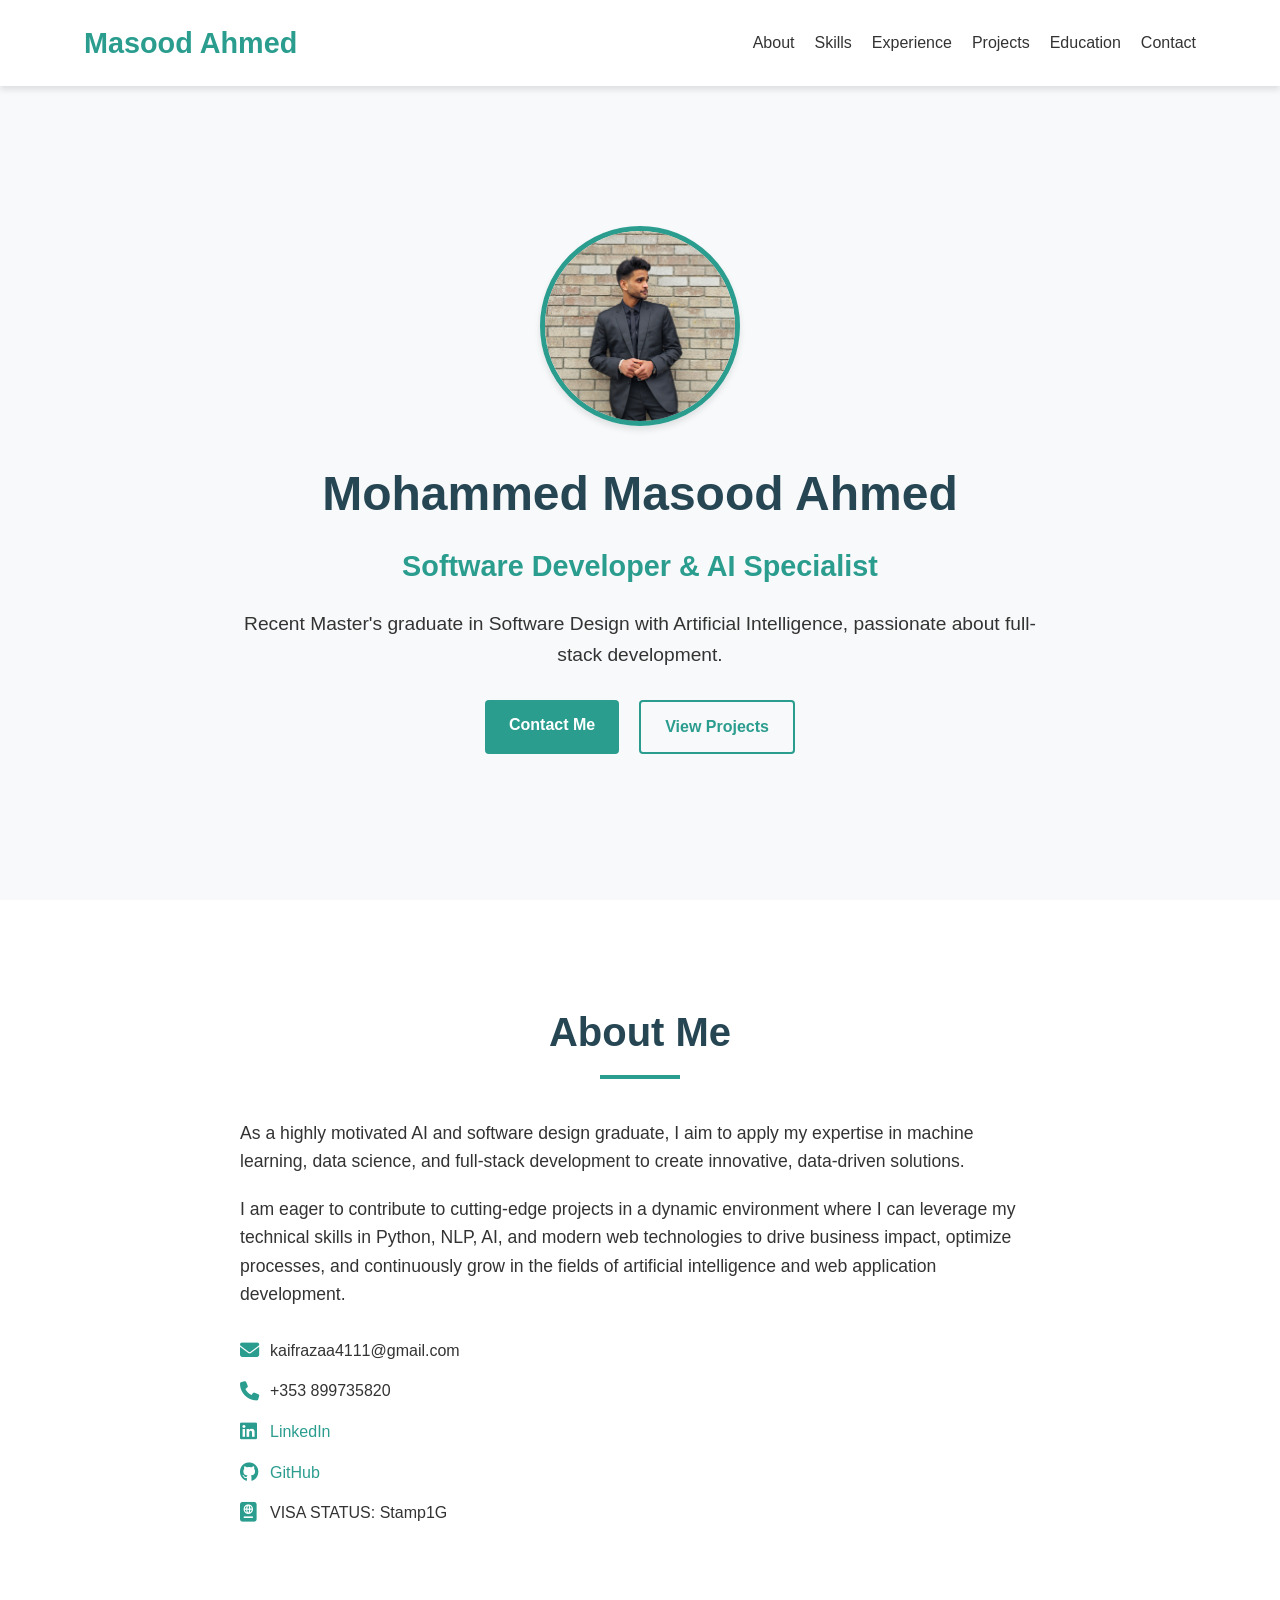
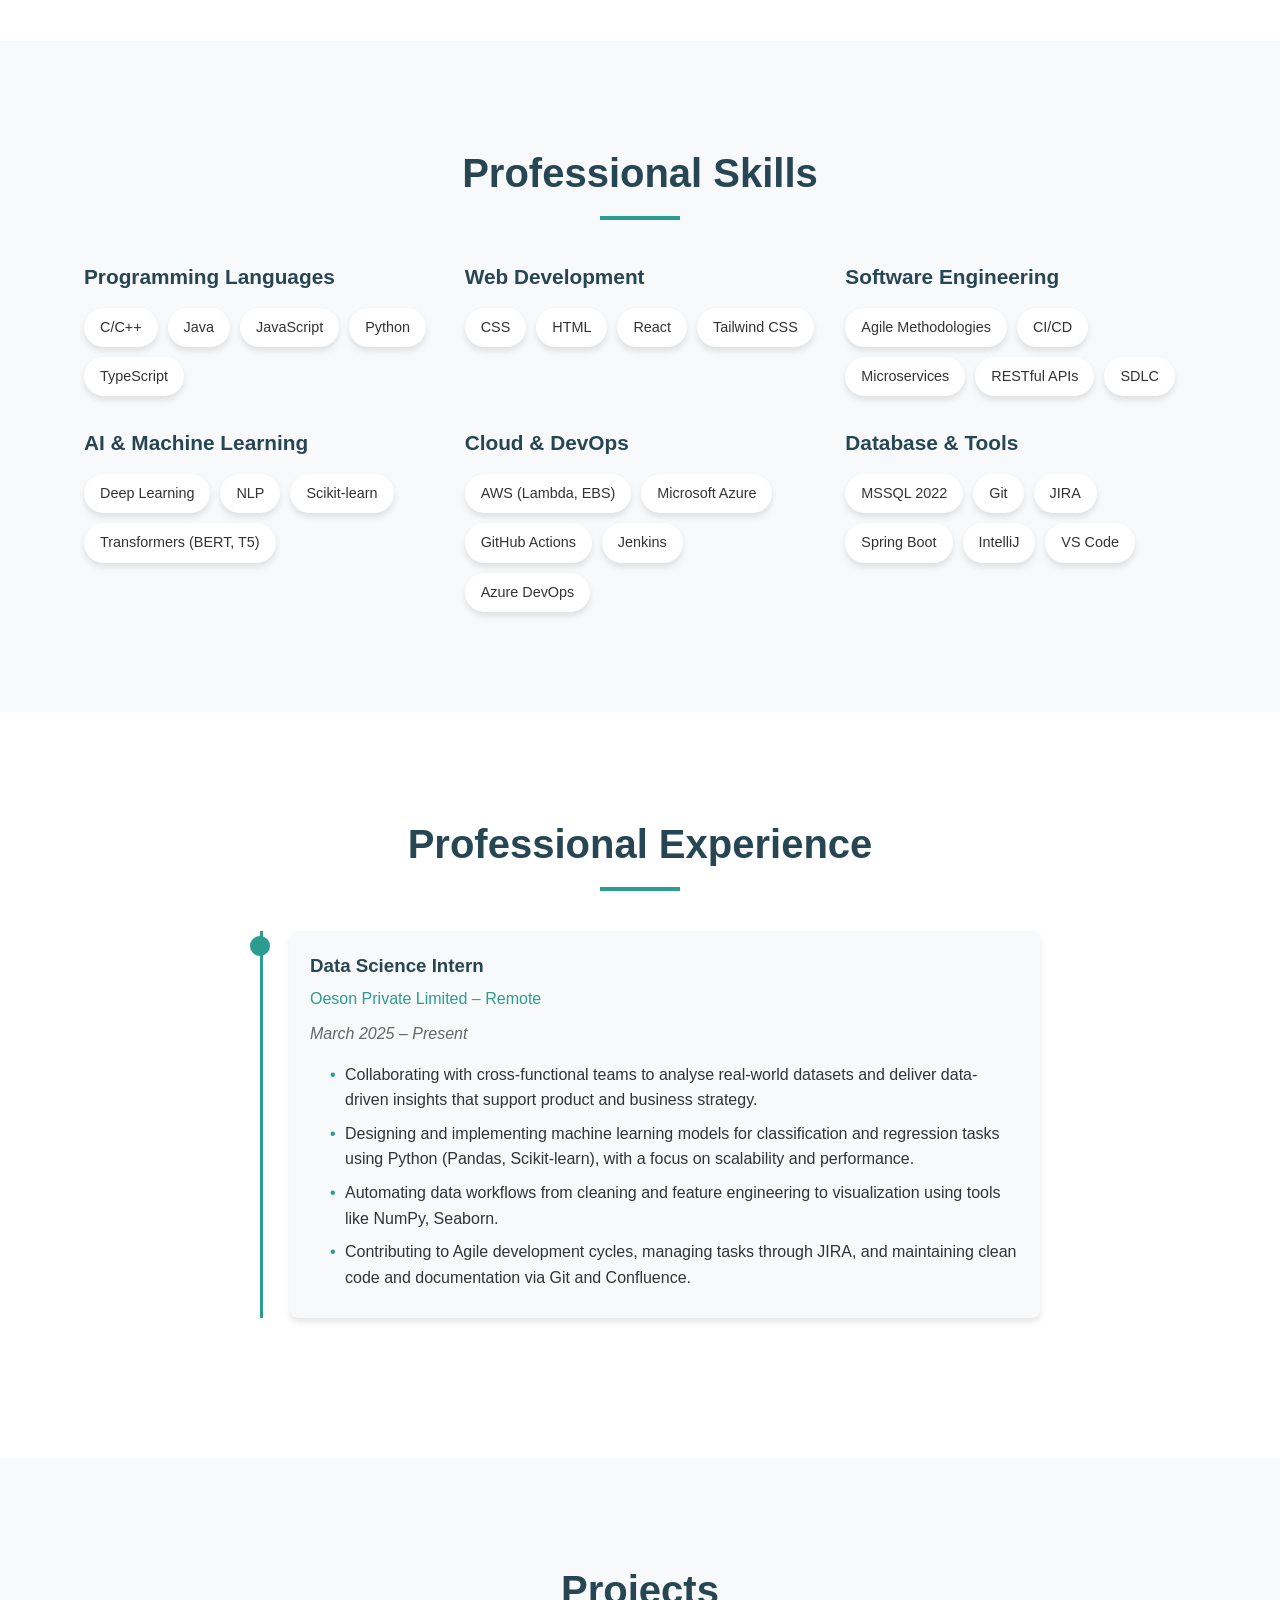
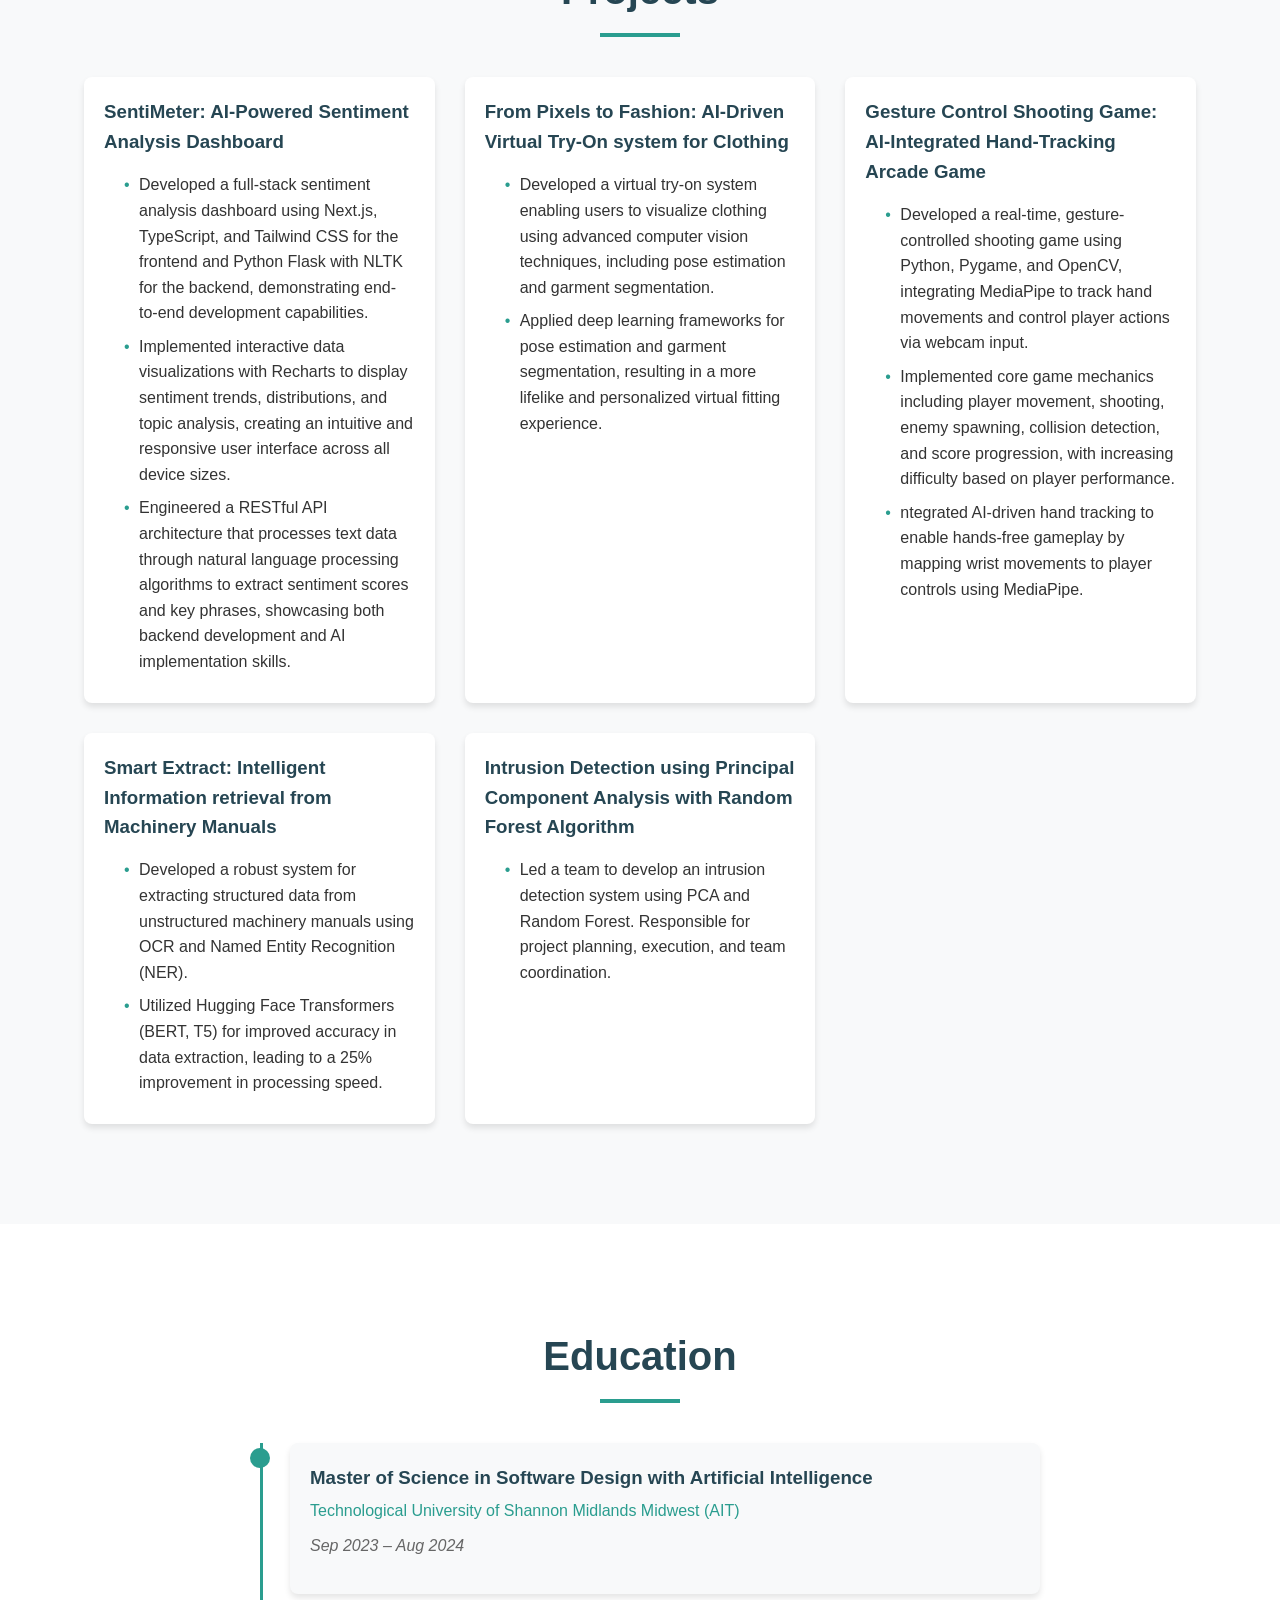
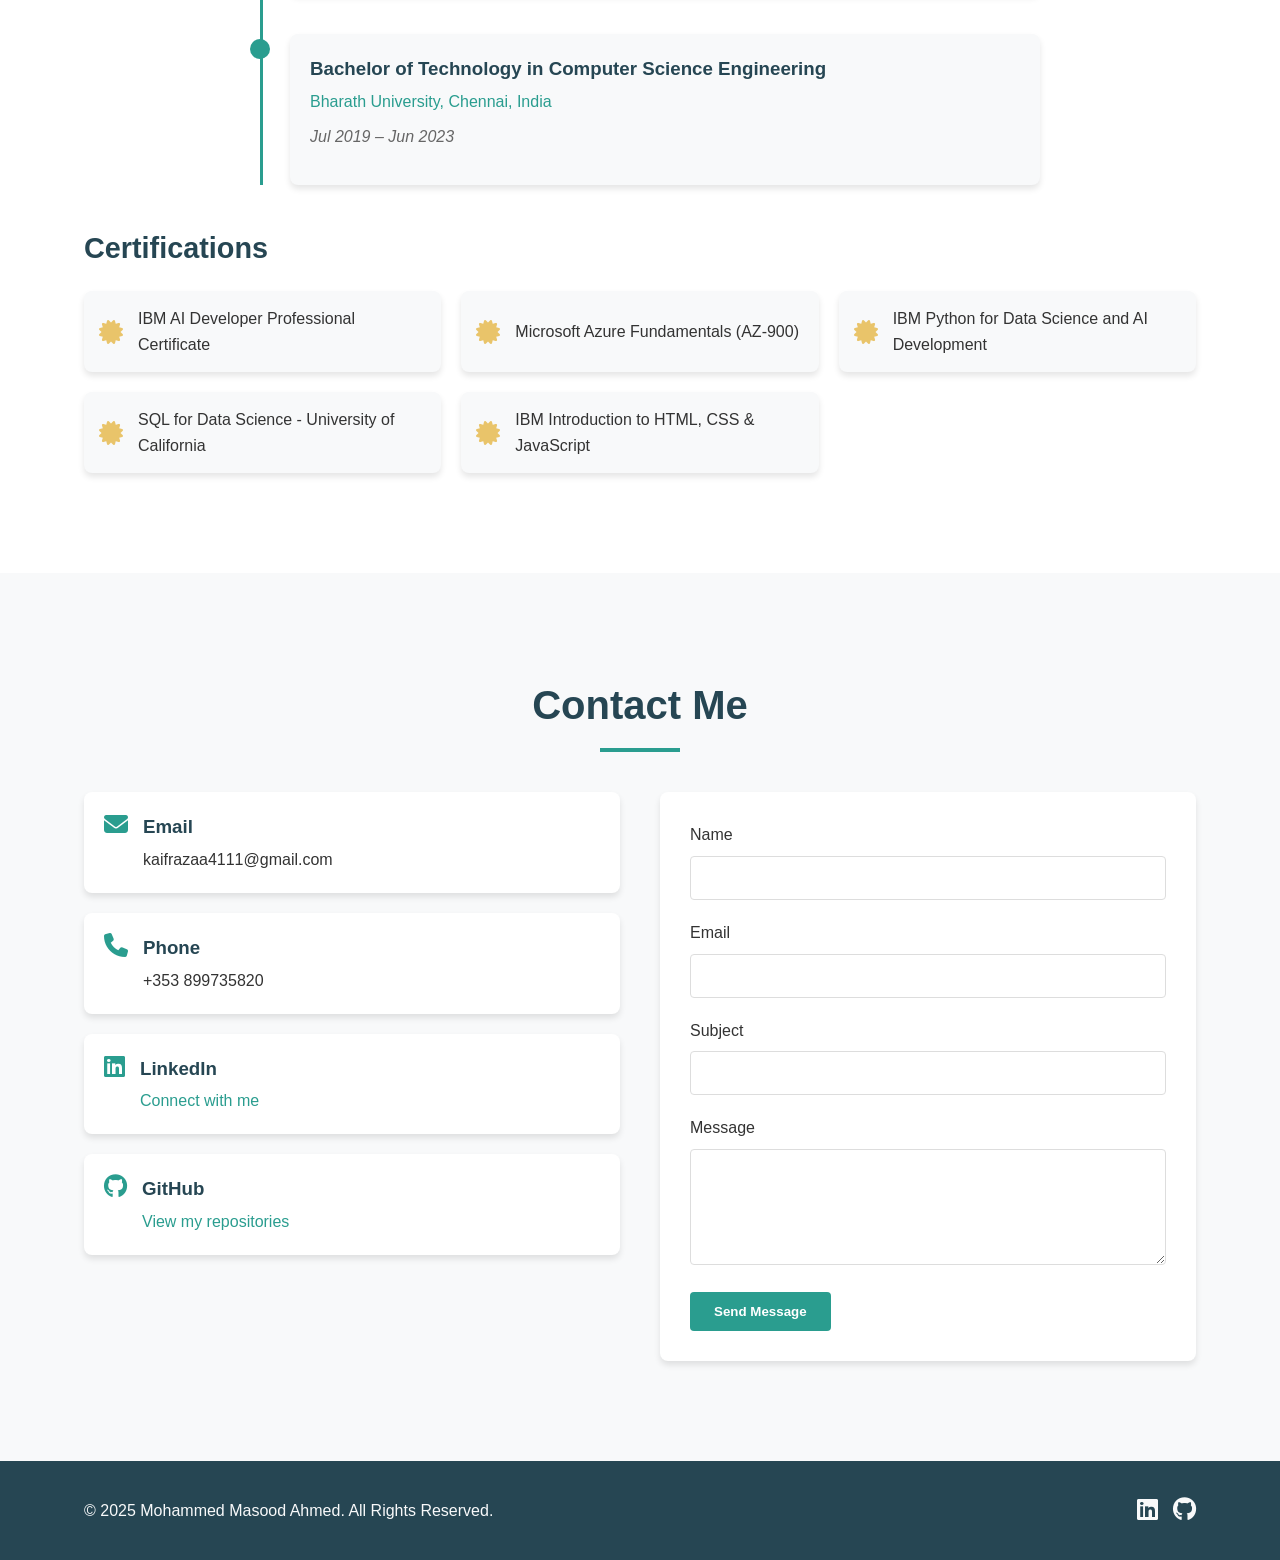
==== index.html @ d82fce43 "Initial commit" ====
<!DOCTYPE html>
<html lang="en">
<head>
    <meta charset="UTF-8">
    <meta name="viewport" content="width=device-width, initial-scale=1.0">
    <title>Mohammed Masood Ahmed - Portfolio</title>
    <link rel="stylesheet" href="css/style.css">
    <link rel="stylesheet" href="https://cdnjs.cloudflare.com/ajax/libs/font-awesome/6.4.0/css/all.min.css">
</head>
<body>
    <header>
        <div class="container">
            <nav>
                <div class="logo">
                    <h1>Masood Ahmed</h1>
                </div>
                <ul class="nav-links">
                    <li><a href="#about">About</a></li>
                    <li><a href="#skills">Skills</a></li>
                    <li><a href="#experience">Experience</a></li>
                    <li><a href="#projects">Projects</a></li>
                    <li><a href="#education">Education</a></li>
                    <li><a href="#contact">Contact</a></li>
                </ul>
                <div class="hamburger">
                    <span></span>
                    <span></span>
                    <span></span>
                </div>
            </nav>
        </div>
    </header>

    <section id="hero">
        <div class="container">
            <div class="hero-content">
                <div class="profile-image">
                    <img src="img/profile.jpg" alt="Mohammed Masood Ahmed">
                </div>
                <h1>Mohammed Masood Ahmed</h1>
                <h2>Software Developer & AI Specialist</h2>
                <p>Recent Master's graduate in Software Design with Artificial Intelligence, passionate about full-stack development.</p>
                <div class="hero-buttons">
                    <a href="#contact" class="btn primary-btn">Contact Me</a>
                    <a href="#projects" class="btn secondary-btn">View Projects</a>
                </div>
            </div>
        </div>
    </section>

    <section id="about">
        <div class="container">
            <h2 class="section-title">About Me</h2>
            <div class="about-content">
    <div class="about-text">
        <p>As a highly motivated AI and software design graduate, I aim to apply my expertise in machine learning, data science, and full-stack development to create innovative, data-driven solutions.</p>
        <p>I am eager to contribute to cutting-edge projects in a dynamic environment where I can leverage my technical skills in Python, NLP, AI, and modern web technologies to drive business impact, optimize processes, and continuously grow in the fields of artificial intelligence and web application development.</p>
        <div class="about-details">
            <div class="detail">
                <i class="fas fa-envelope"></i>
                <span>kaifrazaa4111@gmail.com</span>
            </div>
            <div class="detail">
                <i class="fas fa-phone"></i>
                <span>+353 899735820</span>
            </div>
            <div class="detail">
                <i class="fab fa-linkedin"></i>
                <a href="https://www.linkedin.com/in/masood-ahmed-mohammed-razaa" target="_blank">LinkedIn</a>
            </div>
            <div class="detail">
                <i class="fab fa-github"></i>
                <a href="https://github.com/Masood1906" target="_blank">GitHub</a>
            </div>
            <div class="detail">
                <i class="fas fa-passport"></i>
                <span>VISA STATUS: Stamp1G</span>
            </div>
        </div>
    </div>
</div>
        </div>
    </section>

    <section id="skills">
        <div class="container">
            <h2 class="section-title">Professional Skills</h2>
            <div class="skills-container">
                <div class="skill-category">
                    <h3>Programming Languages</h3>
                    <div class="skills-list">
                        <span class="skill-tag">C/C++</span>
                        <span class="skill-tag">Java</span>
                        <span class="skill-tag">JavaScript</span>
                        <span class="skill-tag">Python</span>
                        <span class="skill-tag">TypeScript</span>
                    </div>
                </div>
                <div class="skill-category">
                    <h3>Web Development</h3>
                    <div class="skills-list">
                        <span class="skill-tag">CSS</span>
                        <span class="skill-tag">HTML</span>
                        <span class="skill-tag">React</span>
                        <span class="skill-tag">Tailwind CSS</span>
                    </div>
                </div>
                <div class="skill-category">
                    <h3>Software Engineering</h3>
                    <div class="skills-list">
                        <span class="skill-tag">Agile Methodologies</span>
                        <span class="skill-tag">CI/CD</span>
                        <span class="skill-tag">Microservices</span>
                        <span class="skill-tag">RESTful APIs</span>
                        <span class="skill-tag">SDLC</span>
                    </div>
                </div>
                <div class="skill-category">
                    <h3>AI & Machine Learning</h3>
                    <div class="skills-list">
                        <span class="skill-tag">Deep Learning</span>
                        <span class="skill-tag">NLP</span>
                        <span class="skill-tag">Scikit-learn</span>
                        <span class="skill-tag">Transformers (BERT, T5)</span>
                    </div>
                </div>
                <div class="skill-category">
                    <h3>Cloud & DevOps</h3>
                    <div class="skills-list">
                        <span class="skill-tag">AWS (Lambda, EBS)</span>
                        <span class="skill-tag">Microsoft Azure</span>
                        <span class="skill-tag">GitHub Actions</span>
                        <span class="skill-tag">Jenkins</span>
                        <span class="skill-tag">Azure DevOps</span>
                    </div>
                </div>
                <div class="skill-category">
                    <h3>Database & Tools</h3>
                    <div class="skills-list">
                        <span class="skill-tag">MSSQL 2022</span>
                        <span class="skill-tag">Git</span>
                        <span class="skill-tag">JIRA</span>
                        <span class="skill-tag">Spring Boot</span>
                        <span class="skill-tag">IntelliJ</span>
                        <span class="skill-tag">VS Code</span>
                    </div>
                </div>
            </div>
        </div>
    </section>

    <section id="experience">
        <div class="container">
            <h2 class="section-title">Professional Experience</h2>
            <div class="timeline">
                <div class="timeline-item">
                    <div class="timeline-dot"></div>
                    <div class="timeline-content">
                        <h3>Data Science Intern</h3>
                        <h4>Oeson Private Limited – Remote</h4>
                        <p class="timeline-date">March 2025 – Present</p>
                        <ul>
                            <li>Collaborating with cross-functional teams to analyse real-world datasets and deliver data-driven insights that support product and business strategy.</li>
                            <li>Designing and implementing machine learning models for classification and regression tasks using Python (Pandas, Scikit-learn), with a focus on scalability and performance.</li>
                            <li>Automating data workflows from cleaning and feature engineering to visualization using tools like NumPy, Seaborn.</li>
                            <li>Contributing to Agile development cycles, managing tasks through JIRA, and maintaining clean code and documentation via Git and Confluence.</li>
                        </ul>
                    </div>
                </div>
            </div>
        </div>
    </section>

    <section id="projects">
        <div class="container">
            <h2 class="section-title">Projects</h2>
            <div class="projects-grid">
                <div class="project-card">
                    <div class="project-content">
                        <h3>SentiMeter: AI-Powered Sentiment Analysis Dashboard</h3>
                        <ul>
                            <li>Developed a full-stack sentiment analysis dashboard using Next.js, TypeScript, and Tailwind CSS for the frontend and Python Flask with NLTK for the backend, demonstrating end-to-end development capabilities.</li>
                            <li>Implemented interactive data visualizations with Recharts to display sentiment trends, distributions, and topic analysis, creating an intuitive and responsive user interface across all device sizes.</li>
                            <li>Engineered a RESTful API architecture that processes text data through natural language processing algorithms to extract sentiment scores and key phrases, showcasing both backend development and AI implementation skills.</li>
                        </ul>
                    </div>
                </div>
                <div class="project-card">
                    <div class="project-content">
                        <h3>From Pixels to Fashion: AI-Driven Virtual Try-On system for Clothing</h3>
                        <ul>
                            <li>Developed a virtual try-on system enabling users to visualize clothing using advanced computer vision techniques, including pose estimation and garment segmentation.</li>
                            <li>Applied deep learning frameworks for pose estimation and garment segmentation, resulting in a more lifelike and personalized virtual fitting experience.</li>
                        </ul>
                    </div>
                </div>
                <div class="project-card">
                    <div class="project-content">
                        <h3>Gesture Control Shooting Game: AI-Integrated Hand-Tracking Arcade Game</h3>
                        <ul>
                            <li>Developed a real-time, gesture-controlled shooting game using Python, Pygame, and OpenCV, integrating MediaPipe to track hand movements and control player actions via webcam input.</li>
                            <li>Implemented core game mechanics including player movement, shooting, enemy spawning, collision detection, and score progression, with increasing difficulty based on player performance.

</li>
                            <li>ntegrated AI-driven hand tracking to enable hands-free gameplay by mapping wrist movements to player controls using MediaPipe.
                    </div>
                </div>
                <div class="project-card">
                    <div class="project-content">
                        <h3>Smart Extract: Intelligent Information retrieval from Machinery Manuals</h3>
                        <ul>
                            <li>Developed a robust system for extracting structured data from unstructured machinery manuals using OCR and Named Entity Recognition (NER).</li>
                            <li>Utilized Hugging Face Transformers (BERT, T5) for improved accuracy in data extraction, leading to a 25% improvement in processing speed.</li>
                        </ul>
                    </div>
                </div>
                <div class="project-card">
                    <div class="project-content">
                        <h3>Intrusion Detection using Principal Component Analysis with Random Forest Algorithm</h3>
                        <ul>
                            <li>Led a team to develop an intrusion detection system using PCA and Random Forest. Responsible for project planning, execution, and team coordination.</li>
                        </ul>
                    </div>
                </div>
            </div>
        </div>
    </section>

    <section id="education">
        <div class="container">
            <h2 class="section-title">Education</h2>
            <div class="timeline">
                <div class="timeline-item">
                    <div class="timeline-dot"></div>
                    <div class="timeline-content">
                        <h3>Master of Science in Software Design with Artificial Intelligence</h3>
                        <h4>Technological University of Shannon Midlands Midwest (AIT)</h4>
                        <p class="timeline-date">Sep 2023 – Aug 2024</p>
                    </div>
                </div>
                <div class="timeline-item">
                    <div class="timeline-dot"></div>
                    <div class="timeline-content">
                        <h3>Bachelor of Technology in Computer Science Engineering</h3>
                        <h4>Bharath University, Chennai, India</h4>
                        <p class="timeline-date">Jul 2019 – Jun 2023</p>
                    </div>
                </div>
            </div>
            
            <h3 class="subsection-title">Certifications</h3>
            <div class="certifications">
                <div class="certification">
                    <i class="fas fa-certificate"></i>
                    <span>IBM AI Developer Professional Certificate</span>
                </div>
                <div class="certification">
                    <i class="fas fa-certificate"></i>
                    <span>Microsoft Azure Fundamentals (AZ-900)</span>
                </div>
                <div class="certification">
                    <i class="fas fa-certificate"></i>
                    <span>IBM Python for Data Science and AI Development</span>
                </div>
                <div class="certification">
                    <i class="fas fa-certificate"></i>
                    <span>SQL for Data Science - University of California</span>
                </div>
                <div class="certification">
                    <i class="fas fa-certificate"></i>
                    <span>IBM Introduction to HTML, CSS & JavaScript</span>
                </div>
            </div>
        </div>
    </section>

    <section id="contact">
        <div class="container">
            <h2 class="section-title">Contact Me</h2>
            <div class="contact-container">
                <div class="contact-info">
                    <div class="contact-item">
                        <i class="fas fa-envelope"></i>
                        <div>
                            <h3>Email</h3>
                            <p>kaifrazaa4111@gmail.com</p>
                        </div>
                    </div>
                    <div class="contact-item">
                        <i class="fas fa-phone"></i>
                        <div>
                            <h3>Phone</h3>
                            <p>+353 899735820</p>
                        </div>
                    </div>
                    <div class="contact-item">
                        <i class="fab fa-linkedin"></i>
                        <div>
                            <h3>LinkedIn</h3>
                            <p><a href="https://www.linkedin.com/in/masood-ahmed-mohammed-razaa" target="_blank">Connect with me</a></p>
                        </div>
                    </div>
                    <div class="contact-item">
                        <i class="fab fa-github"></i>
                        <div>
                            <h3>GitHub</h3>
                            <p><a href="https://github.com/Masood1906" target="_blank">View my repositories</a></p>
                        </div>
                    </div>
                </div>
                <div class="contact-form">
                    <form id="contactForm">
                        <div class="form-group">
                            <label for="name">Name</label>
                            <input type="text" id="name" name="name" required>
                        </div>
                        <div class="form-group">
                            <label for="email">Email</label>
                            <input type="email" id="email" name="email" required>
                        </div>
                        <div class="form-group">
                            <label for="subject">Subject</label>
                            <input type="text" id="subject" name="subject" required>
                        </div>
                        <div class="form-group">
                            <label for="message">Message</label>
                            <textarea id="message" name="message" rows="5" required></textarea>
                        </div>
                        <button type="submit" class="btn primary-btn">Send Message</button>
                    </form>
                </div>
            </div>
        </div>
    </section>

    <footer>
        <div class="container">
            <div class="footer-content">
                <p>&copy; 2025 Mohammed Masood Ahmed. All Rights Reserved.</p>
                <div class="social-links">
                    <a href="https://www.linkedin.com/in/masood-ahmed-mohammed-razaa" target="_blank"><i class="fab fa-linkedin"></i></a>
                    <a href="https://github.com/Masood1906" target="_blank"><i class="fab fa-github"></i></a>
                </div>
            </div>
        </div>
    </footer>

    <script src="js/script.js"></script>
</body>
</html>
---- css/style.css ----
/* Base Styles */
:root {
  --primary-color: #2a9d8f;
  --secondary-color: #264653;
  --accent-color: #e9c46a;
  --text-color: #333;
  --light-text: #f8f9fa;
  --light-bg: #f8f9fa;
  --dark-bg: #264653;
  --border-color: #ddd;
  --shadow: 0 4px 6px rgba(0, 0, 0, 0.1);
  --transition: all 0.3s ease;
}

* {
  margin: 0;
  padding: 0;
  box-sizing: border-box;
}

html {
  scroll-behavior: smooth;
}

body {
  font-family: "Segoe UI", Tahoma, Geneva, Verdana, sans-serif;
  line-height: 1.6;
  color: var(--text-color);
  background-color: var(--light-bg);
}

a {
  text-decoration: none;
  color: var(--primary-color);
  transition: var(--transition);
}

a:hover {
  color: var(--secondary-color);
}

ul {
  list-style: none;
}

img {
  max-width: 100%;
  height: auto;
}

.container {
  width: 90%;
  max-width: 1200px;
  margin: 0 auto;
  padding: 0 20px;
}

.section-title {
  text-align: center;
  margin-bottom: 40px;
  font-size: 2.5rem;
  color: var(--secondary-color);
  position: relative;
  padding-bottom: 15px;
}

.section-title::after {
  content: "";
  position: absolute;
  bottom: 0;
  left: 50%;
  transform: translateX(-50%);
  width: 80px;
  height: 4px;
  background-color: var(--primary-color);
}

.subsection-title {
  margin: 40px 0 20px;
  font-size: 1.8rem;
  color: var(--secondary-color);
}

.btn {
  display: inline-block;
  padding: 12px 24px;
  border-radius: 4px;
  font-weight: 600;
  text-align: center;
  cursor: pointer;
  transition: var(--transition);
  border: none;
}

.primary-btn {
  background-color: var(--primary-color);
  color: white;
}

.primary-btn:hover {
  background-color: #238b7e;
  color: white;
}

.secondary-btn {
  background-color: transparent;
  color: var(--primary-color);
  border: 2px solid var(--primary-color);
}

.secondary-btn:hover {
  background-color: var(--primary-color);
  color: white;
}

/* Header */
header {
  background-color: white;
  box-shadow: var(--shadow);
  position: fixed;
  top: 0;
  left: 0;
  width: 100%;
  z-index: 1000;
}

nav {
  display: flex;
  justify-content: space-between;
  align-items: center;
  padding: 20px 0;
}

.logo h1 {
  font-size: 1.8rem;
  color: var(--primary-color);
  margin: 0;
}

.nav-links {
  display: flex;
  gap: 20px;
}

.nav-links a {
  color: var(--text-color);
  font-weight: 500;
}

.nav-links a:hover {
  color: var(--primary-color);
}

.hamburger {
  display: none;
  flex-direction: column;
  cursor: pointer;
}

.hamburger span {
  width: 25px;
  height: 3px;
  background-color: var(--text-color);
  margin: 3px 0;
  transition: var(--transition);
}

/* Hero Section */
#hero {
  height: 100vh;
  display: flex;
  align-items: center;
  background-color: var(--light-bg);
  padding-top: 80px;
}

.hero-content {
  max-width: 800px;
  margin: 0 auto;
  text-align: center;
}

.hero-content h1 {
  font-size: 3rem;
  margin-bottom: 10px;
  color: var(--secondary-color);
}

.hero-content h2 {
  font-size: 1.8rem;
  margin-bottom: 20px;
  color: var(--primary-color);
}

.hero-content p {
  font-size: 1.2rem;
  margin-bottom: 30px;
  color: var(--text-color);
}

.hero-buttons {
  display: flex;
  justify-content: center;
  gap: 20px;
}

/* About Section */
#about {
  padding: 100px 0;
  background-color: white;
}

.about-content {
  max-width: 800px;
  margin: 0 auto;
}

.about-text {
  flex: 1;
}

.about-text p {
  margin-bottom: 20px;
  font-size: 1.1rem;
}

.profile-image {
  width: 200px;
  height: 200px;
  border-radius: 50%;
  overflow: hidden;
  border: 5px solid var(--primary-color);
  box-shadow: var(--shadow);
  margin: 0 auto 30px;
}

.profile-image img {
  width: 100%;
  height: 100%;
  object-fit: cover;
}

.about-details {
  margin-top: 30px;
}

.detail {
  display: flex;
  align-items: center;
  margin-bottom: 15px;
}

.detail i {
  width: 30px;
  color: var(--primary-color);
  font-size: 1.2rem;
}

/* Skills Section */
#skills {
  padding: 100px 0;
  background-color: var(--light-bg);
}

.skills-container {
  display: grid;
  grid-template-columns: repeat(auto-fill, minmax(300px, 1fr));
  gap: 30px;
}

.skill-category h3 {
  margin-bottom: 15px;
  color: var(--secondary-color);
  font-size: 1.3rem;
}

.skills-list {
  display: flex;
  flex-wrap: wrap;
  gap: 10px;
}

.skill-tag {
  background-color: white;
  color: var(--text-color);
  padding: 8px 16px;
  border-radius: 20px;
  font-size: 0.9rem;
  box-shadow: var(--shadow);
  transition: var(--transition);
}

.skill-tag:hover {
  background-color: var(--primary-color);
  color: white;
  transform: translateY(-3px);
}

/* Experience Section */
#experience {
  padding: 100px 0;
  background-color: white;
}

.timeline {
  position: relative;
  max-width: 800px;
  margin: 0 auto;
}

.timeline::before {
  content: "";
  position: absolute;
  top: 0;
  bottom: 0;
  left: 20px;
  width: 3px;
  background-color: var(--primary-color);
}

.timeline-item {
  position: relative;
  margin-bottom: 40px;
  padding-left: 50px;
}

.timeline-dot {
  position: absolute;
  left: 10px;
  top: 5px;
  width: 20px;
  height: 20px;
  border-radius: 50%;
  background-color: var(--primary-color);
  z-index: 1;
}

.timeline-content {
  background-color: var(--light-bg);
  padding: 20px;
  border-radius: 8px;
  box-shadow: var(--shadow);
}

.timeline-content h3 {
  margin-bottom: 5px;
  color: var(--secondary-color);
}

.timeline-content h4 {
  margin-bottom: 10px;
  color: var(--primary-color);
  font-weight: 500;
}

.timeline-date {
  font-style: italic;
  margin-bottom: 15px;
  color: #666;
}

.timeline-content ul {
  padding-left: 20px;
}

.timeline-content li {
  margin-bottom: 8px;
  position: relative;
  padding-left: 15px;
}

.timeline-content li::before {
  content: "•";
  position: absolute;
  left: 0;
  color: var(--primary-color);
}

/* Projects Section */
#projects {
  padding: 100px 0;
  background-color: var(--light-bg);
}

.projects-grid {
  display: grid;
  grid-template-columns: repeat(auto-fill, minmax(350px, 1fr));
  gap: 30px;
}

.project-card {
  background-color: white;
  border-radius: 8px;
  overflow: hidden;
  box-shadow: var(--shadow);
  transition: var(--transition);
}

.project-card:hover {
  transform: translateY(-5px);
  box-shadow: 0 10px 20px rgba(0, 0, 0, 0.1);
}

.project-content {
  padding: 20px;
}

.project-content h3 {
  margin-bottom: 15px;
  color: var(--secondary-color);
}

.project-content ul {
  padding-left: 20px;
}

.project-content li {
  margin-bottom: 8px;
  position: relative;
  padding-left: 15px;
}

.project-content li::before {
  content: "•";
  position: absolute;
  left: 0;
  color: var(--primary-color);
}

/* Education Section */
#education {
  padding: 100px 0;
  background-color: white;
}

.certifications {
  display: grid;
  grid-template-columns: repeat(auto-fill, minmax(300px, 1fr));
  gap: 20px;
}

.certification {
  display: flex;
  align-items: center;
  gap: 15px;
  background-color: var(--light-bg);
  padding: 15px;
  border-radius: 8px;
  box-shadow: var(--shadow);
}

.certification i {
  color: var(--accent-color);
  font-size: 1.5rem;
}

/* Contact Section */
#contact {
  padding: 100px 0;
  background-color: var(--light-bg);
}

.contact-container {
  display: grid;
  grid-template-columns: 1fr 1fr;
  gap: 40px;
}

.contact-info {
  display: flex;
  flex-direction: column;
  gap: 20px;
}

.contact-item {
  display: flex;
  align-items: flex-start;
  gap: 15px;
  background-color: white;
  padding: 20px;
  border-radius: 8px;
  box-shadow: var(--shadow);
}

.contact-item i {
  color: var(--primary-color);
  font-size: 1.5rem;
}

.contact-item h3 {
  margin-bottom: 5px;
  color: var(--secondary-color);
}

.contact-form {
  background-color: white;
  padding: 30px;
  border-radius: 8px;
  box-shadow: var(--shadow);
}

.form-group {
  margin-bottom: 20px;
}

.form-group label {
  display: block;
  margin-bottom: 8px;
  font-weight: 500;
}

.form-group input,
.form-group textarea {
  width: 100%;
  padding: 12px;
  border: 1px solid var(--border-color);
  border-radius: 4px;
  font-family: inherit;
  font-size: 1rem;
}

.form-group input:focus,
.form-group textarea:focus {
  outline: none;
  border-color: var(--primary-color);
}

/* Footer */
footer {
  background-color: var(--dark-bg);
  color: var(--light-text);
  padding: 30px 0;
}

.footer-content {
  display: flex;
  justify-content: space-between;
  align-items: center;
}

.social-links {
  display: flex;
  gap: 15px;
}

.social-links a {
  color: var(--light-text);
  font-size: 1.5rem;
  transition: var(--transition);
}

.social-links a:hover {
  color: var(--accent-color);
}

/* Responsive Styles */
@media (max-width: 992px) {
  .contact-container {
    grid-template-columns: 1fr;
  }
}

@media (max-width: 768px) {
  .nav-links {
    position: fixed;
    top: 70px;
    left: -100%;
    width: 100%;
    height: calc(100vh - 70px);
    background-color: white;
    flex-direction: column;
    align-items: center;
    justify-content: center;
    transition: var(--transition);
  }

  .nav-links.active {
    left: 0;
  }

  .hamburger {
    display: flex;
  }

  .about-content {
    max-width: 800px;
    margin: 0 auto;
  }

  .profile-image {
    margin-right: 0;
    margin-bottom: 30px;
  }

  .projects-grid {
    grid-template-columns: 1fr;
  }

  .skills-container {
    grid-template-columns: 1fr;
  }

  .hero-content h1 {
    font-size: 2.5rem;
  }

  .hero-content h2 {
    font-size: 1.5rem;
  }

  .section-title {
    font-size: 2rem;
  }
}

@media (max-width: 576px) {
  .hero-buttons {
    flex-direction: column;
    gap: 15px;
  }

  .certifications {
    grid-template-columns: 1fr;
  }

  .footer-content {
    flex-direction: column;
    gap: 20px;
    text-align: center;
  }
}
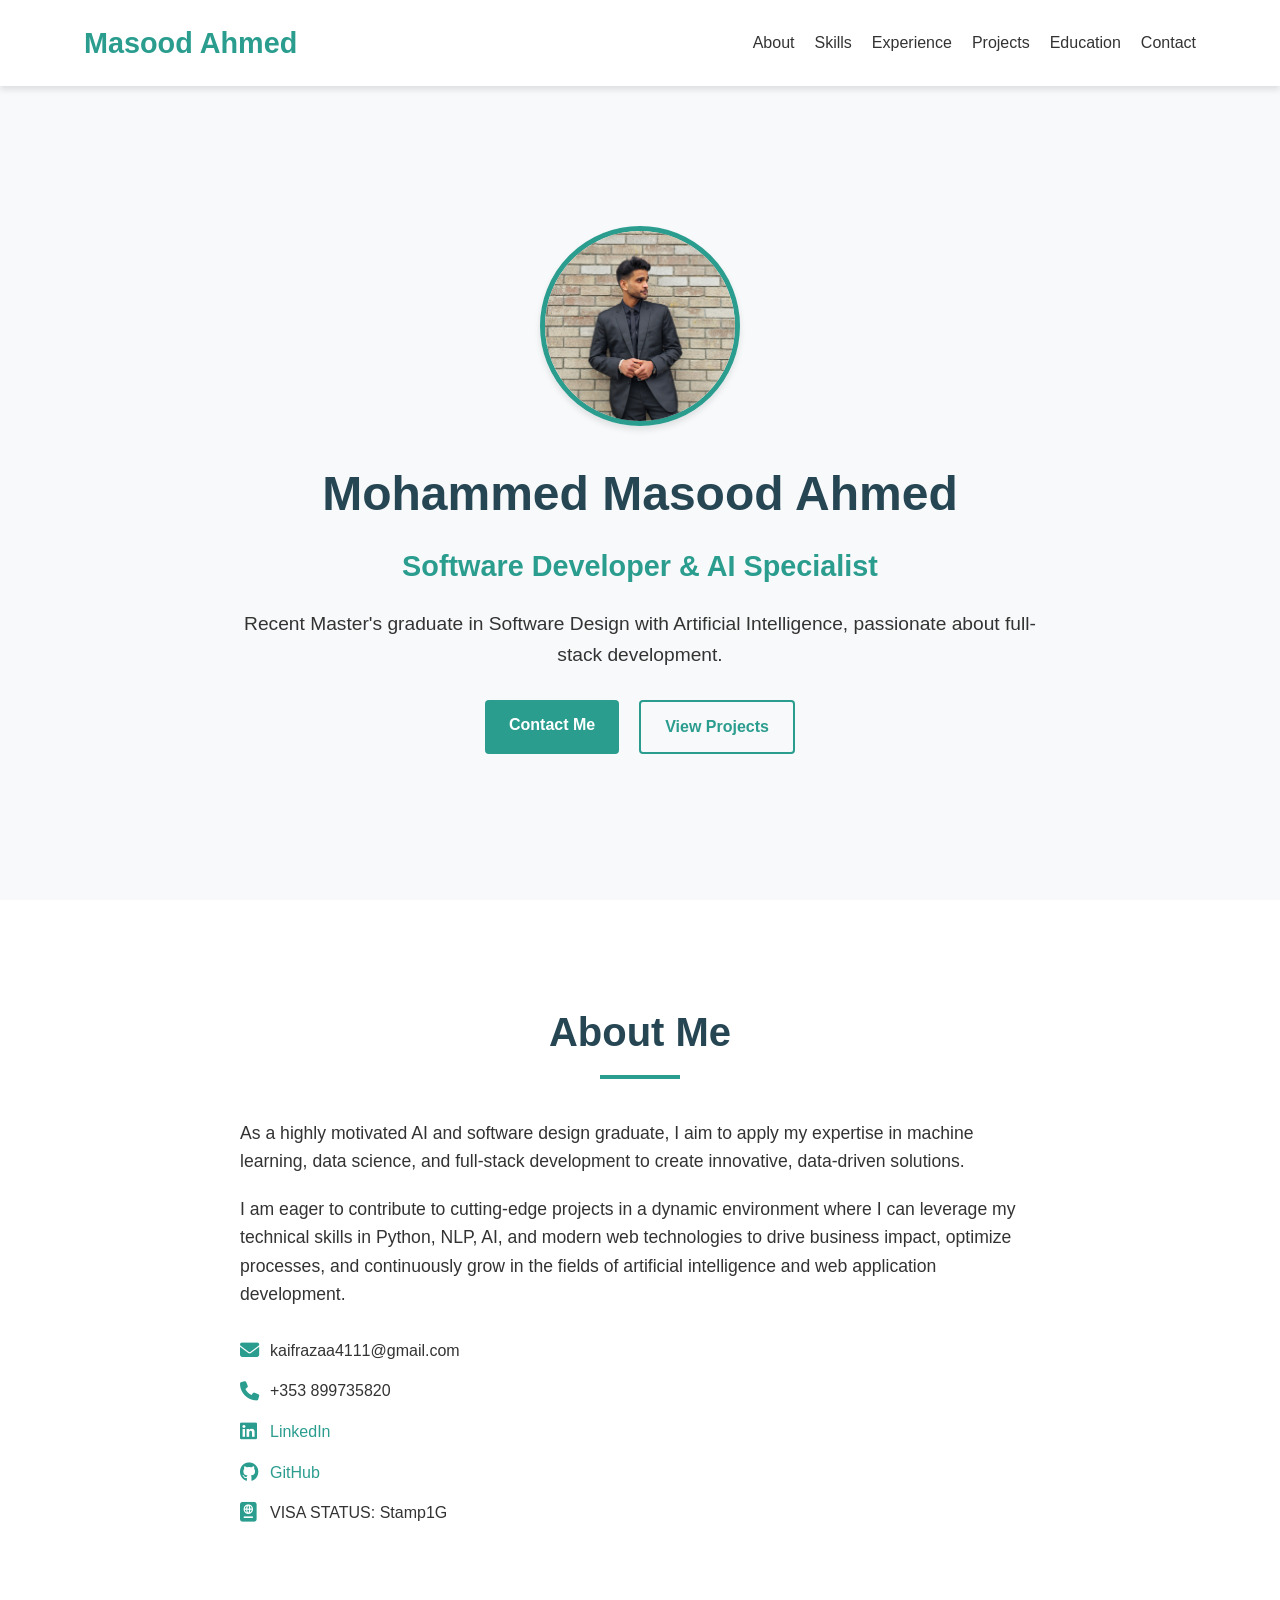
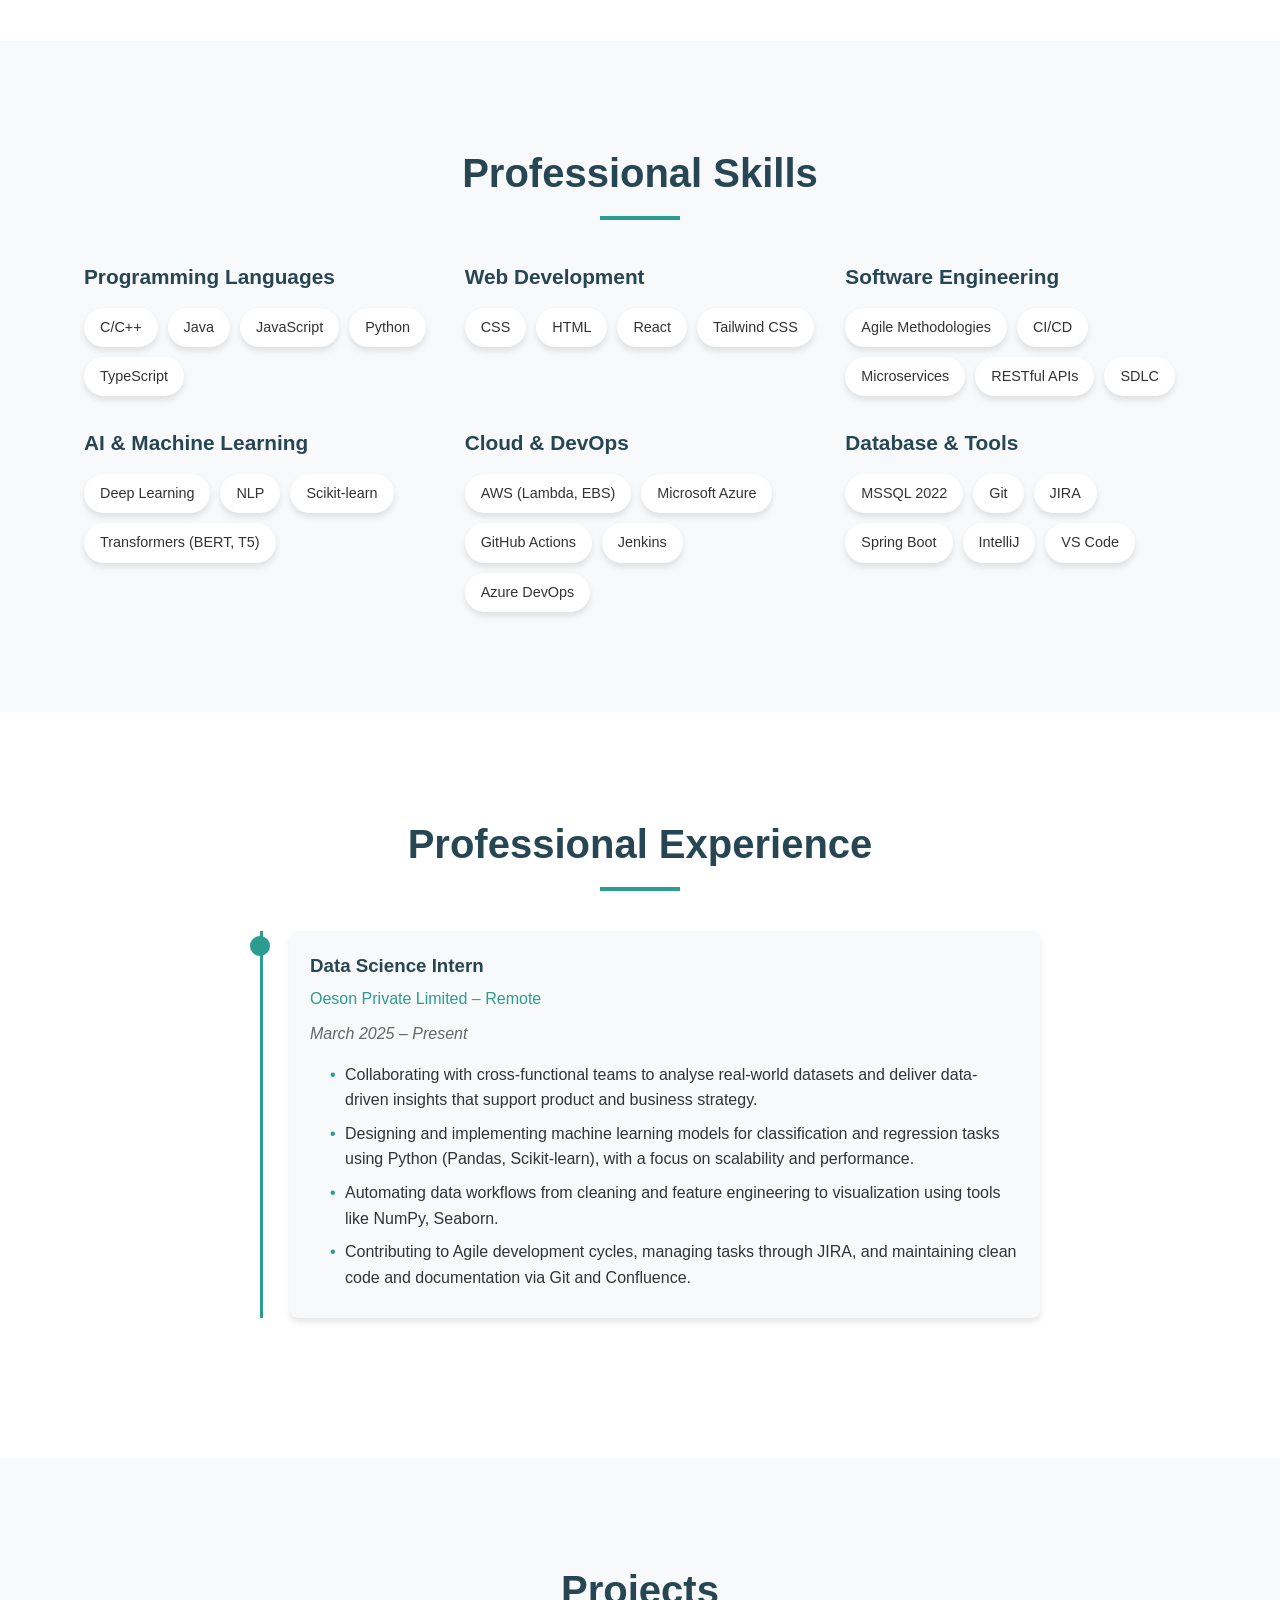
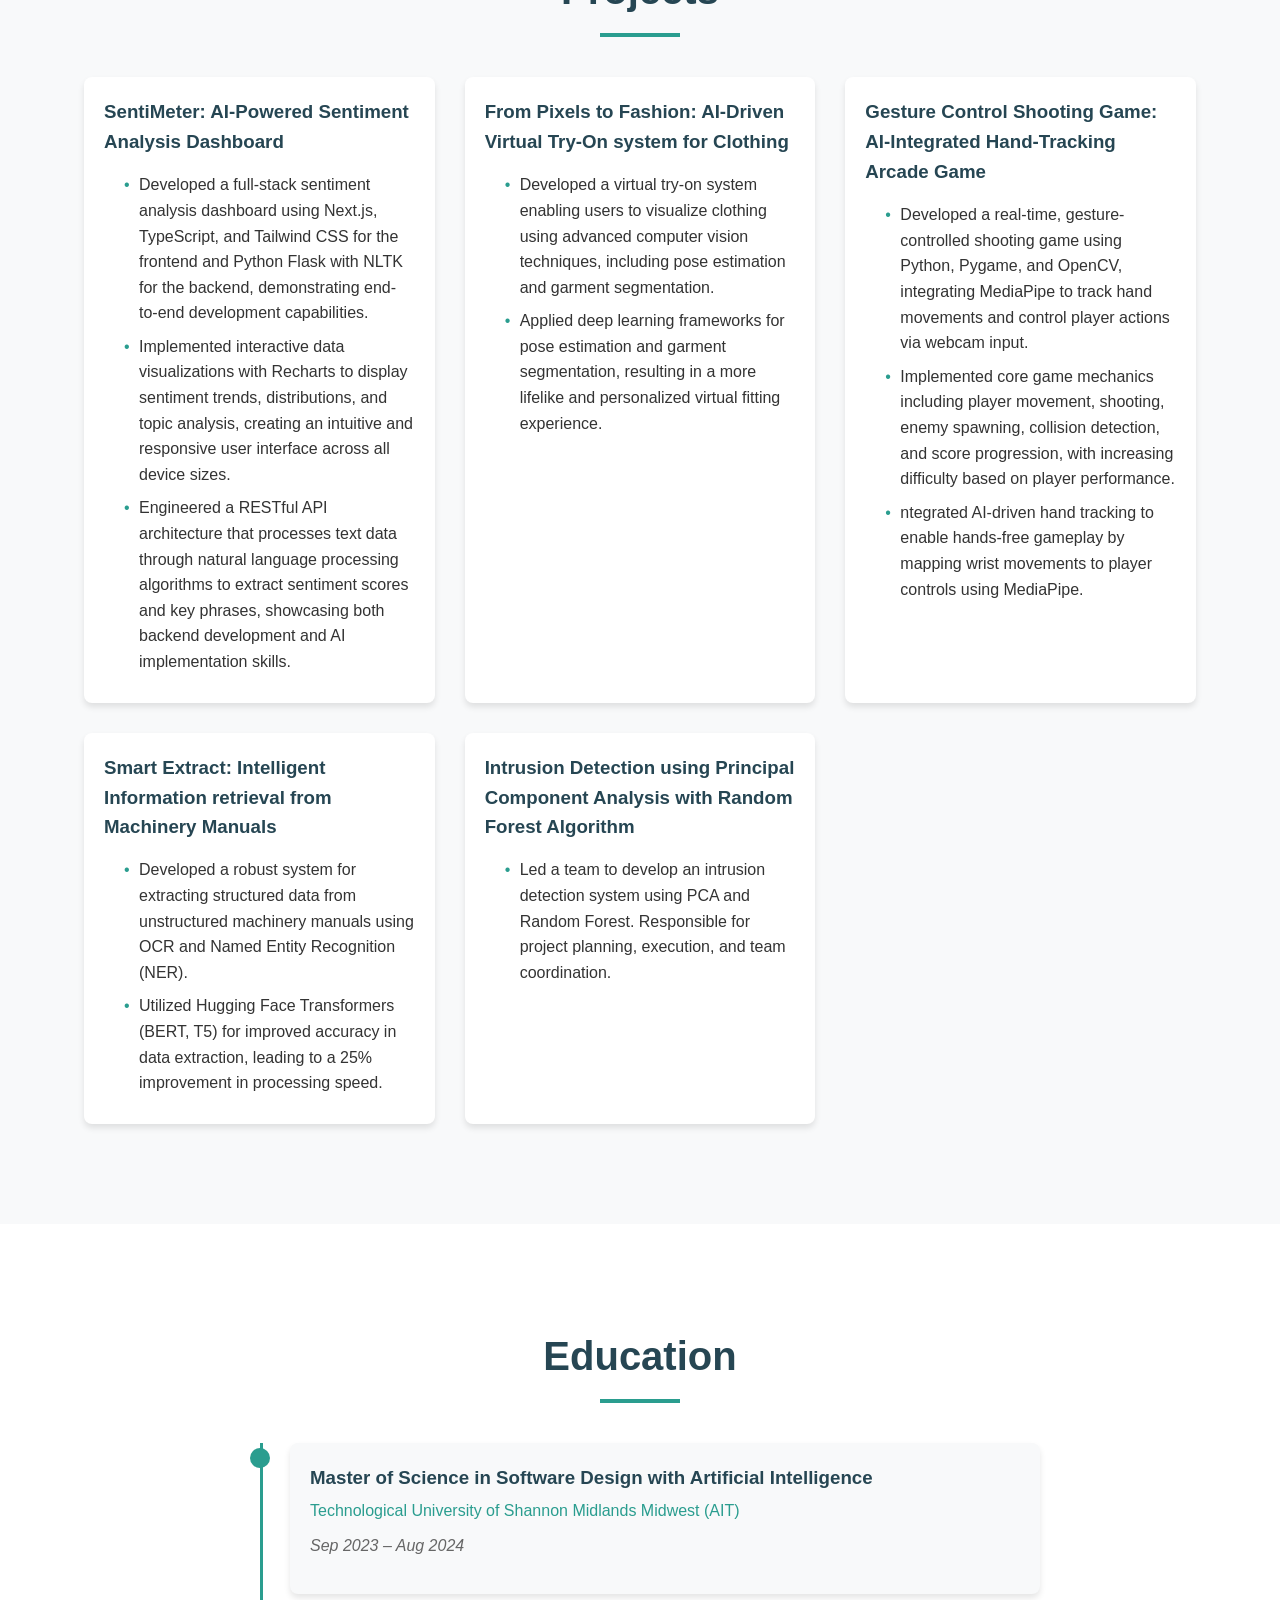
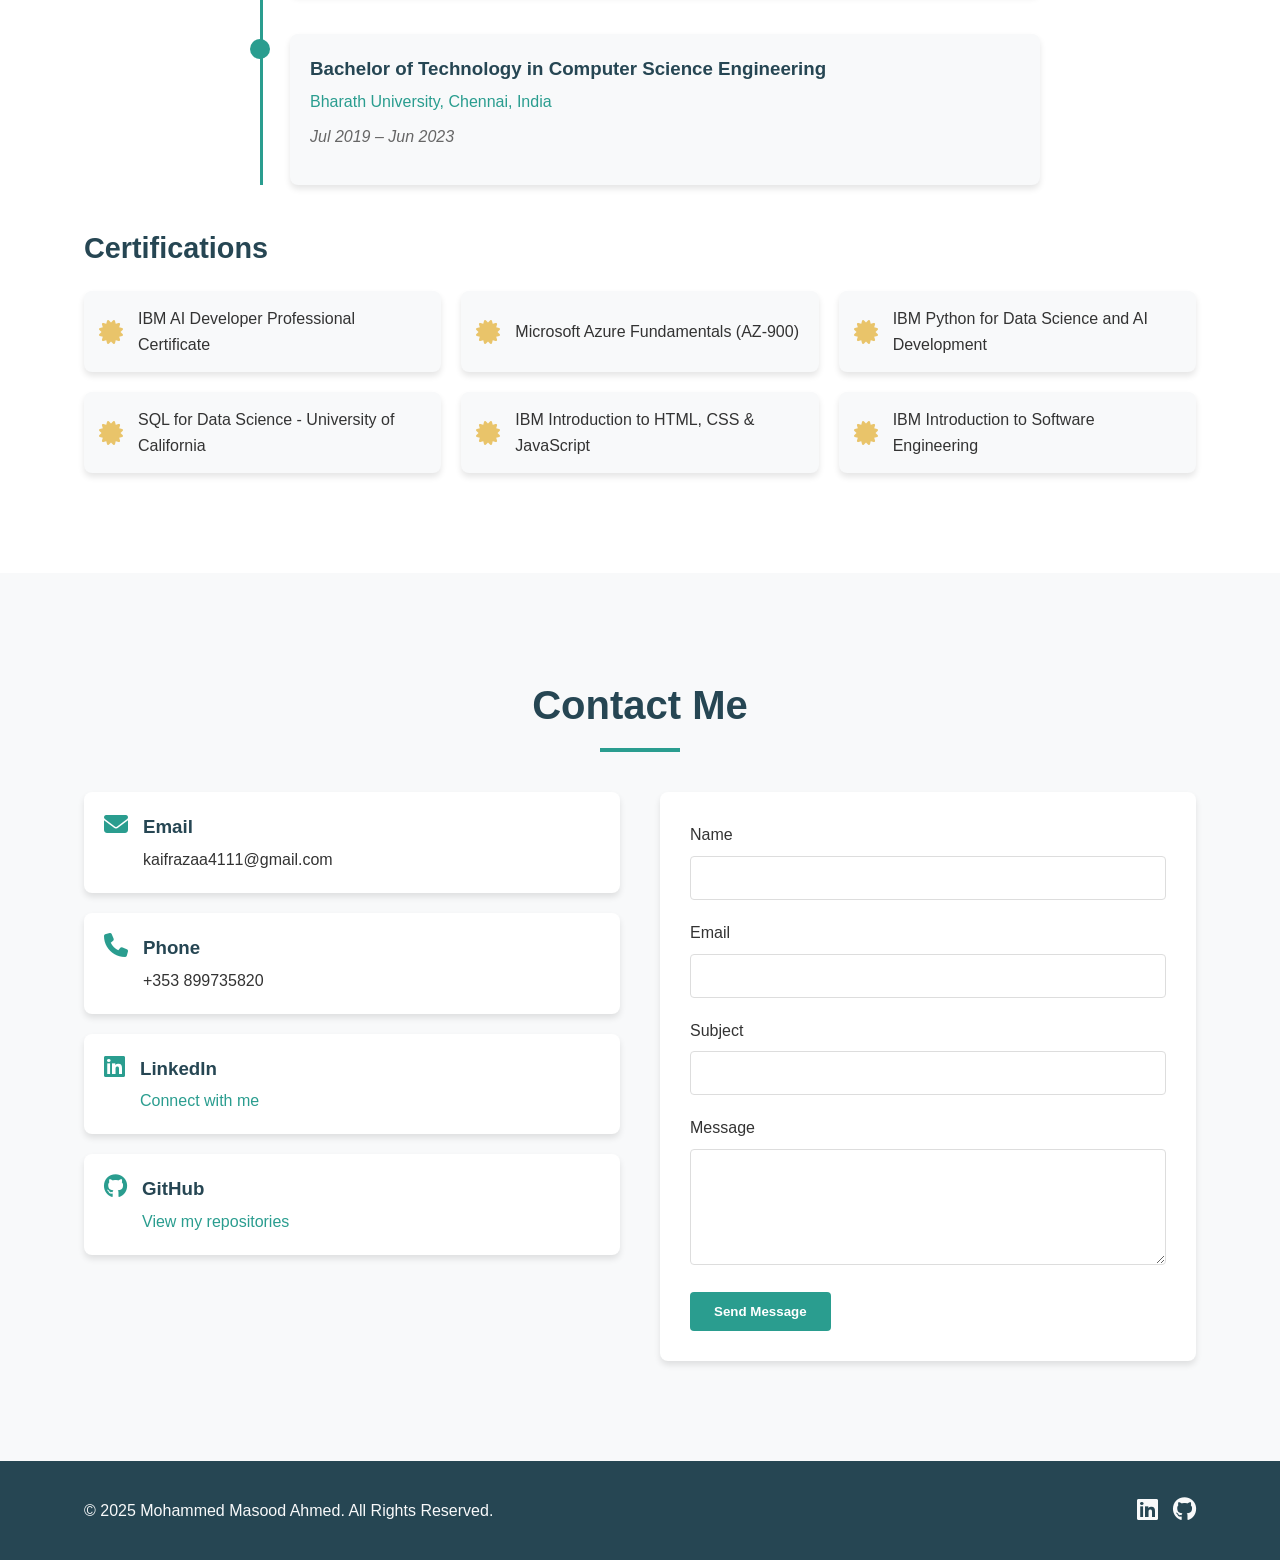
==== commit 1ef67de2: "Updated portfolio with new changes" ====
--- a/index.html
+++ b/index.html
@@ -270,6 +270,10 @@
                     <i class="fas fa-certificate"></i>
                     <span>IBM Introduction to HTML, CSS & JavaScript</span>
                 </div>
+                <div class="certification">
+                    <i class="fas fa-certificate"></i>
+                    <span>IBM Introduction to Software Engineering</span>
+                </div>
             </div>
         </div>
     </section>
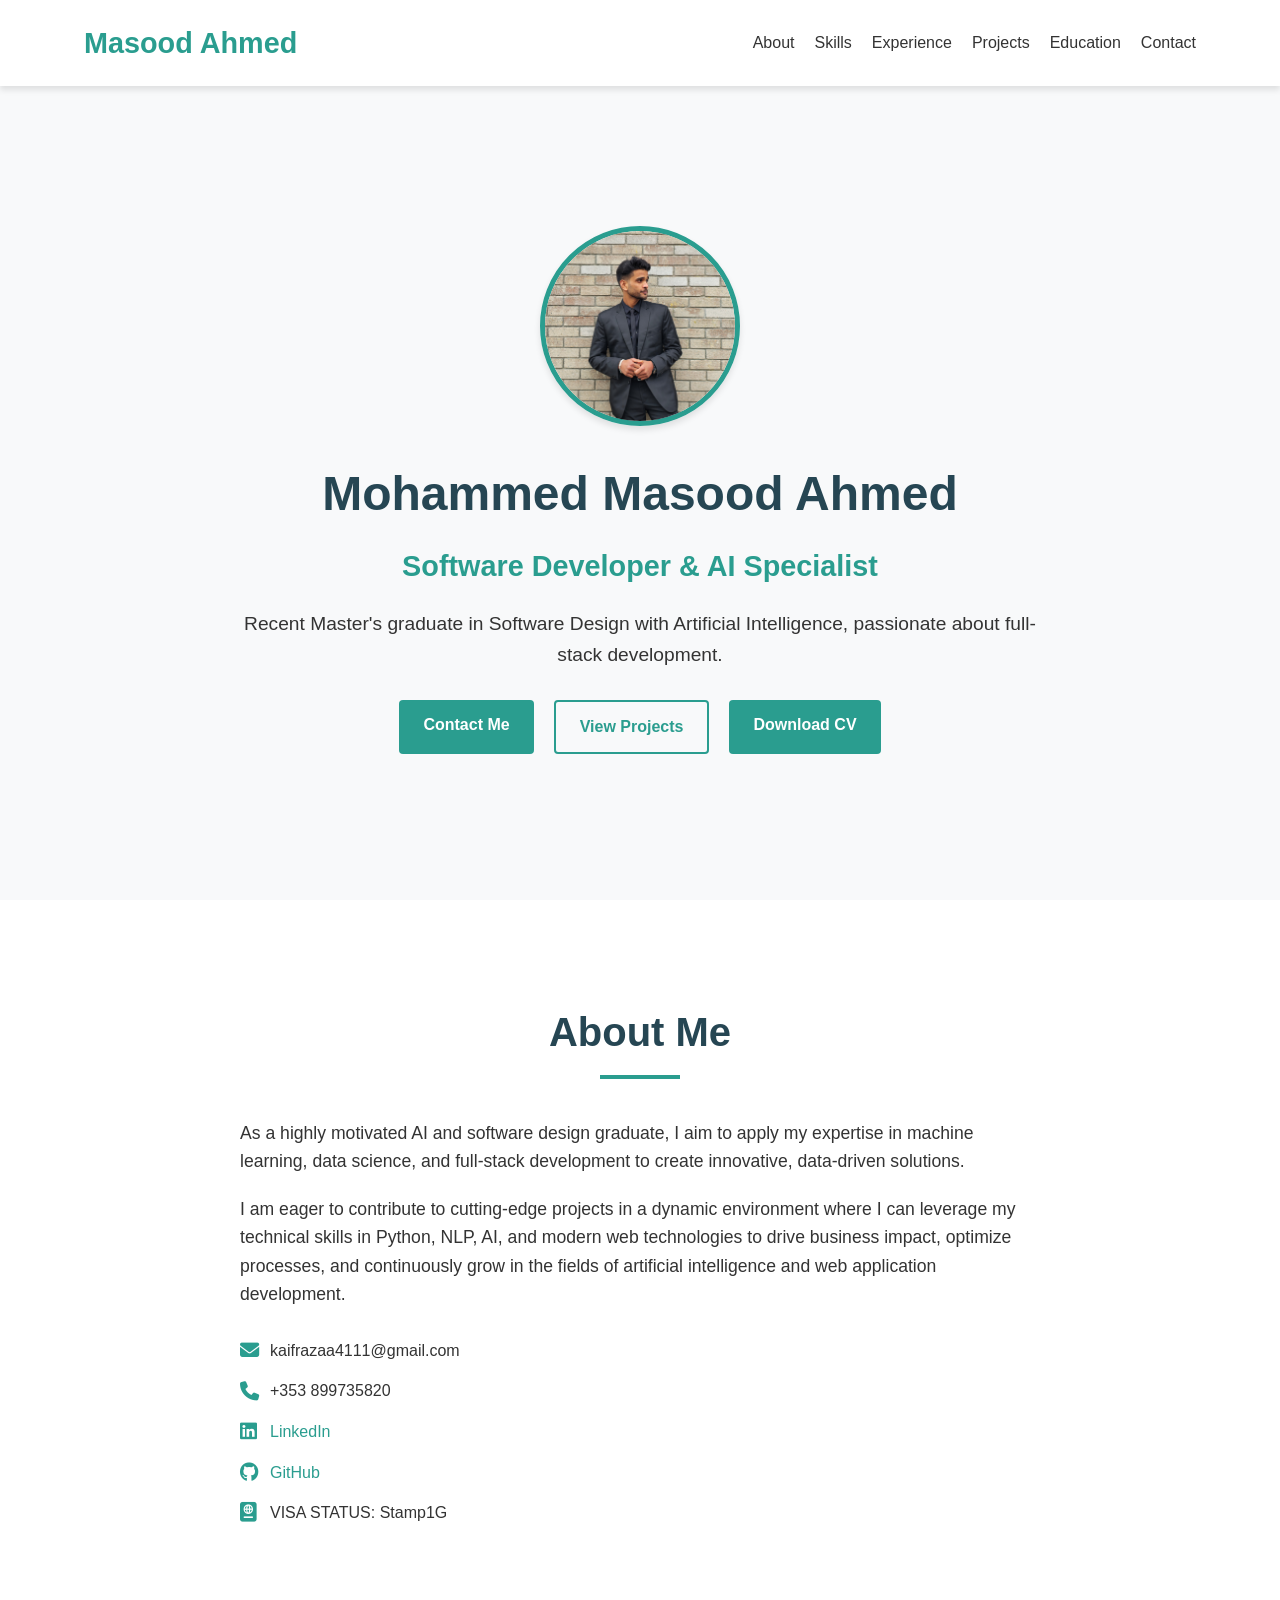
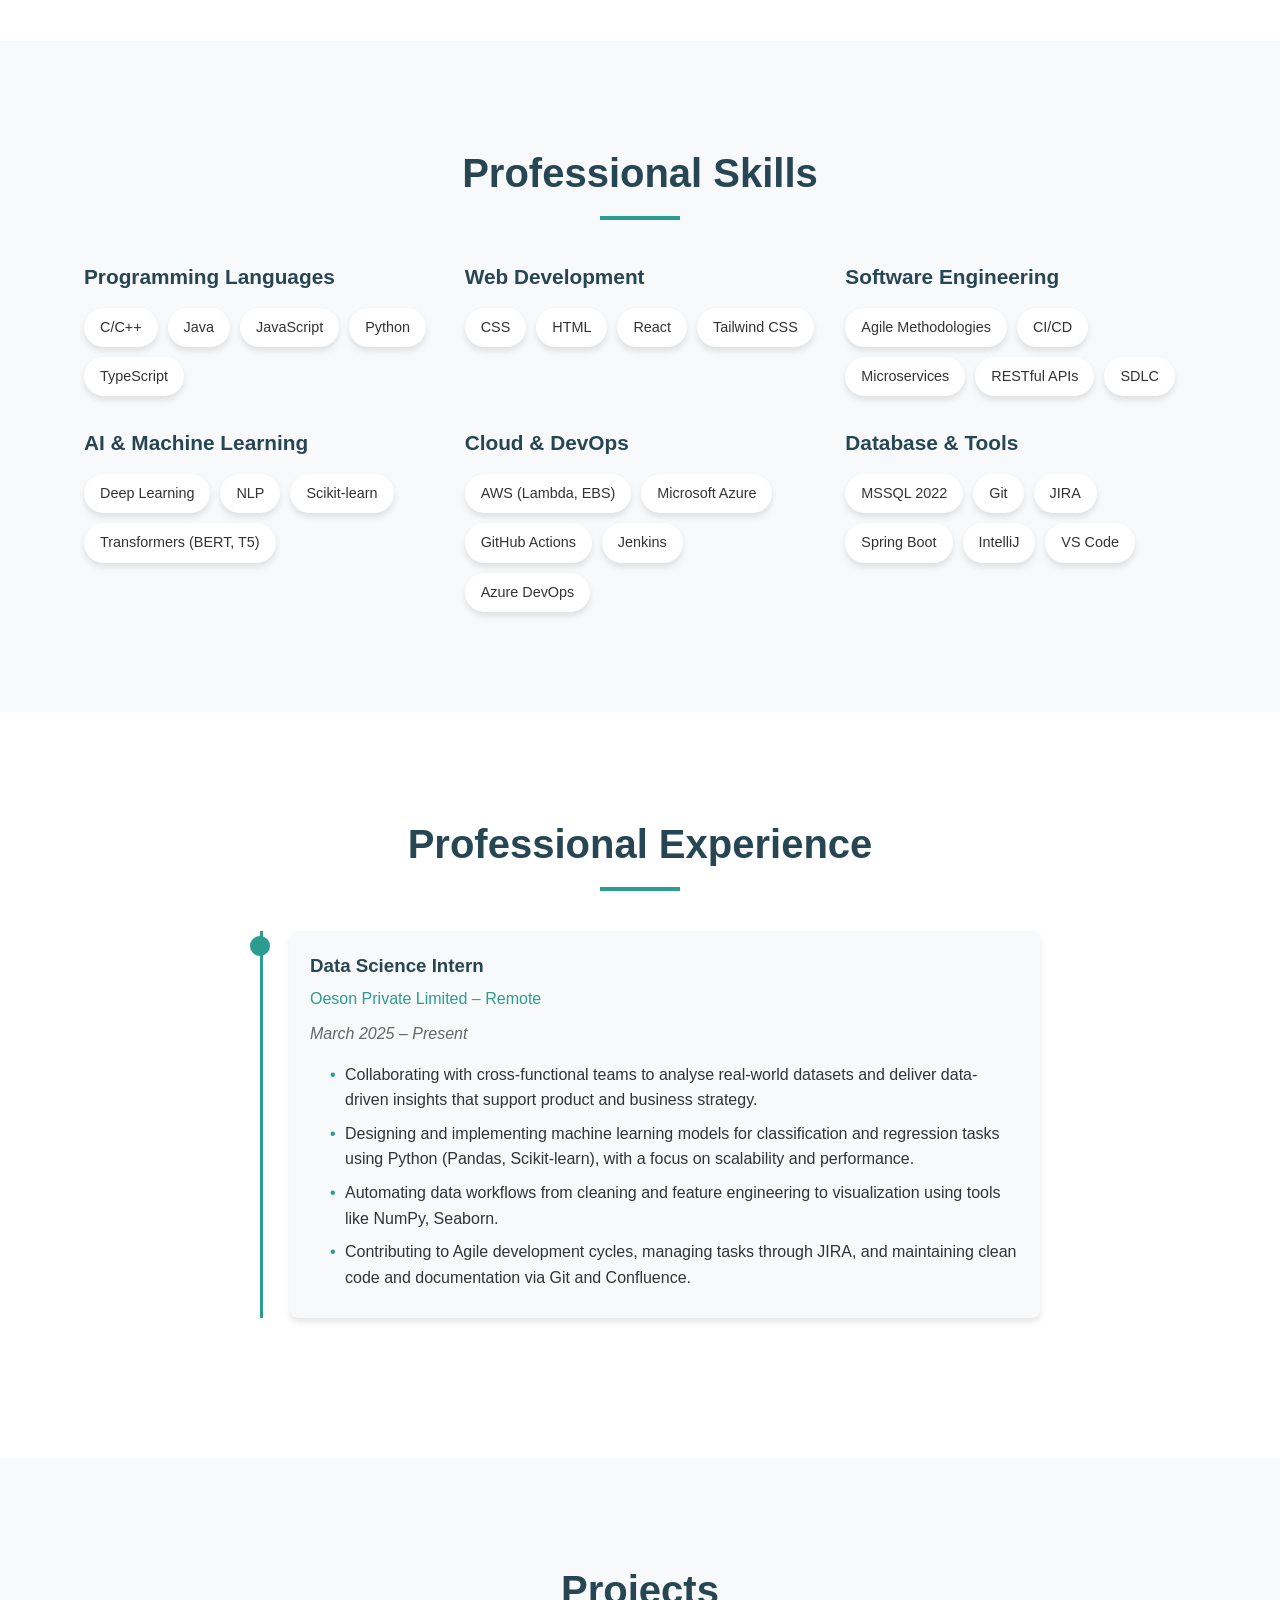
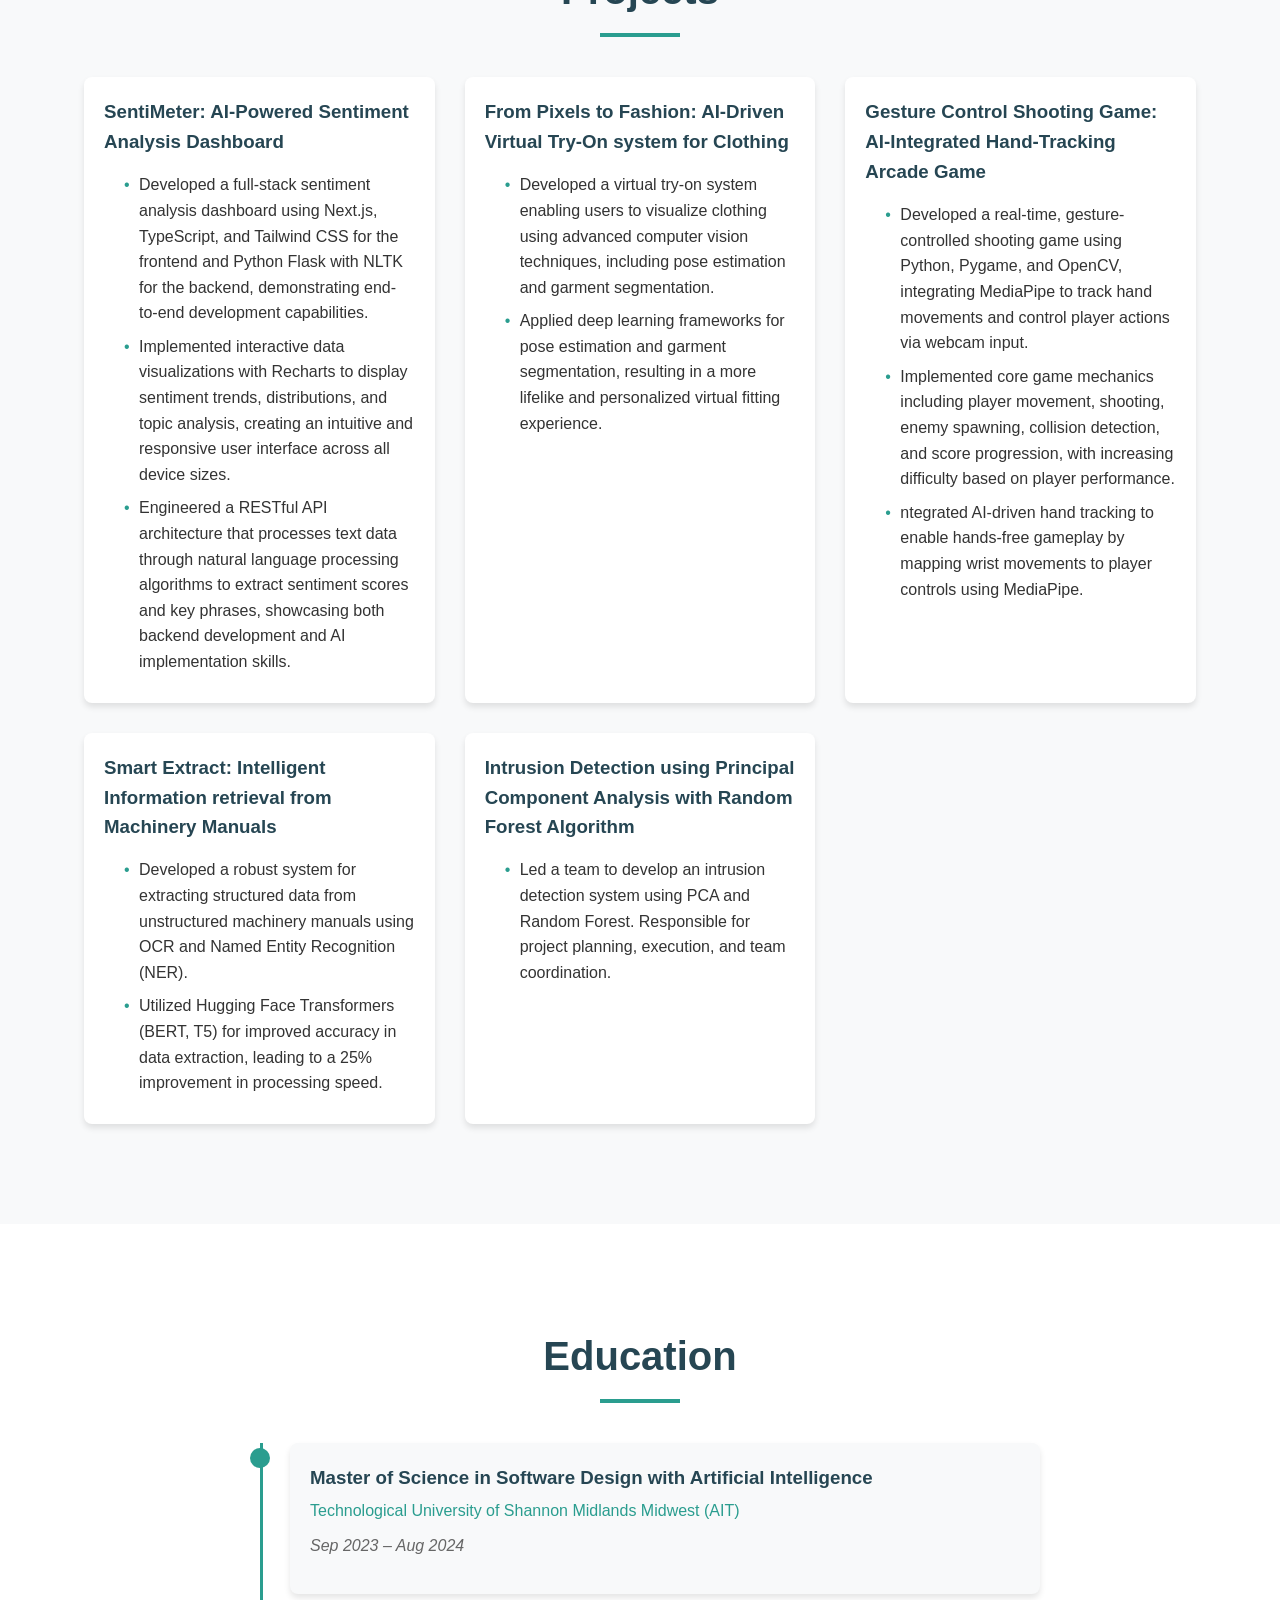
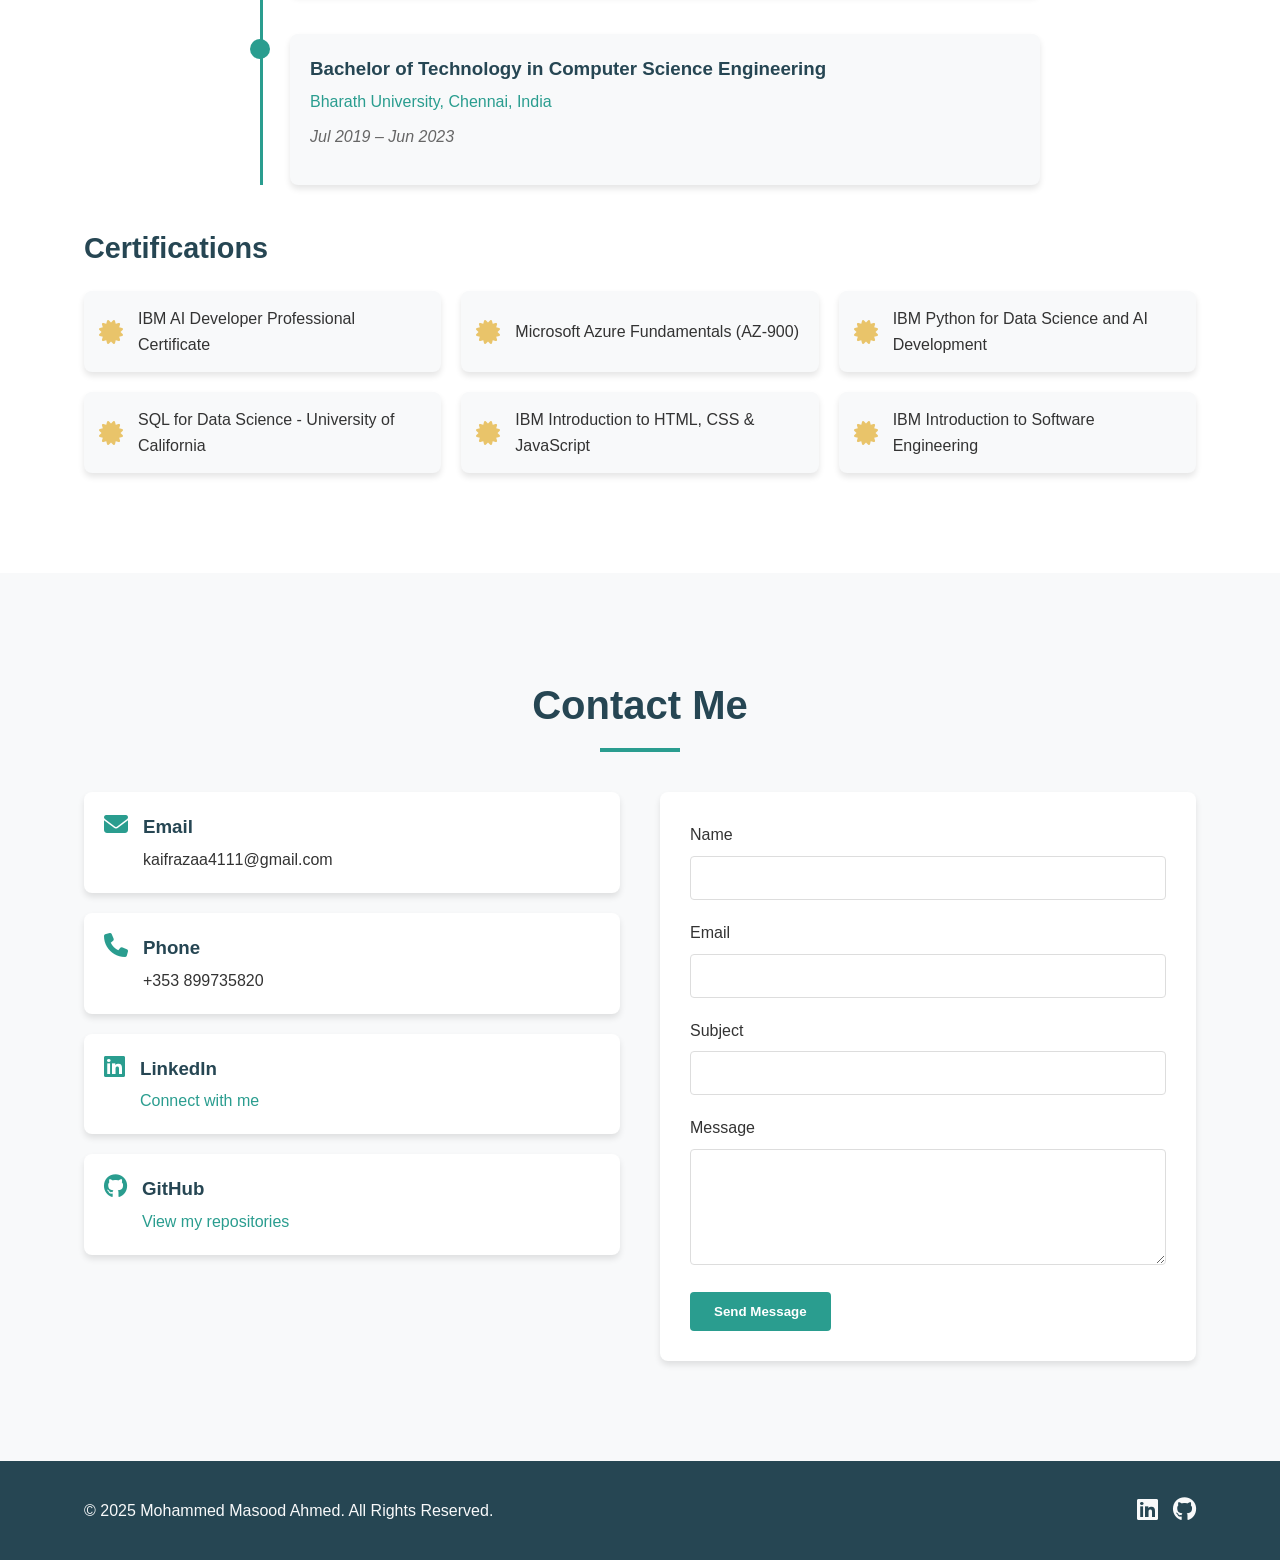
==== commit 1009b866: "Added CV download option" ====
--- a/index.html
+++ b/index.html
@@ -43,6 +43,7 @@
                 <div class="hero-buttons">
                     <a href="#contact" class="btn primary-btn">Contact Me</a>
                     <a href="#projects" class="btn secondary-btn">View Projects</a>
+                    <a href="Cv/cv.pdf" download class="btn primary-btn">Download CV</a>
                 </div>
             </div>
         </div>
@@ -51,6 +52,8 @@
     <section id="about">
         <div class="container">
             <h2 class="section-title">About Me</h2>
+            
+
             <div class="about-content">
     <div class="about-text">
         <p>As a highly motivated AI and software design graduate, I aim to apply my expertise in machine learning, data science, and full-stack development to create innovative, data-driven solutions.</p>
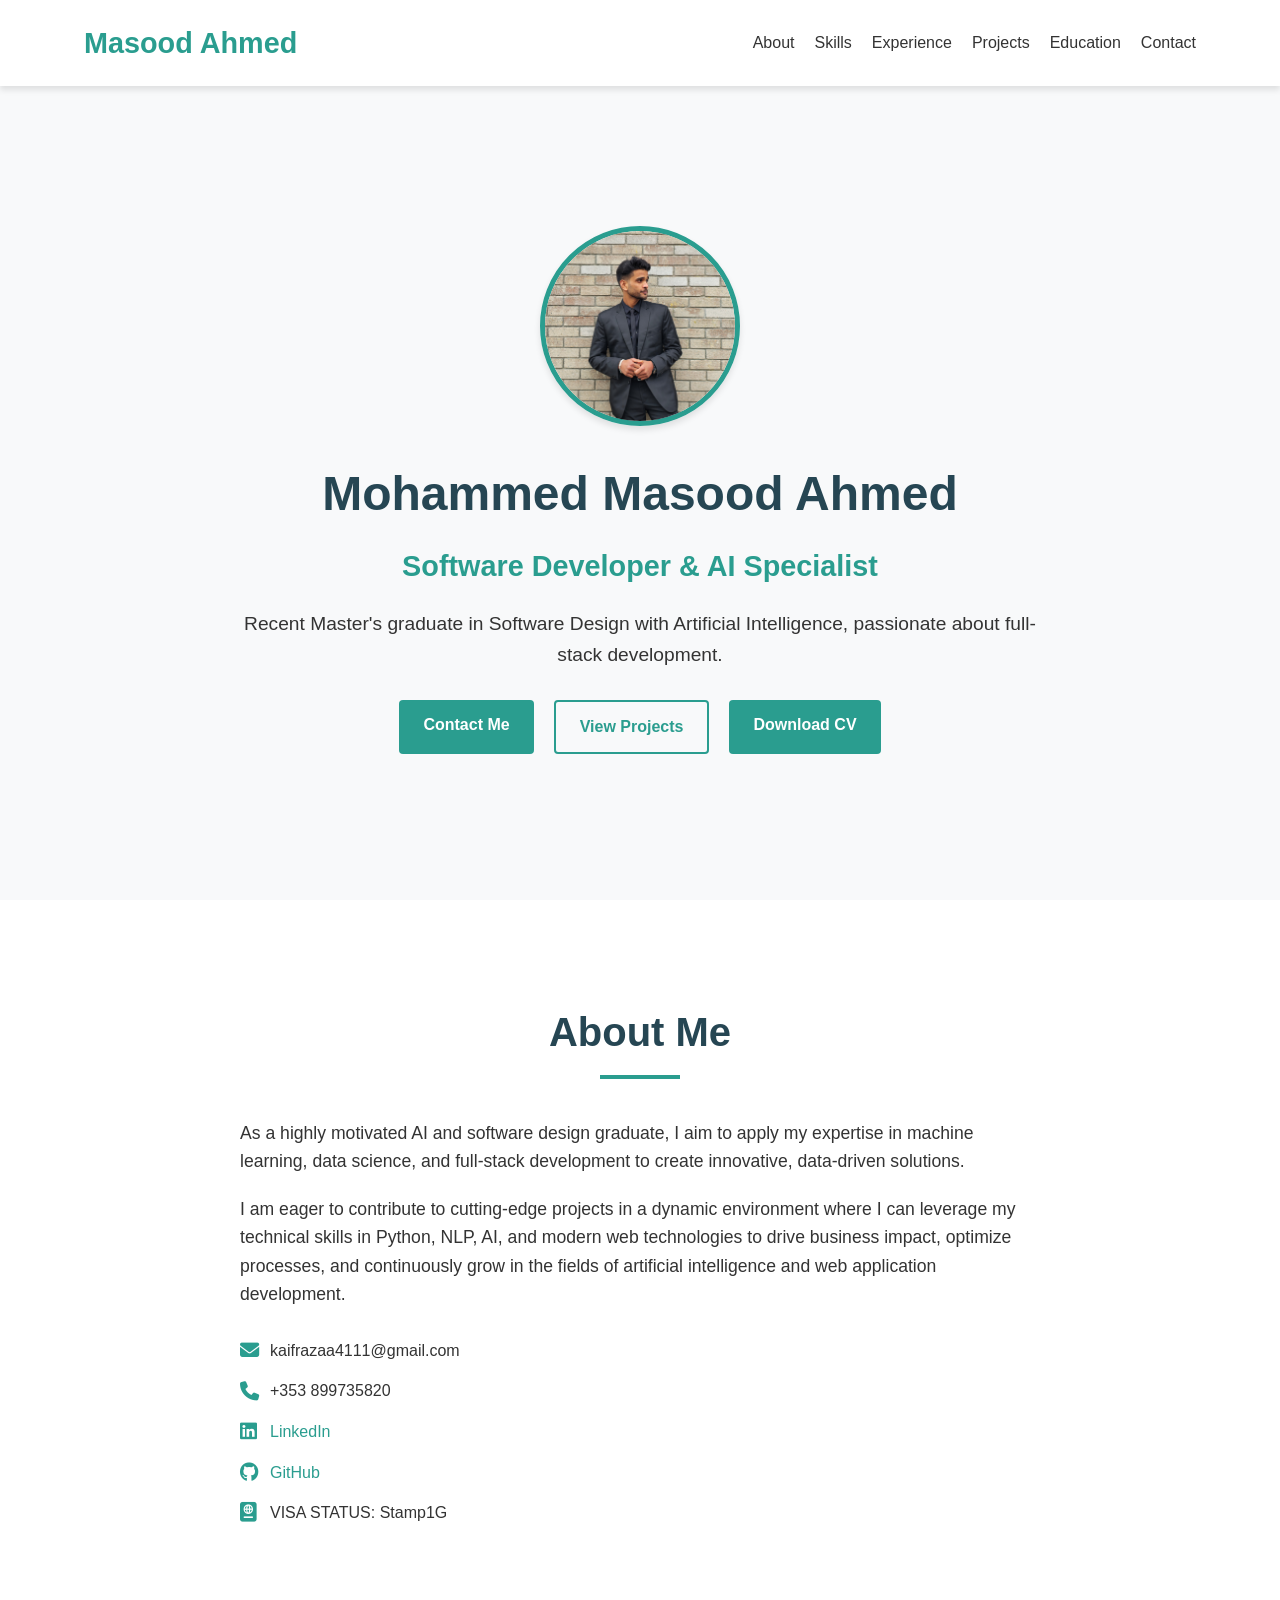
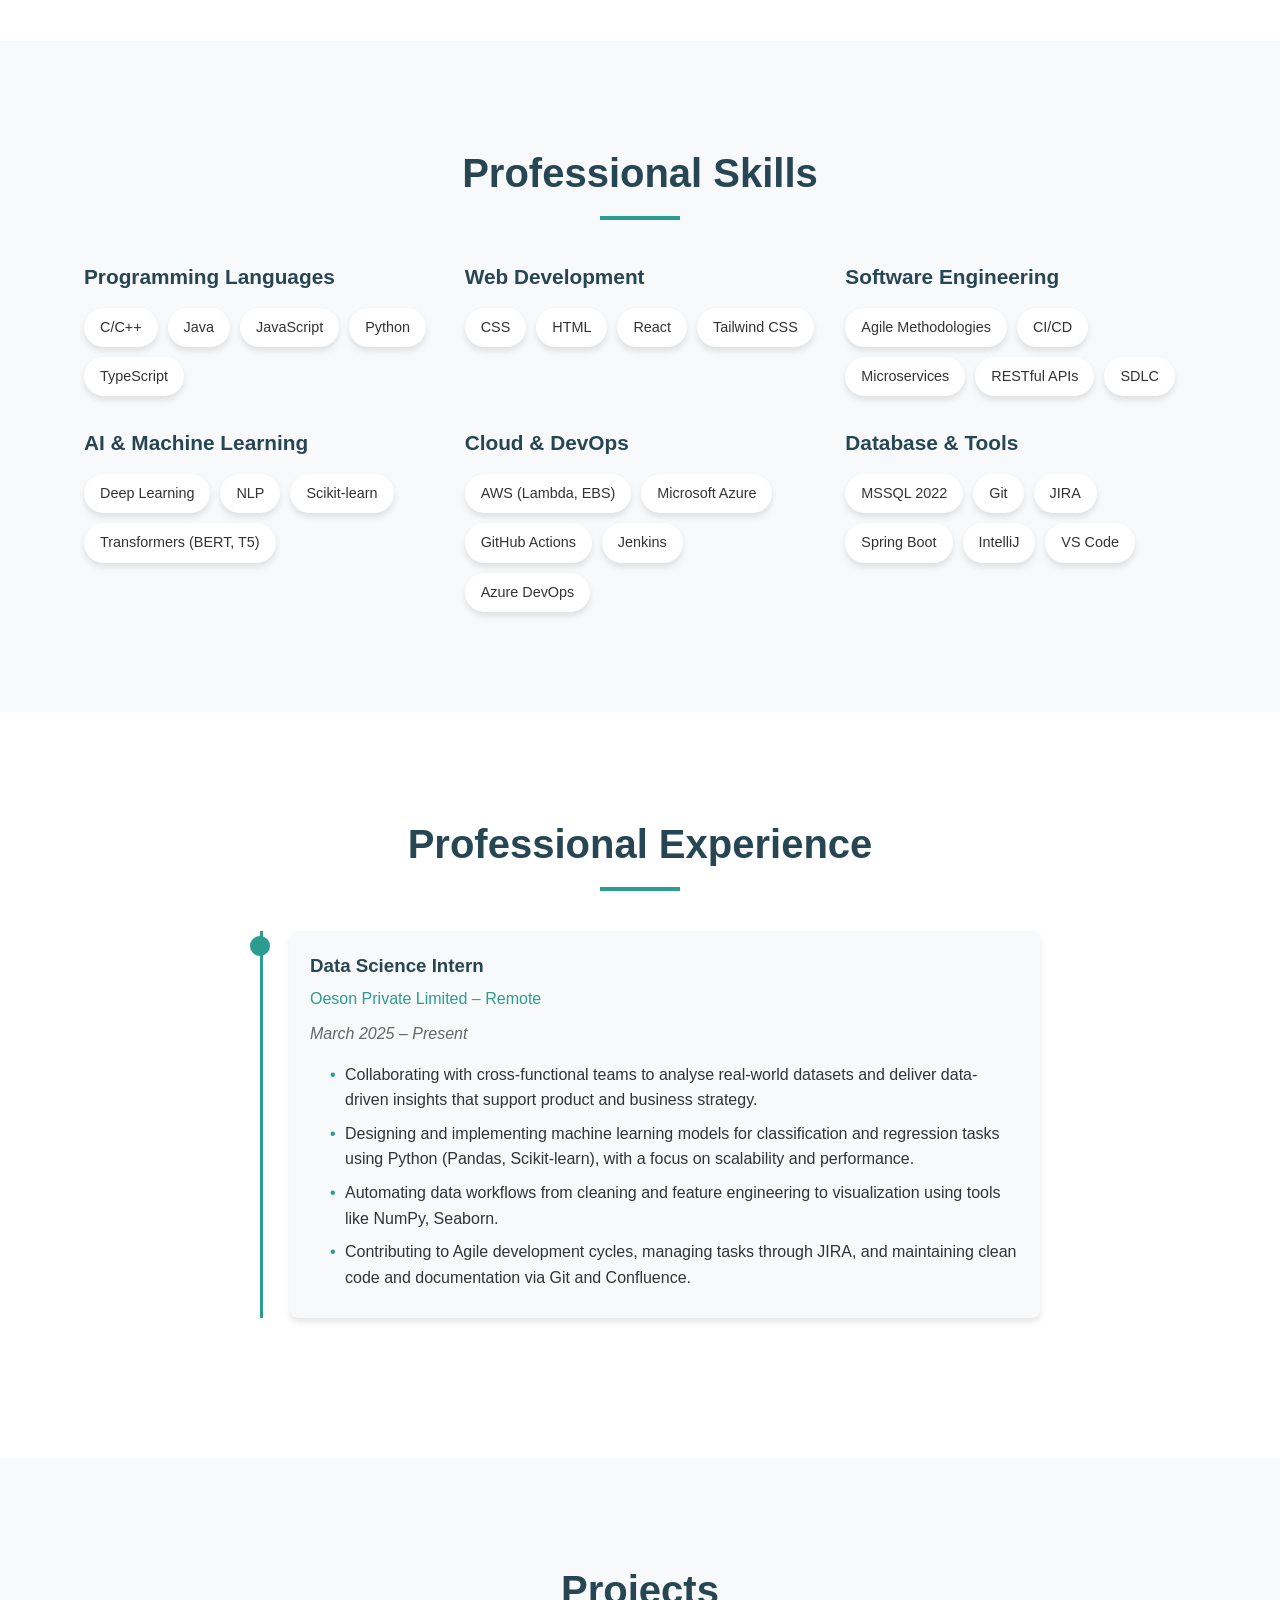
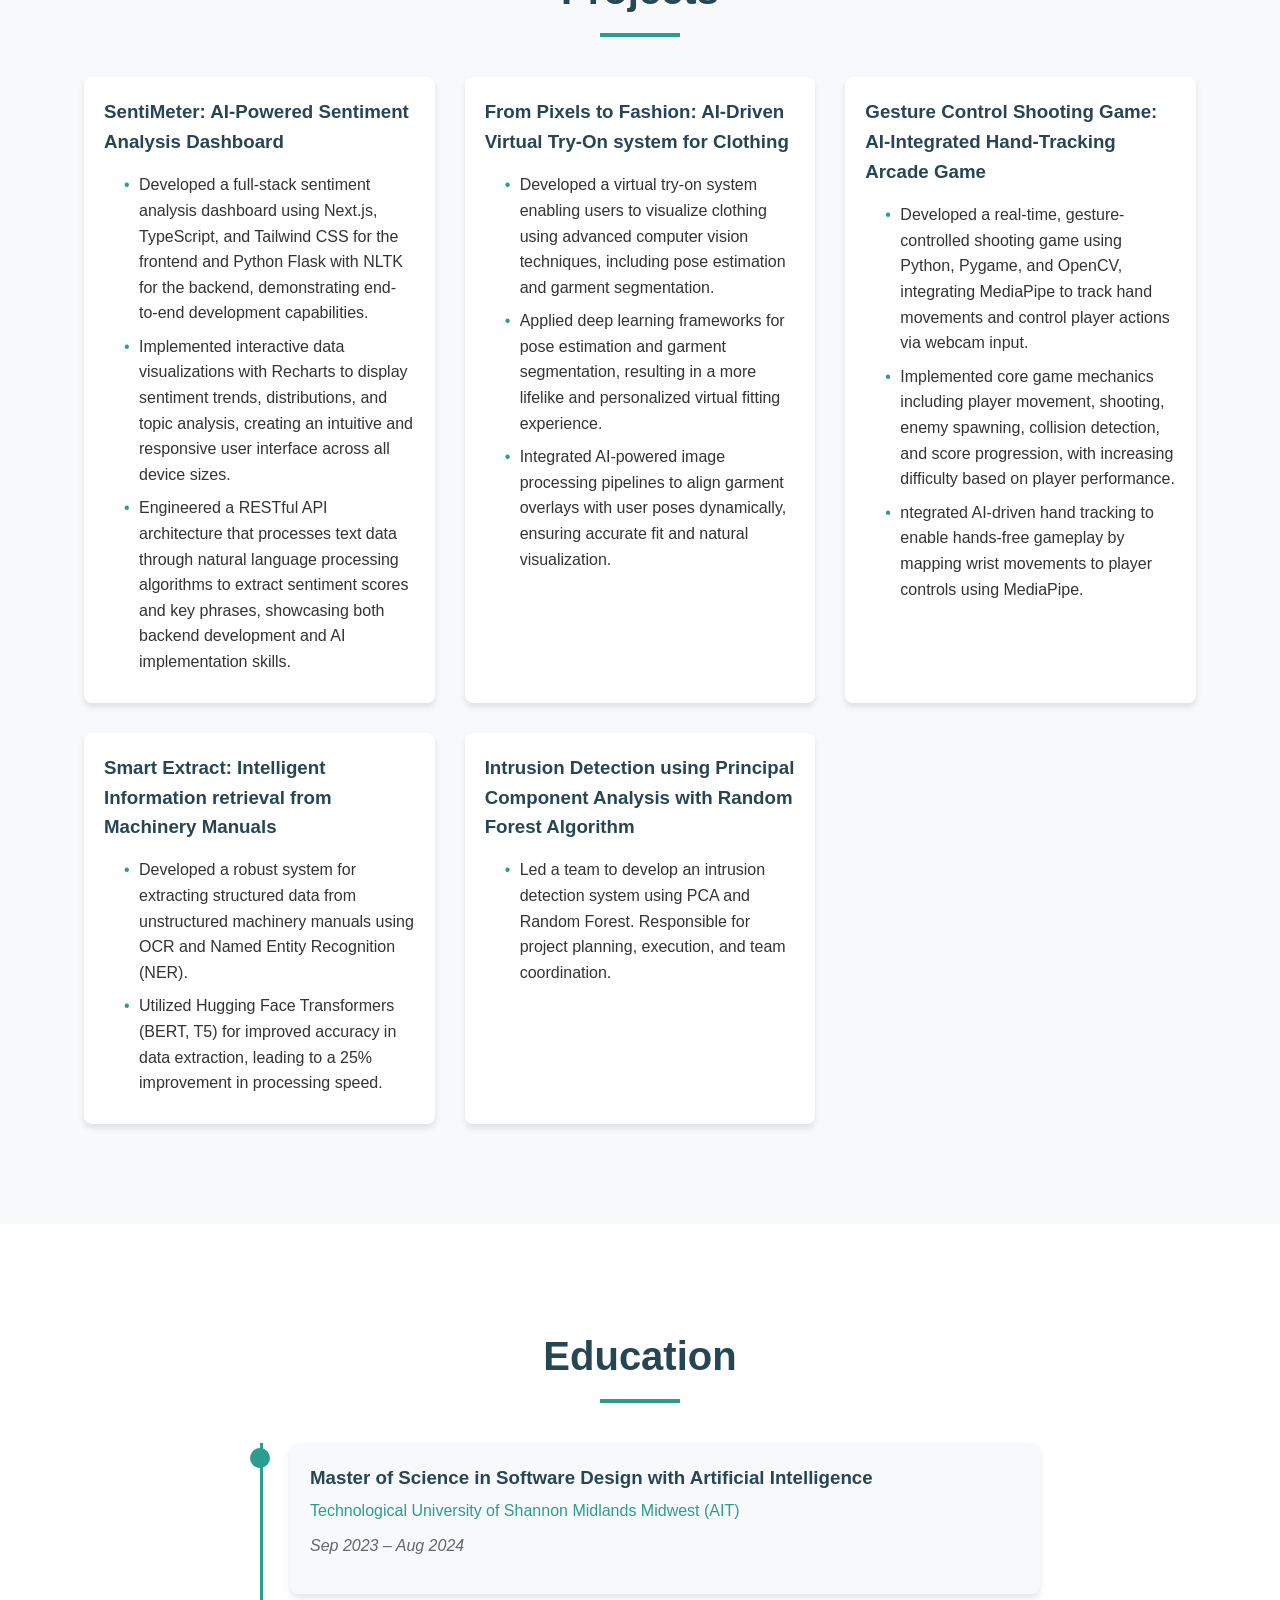
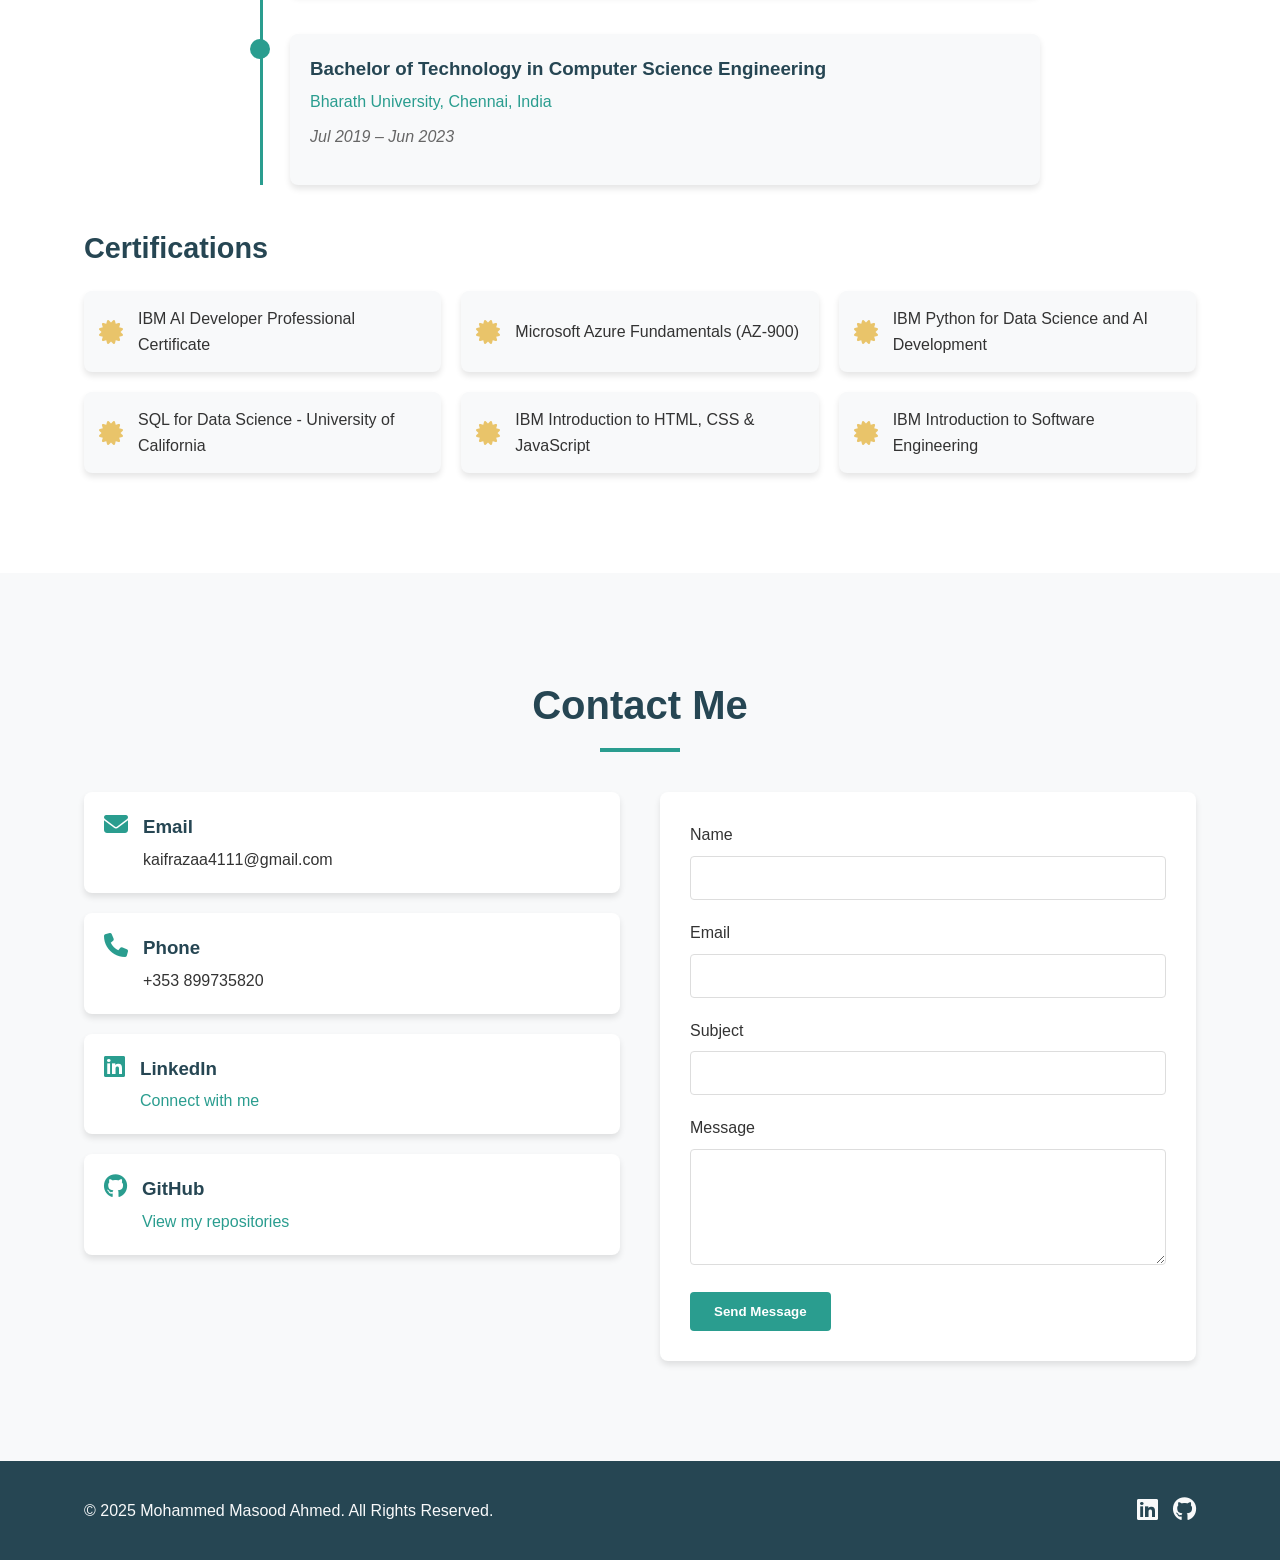
==== commit 14b5d091: "Updated index.html" ====
--- a/index.html
+++ b/index.html
@@ -194,6 +194,9 @@
                         <ul>
                             <li>Developed a virtual try-on system enabling users to visualize clothing using advanced computer vision techniques, including pose estimation and garment segmentation.</li>
                             <li>Applied deep learning frameworks for pose estimation and garment segmentation, resulting in a more lifelike and personalized virtual fitting experience.</li>
+                            <li>
+                                Integrated AI-powered image processing pipelines to align garment overlays with user poses dynamically, ensuring accurate fit and natural visualization.
+                            </li>
                         </ul>
                     </div>
                 </div>
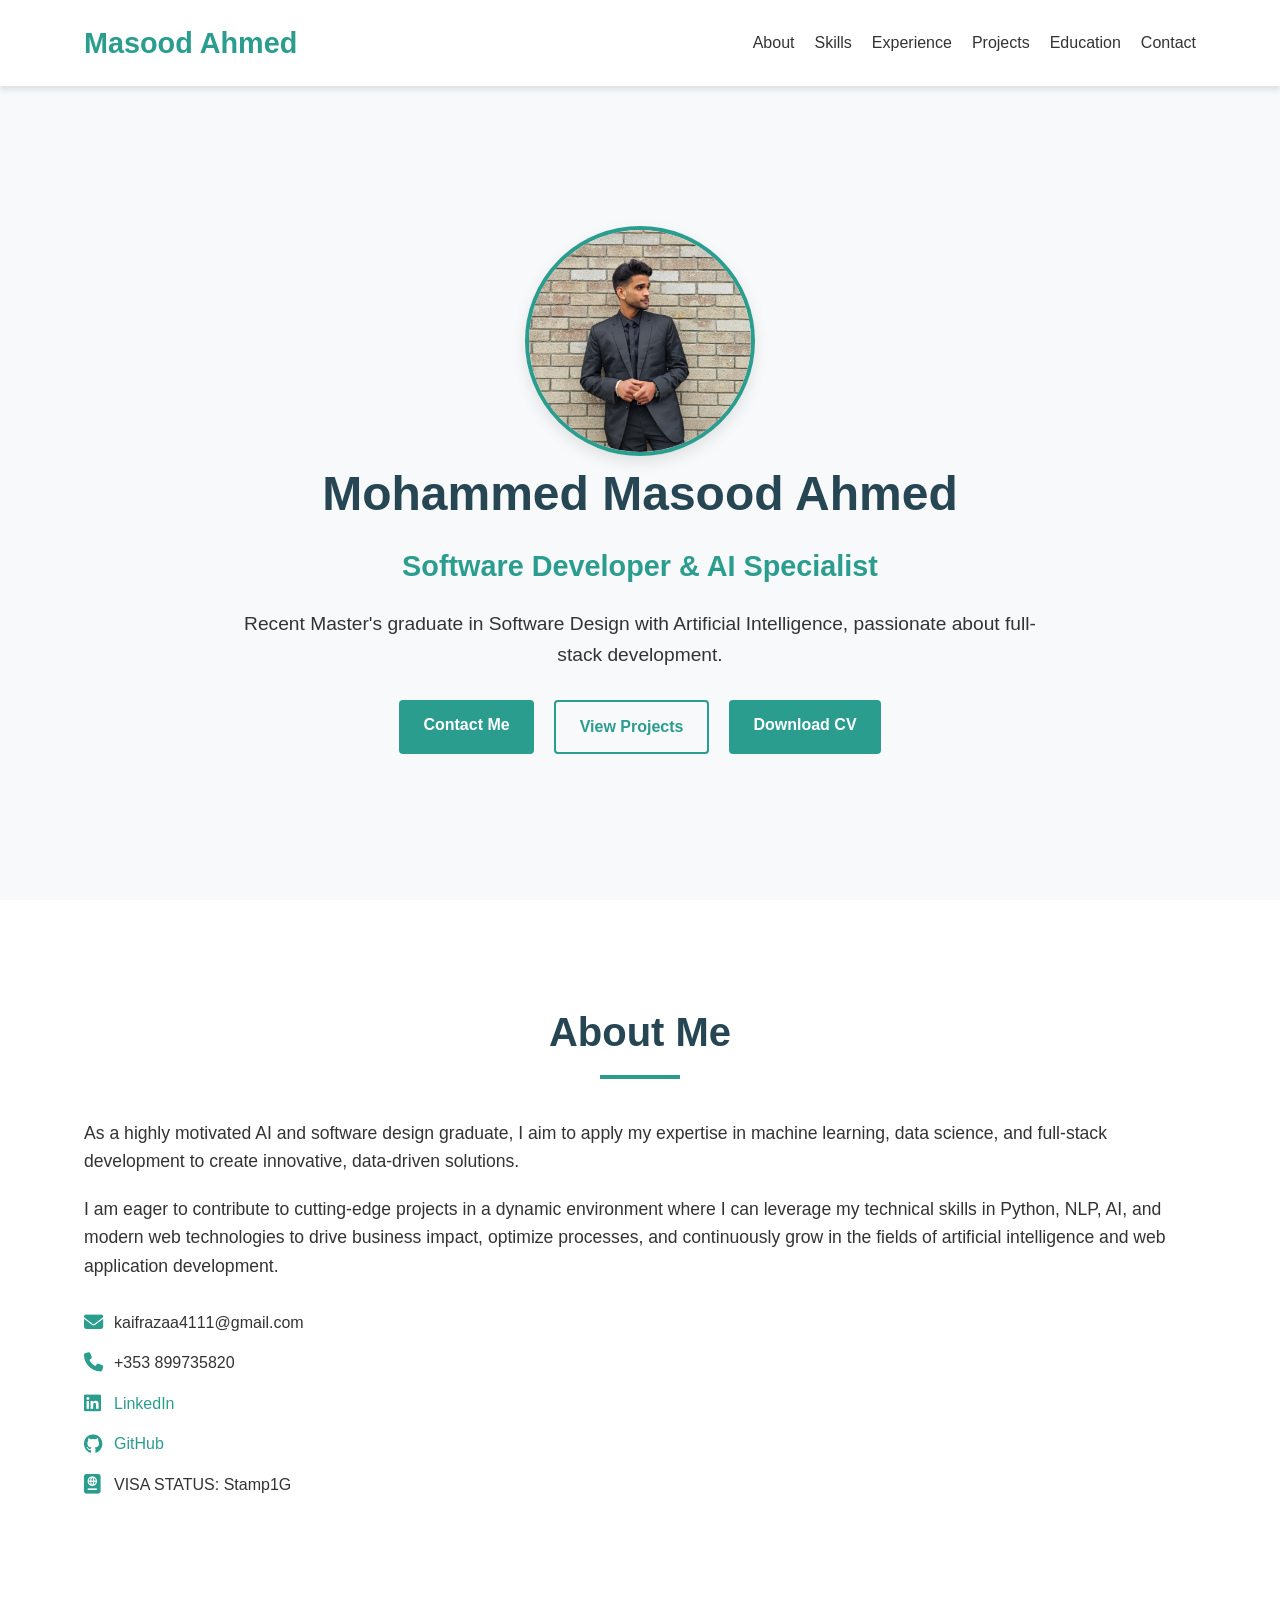
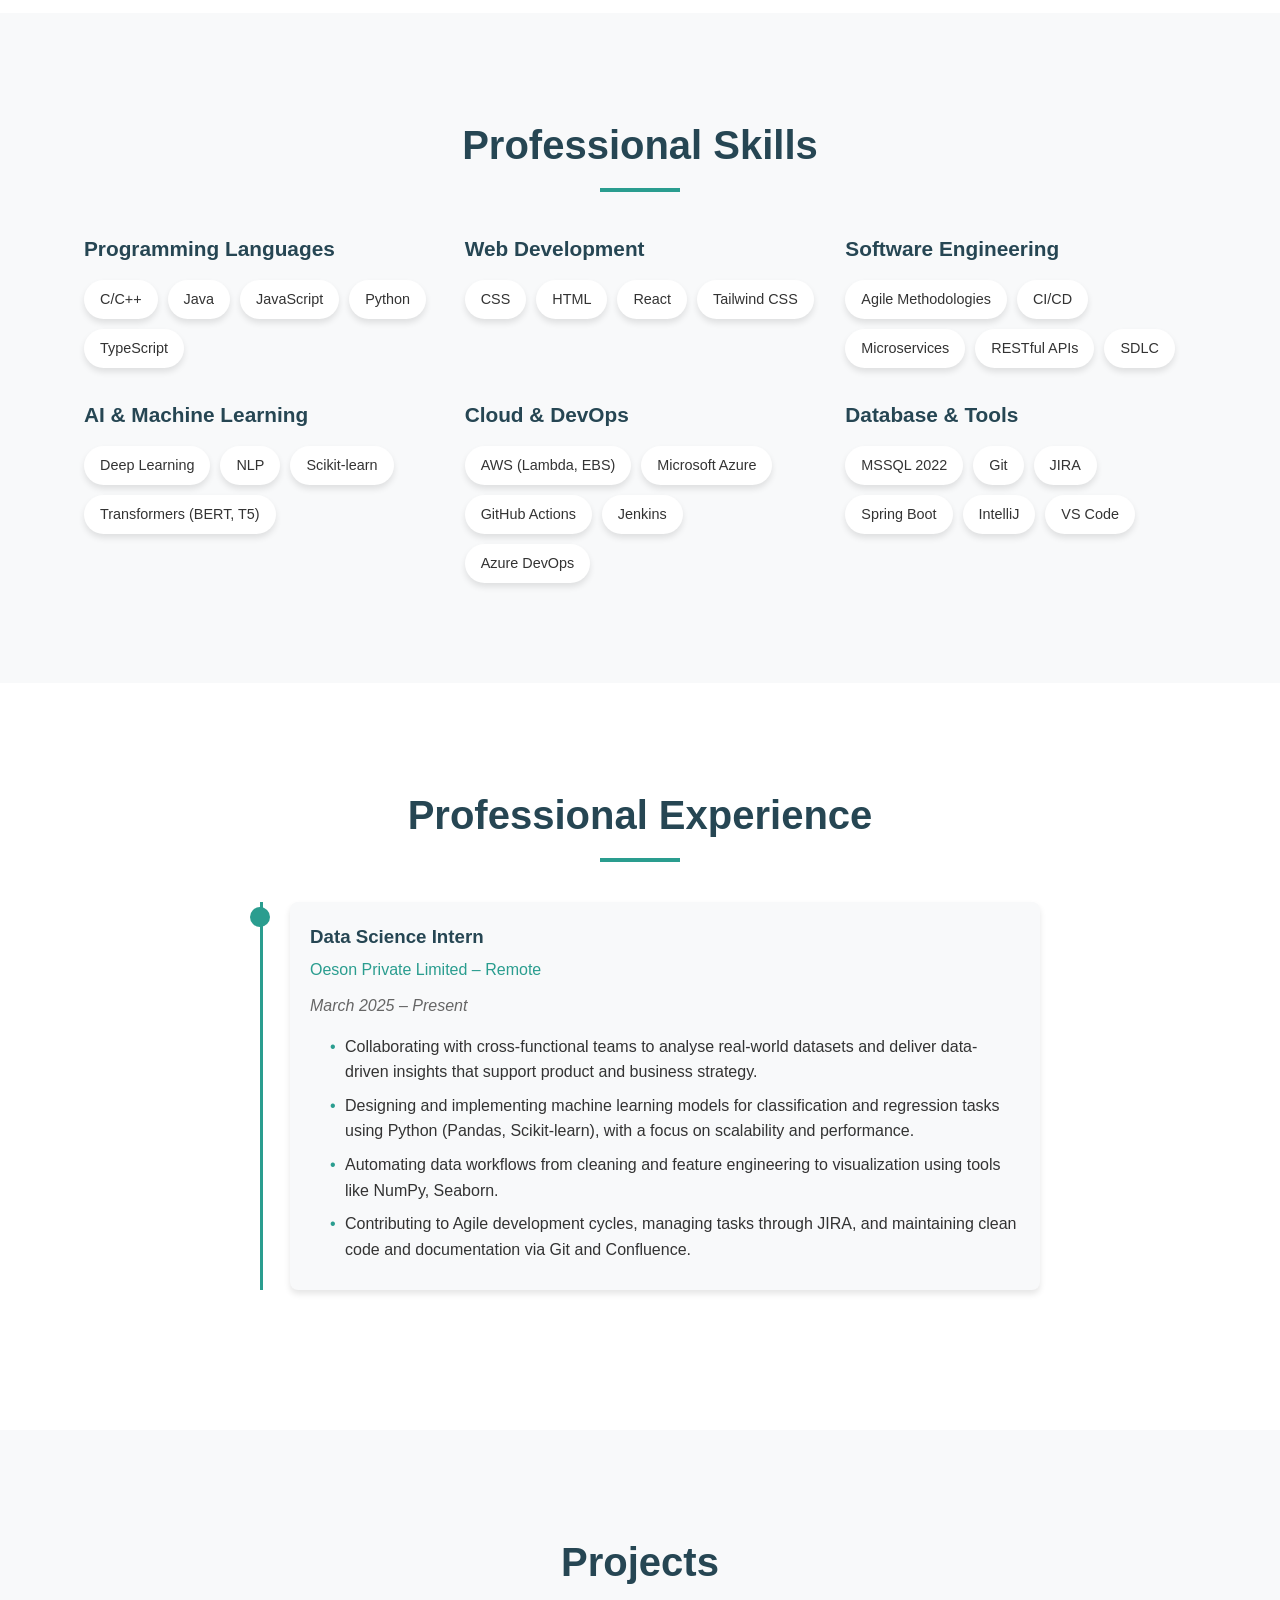
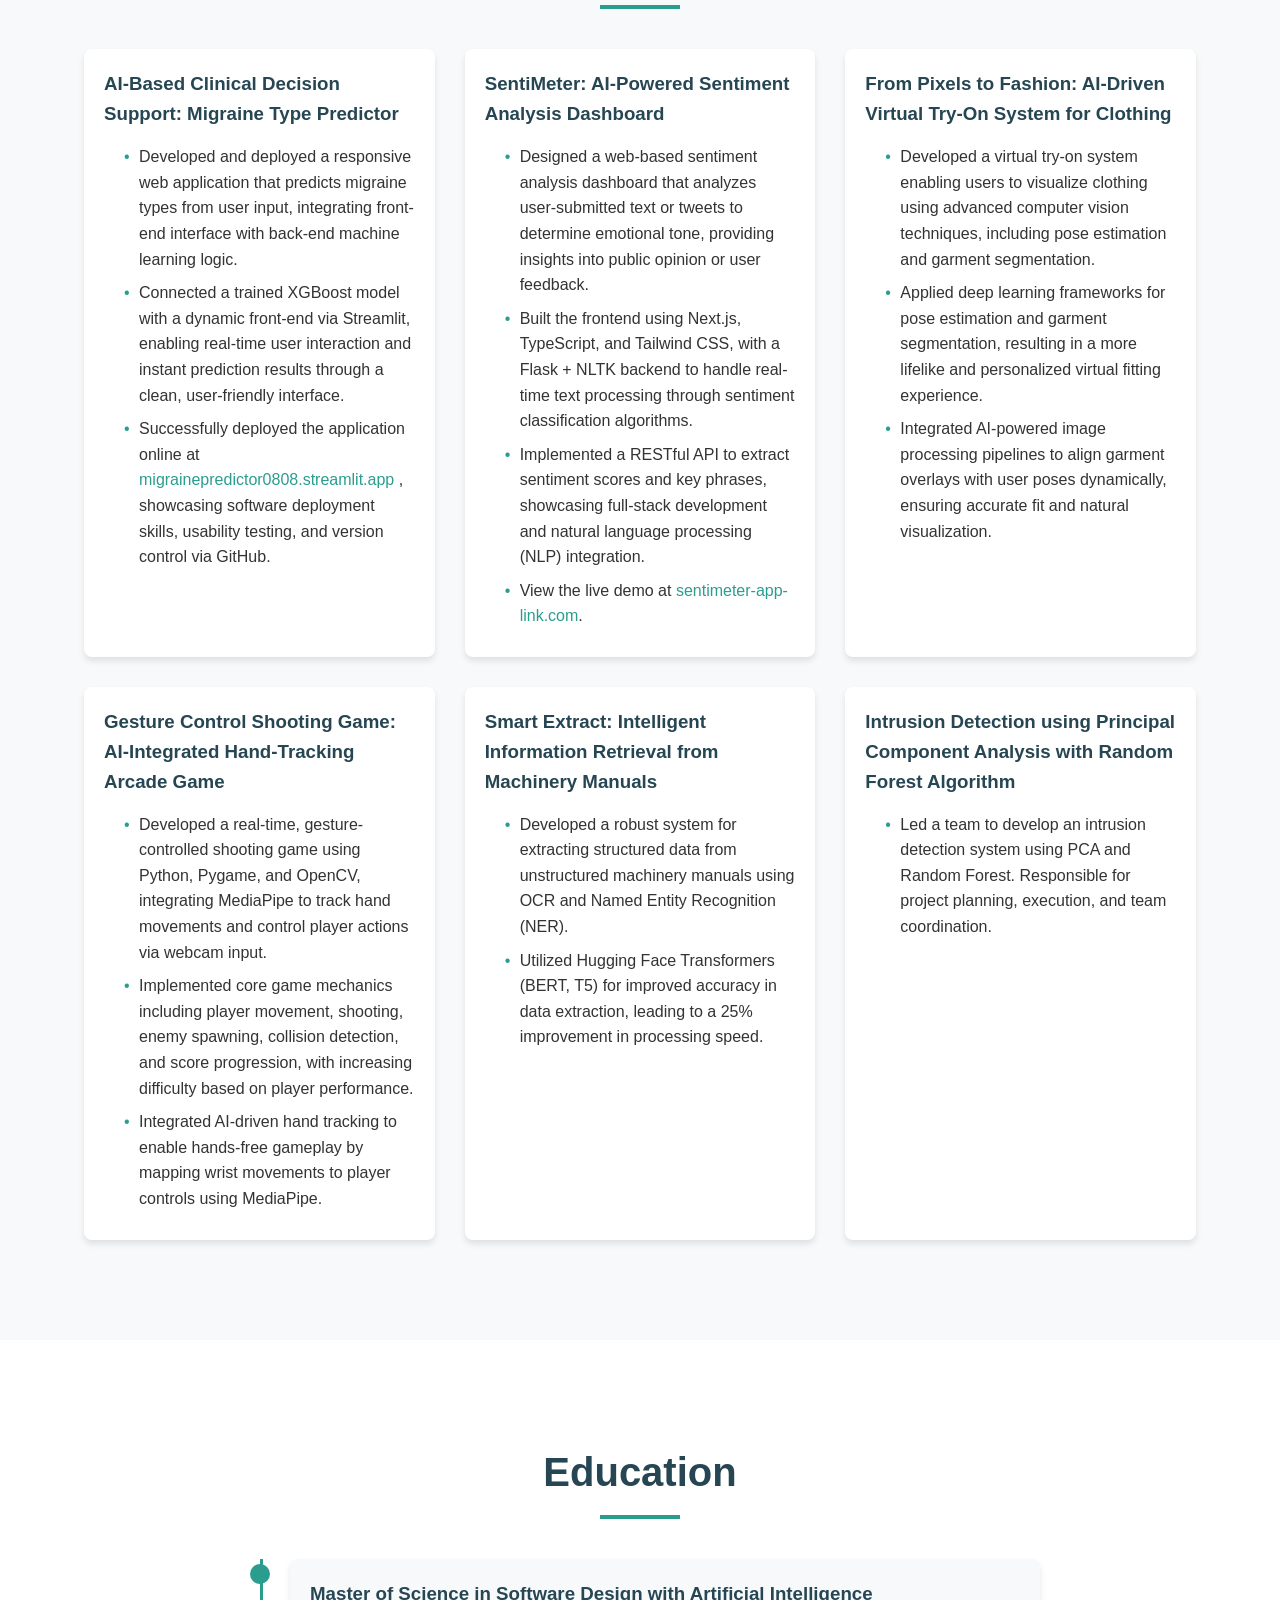
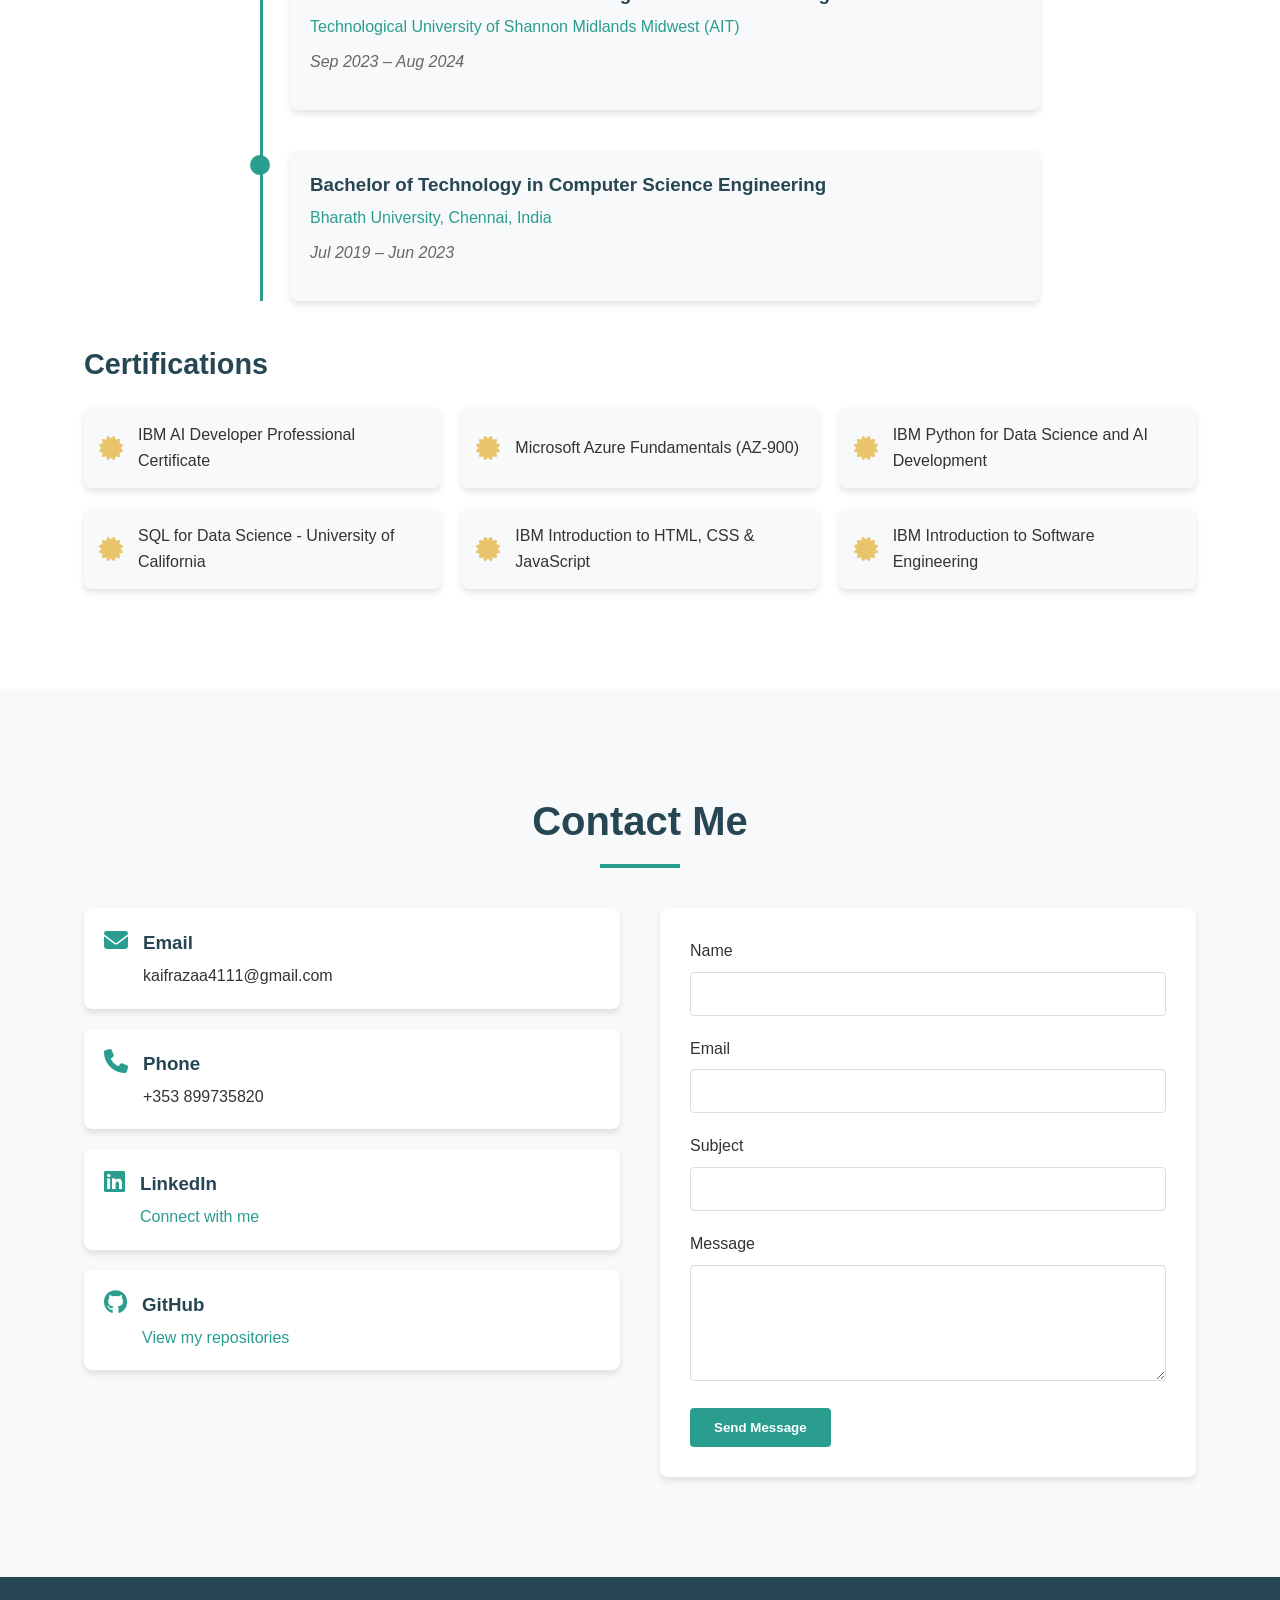
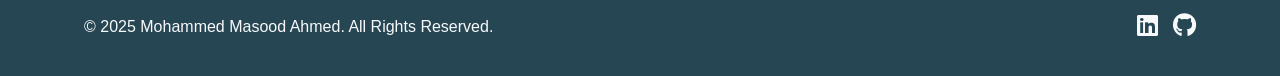
==== commit d70c2e34: "Update portfolio with new projects and layout fixes" ====
--- a/index.html
+++ b/index.html
@@ -175,62 +175,92 @@
     </section>
 
     <section id="projects">
-        <div class="container">
-            <h2 class="section-title">Projects</h2>
-            <div class="projects-grid">
-                <div class="project-card">
-                    <div class="project-content">
-                        <h3>SentiMeter: AI-Powered Sentiment Analysis Dashboard</h3>
-                        <ul>
-                            <li>Developed a full-stack sentiment analysis dashboard using Next.js, TypeScript, and Tailwind CSS for the frontend and Python Flask with NLTK for the backend, demonstrating end-to-end development capabilities.</li>
-                            <li>Implemented interactive data visualizations with Recharts to display sentiment trends, distributions, and topic analysis, creating an intuitive and responsive user interface across all device sizes.</li>
-                            <li>Engineered a RESTful API architecture that processes text data through natural language processing algorithms to extract sentiment scores and key phrases, showcasing both backend development and AI implementation skills.</li>
-                        </ul>
-                    </div>
-                </div>
-                <div class="project-card">
-                    <div class="project-content">
-                        <h3>From Pixels to Fashion: AI-Driven Virtual Try-On system for Clothing</h3>
-                        <ul>
-                            <li>Developed a virtual try-on system enabling users to visualize clothing using advanced computer vision techniques, including pose estimation and garment segmentation.</li>
-                            <li>Applied deep learning frameworks for pose estimation and garment segmentation, resulting in a more lifelike and personalized virtual fitting experience.</li>
-                            <li>
-                                Integrated AI-powered image processing pipelines to align garment overlays with user poses dynamically, ensuring accurate fit and natural visualization.
-                            </li>
-                        </ul>
-                    </div>
-                </div>
-                <div class="project-card">
-                    <div class="project-content">
-                        <h3>Gesture Control Shooting Game: AI-Integrated Hand-Tracking Arcade Game</h3>
-                        <ul>
-                            <li>Developed a real-time, gesture-controlled shooting game using Python, Pygame, and OpenCV, integrating MediaPipe to track hand movements and control player actions via webcam input.</li>
-                            <li>Implemented core game mechanics including player movement, shooting, enemy spawning, collision detection, and score progression, with increasing difficulty based on player performance.
-
-</li>
-                            <li>ntegrated AI-driven hand tracking to enable hands-free gameplay by mapping wrist movements to player controls using MediaPipe.
-                    </div>
-                </div>
-                <div class="project-card">
-                    <div class="project-content">
-                        <h3>Smart Extract: Intelligent Information retrieval from Machinery Manuals</h3>
-                        <ul>
-                            <li>Developed a robust system for extracting structured data from unstructured machinery manuals using OCR and Named Entity Recognition (NER).</li>
-                            <li>Utilized Hugging Face Transformers (BERT, T5) for improved accuracy in data extraction, leading to a 25% improvement in processing speed.</li>
-                        </ul>
-                    </div>
-                </div>
-                <div class="project-card">
-                    <div class="project-content">
-                        <h3>Intrusion Detection using Principal Component Analysis with Random Forest Algorithm</h3>
-                        <ul>
-                            <li>Led a team to develop an intrusion detection system using PCA and Random Forest. Responsible for project planning, execution, and team coordination.</li>
-                        </ul>
-                    </div>
-                </div>
-            </div>
-        </div>
-    </section>
+  <div class="container">
+    <h2 class="section-title">Projects</h2>
+    <div class="projects-grid">
+
+      <!-- Project 1 -->
+      <div class="project-card">
+        <div class="project-content">
+          <h3>AI-Based Clinical Decision Support: Migraine Type Predictor</h3>
+          <ul>
+            <li>Developed and deployed a responsive web application that predicts migraine types from user input, integrating front-end interface with back-end machine learning logic.</li>
+            <li>Connected a trained XGBoost model with a dynamic front-end via Streamlit, enabling real-time user interaction and instant prediction results through a clean, user-friendly interface.</li>
+            <li>
+              Successfully deployed the application online at
+              <a href="https://migrainepredictor0808.streamlit.app" target="_blank">
+                migrainepredictor0808.streamlit.app
+              </a>, showcasing software deployment skills, usability testing, and version control via GitHub.
+            </li>
+          </ul>
+        </div>
+      </div>
+
+      <!-- Project 2 -->
+      <div class="project-card">
+        <div class="project-content">
+          <h3>SentiMeter: AI-Powered Sentiment Analysis Dashboard</h3>
+          <ul>
+            <li>Designed a web-based sentiment analysis dashboard that analyzes user-submitted text or tweets to determine emotional tone, providing insights into public opinion or user feedback.</li>
+            <li>Built the frontend using Next.js, TypeScript, and Tailwind CSS, with a Flask + NLTK backend to handle real-time text processing through sentiment classification algorithms.</li>
+            <li>Implemented a RESTful API to extract sentiment scores and key phrases, showcasing full-stack development and natural language processing (NLP) integration.</li>
+            <li>
+                 View the live demo at 
+                <a href="https://masoodsentimeter.netlify.app/" target="_blank">sentimeter-app-link.com</a>.
+            </li>
+          </ul>
+        </div>
+      </div>
+
+      <!-- Project 3 -->
+      <div class="project-card">
+        <div class="project-content">
+          <h3>From Pixels to Fashion: AI-Driven Virtual Try-On System for Clothing</h3>
+          <ul>
+            <li>Developed a virtual try-on system enabling users to visualize clothing using advanced computer vision techniques, including pose estimation and garment segmentation.</li>
+            <li>Applied deep learning frameworks for pose estimation and garment segmentation, resulting in a more lifelike and personalized virtual fitting experience.</li>
+            <li>Integrated AI-powered image processing pipelines to align garment overlays with user poses dynamically, ensuring accurate fit and natural visualization.</li>
+          </ul>
+        </div>
+      </div>
+
+      <!-- Project 4 -->
+      <div class="project-card">
+        <div class="project-content">
+          <h3>Gesture Control Shooting Game: AI-Integrated Hand-Tracking Arcade Game</h3>
+          <ul>
+            <li>Developed a real-time, gesture-controlled shooting game using Python, Pygame, and OpenCV, integrating MediaPipe to track hand movements and control player actions via webcam input.</li>
+            <li>Implemented core game mechanics including player movement, shooting, enemy spawning, collision detection, and score progression, with increasing difficulty based on player performance.</li>
+            <li>Integrated AI-driven hand tracking to enable hands-free gameplay by mapping wrist movements to player controls using MediaPipe.</li>
+          </ul>
+        </div>
+      </div>
+
+      <!-- Project 5 -->
+      <div class="project-card">
+        <div class="project-content">
+          <h3>Smart Extract: Intelligent Information Retrieval from Machinery Manuals</h3>
+          <ul>
+            <li>Developed a robust system for extracting structured data from unstructured machinery manuals using OCR and Named Entity Recognition (NER).</li>
+            <li>Utilized Hugging Face Transformers (BERT, T5) for improved accuracy in data extraction, leading to a 25% improvement in processing speed.</li>
+          </ul>
+        </div>
+      </div>
+
+      <!-- Project 6 -->
+      <div class="project-card">
+        <div class="project-content">
+          <h3>Intrusion Detection using Principal Component Analysis with Random Forest Algorithm</h3>
+          <ul>
+            <li>Led a team to develop an intrusion detection system using PCA and Random Forest. Responsible for project planning, execution, and team coordination.</li>
+          </ul>
+        </div>
+      </div>
+
+    </div>
+  </div>
+</section>
+
 
     <section id="education">
         <div class="container">
--- a/css/style.css
+++ b/css/style.css
@@ -44,8 +44,14 @@
 }
 
 img {
-  max-width: 100%;
-  height: auto;
+  width: 230px;              /* Slightly larger than 150 for visual balance */
+  height: 230px;
+  object-fit: cover;         /* Prevent distortion */
+  border-radius: 50%;        /* Makes the image circular */
+  border: 4px solid var(--primary-color); /* Green border from your theme */
+  display: block;
+  margin: 0 auto;
+  box-shadow: 0 6px 15px rgba(0, 0, 0, 0.1); /* Optional shadow */
 }
 
 .container {
@@ -211,8 +217,9 @@
 }
 
 .about-content {
-  max-width: 800px;
-  margin: 0 auto;
+  display: flex;
+  align-items: center;
+  gap: 40px;
 }
 
 .about-text {
@@ -222,22 +229,6 @@
 .about-text p {
   margin-bottom: 20px;
   font-size: 1.1rem;
-}
-
-.profile-image {
-  width: 200px;
-  height: 200px;
-  border-radius: 50%;
-  overflow: hidden;
-  border: 5px solid var(--primary-color);
-  box-shadow: var(--shadow);
-  margin: 0 auto 30px;
-}
-
-.profile-image img {
-  width: 100%;
-  height: 100%;
-  object-fit: cover;
 }
 
 .about-details {
@@ -583,13 +574,7 @@
   }
 
   .about-content {
-    max-width: 800px;
-    margin: 0 auto;
-  }
-
-  .profile-image {
-    margin-right: 0;
-    margin-bottom: 30px;
+    flex-direction: column;
   }
 
   .projects-grid {
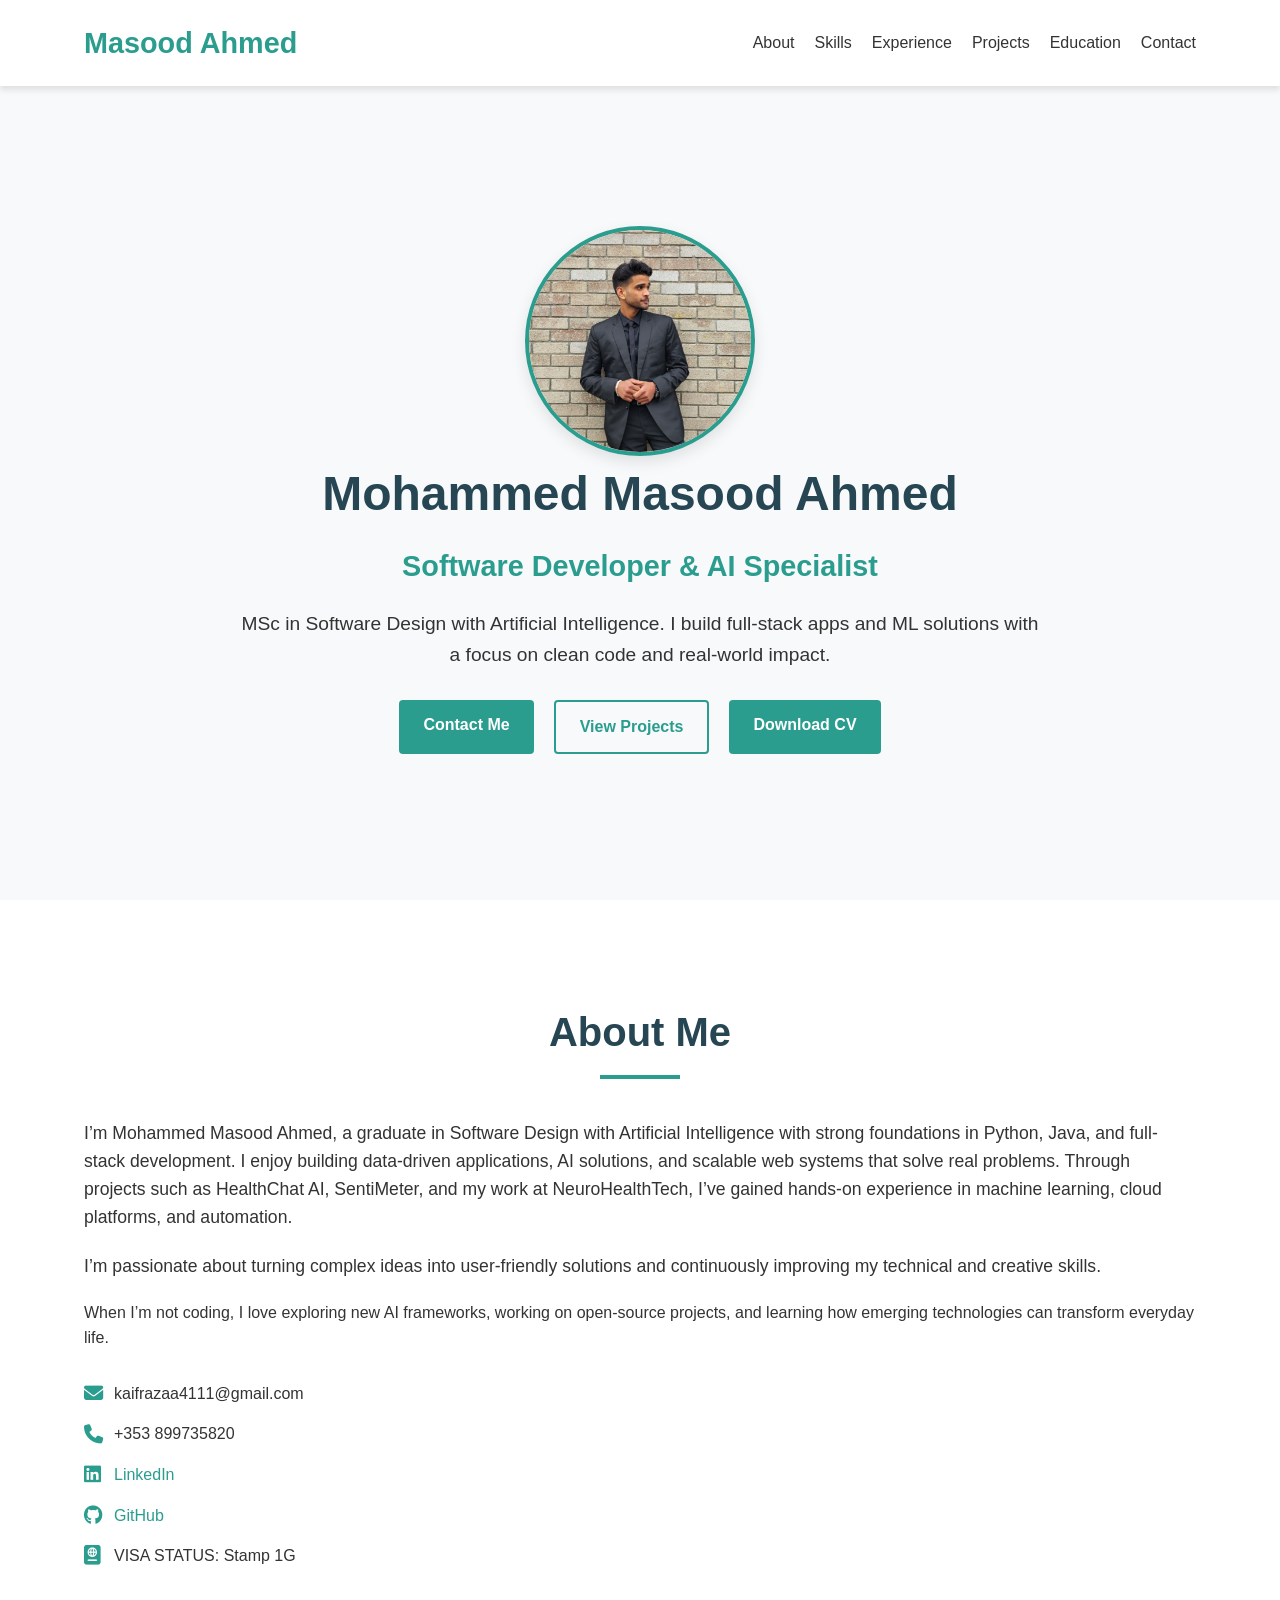
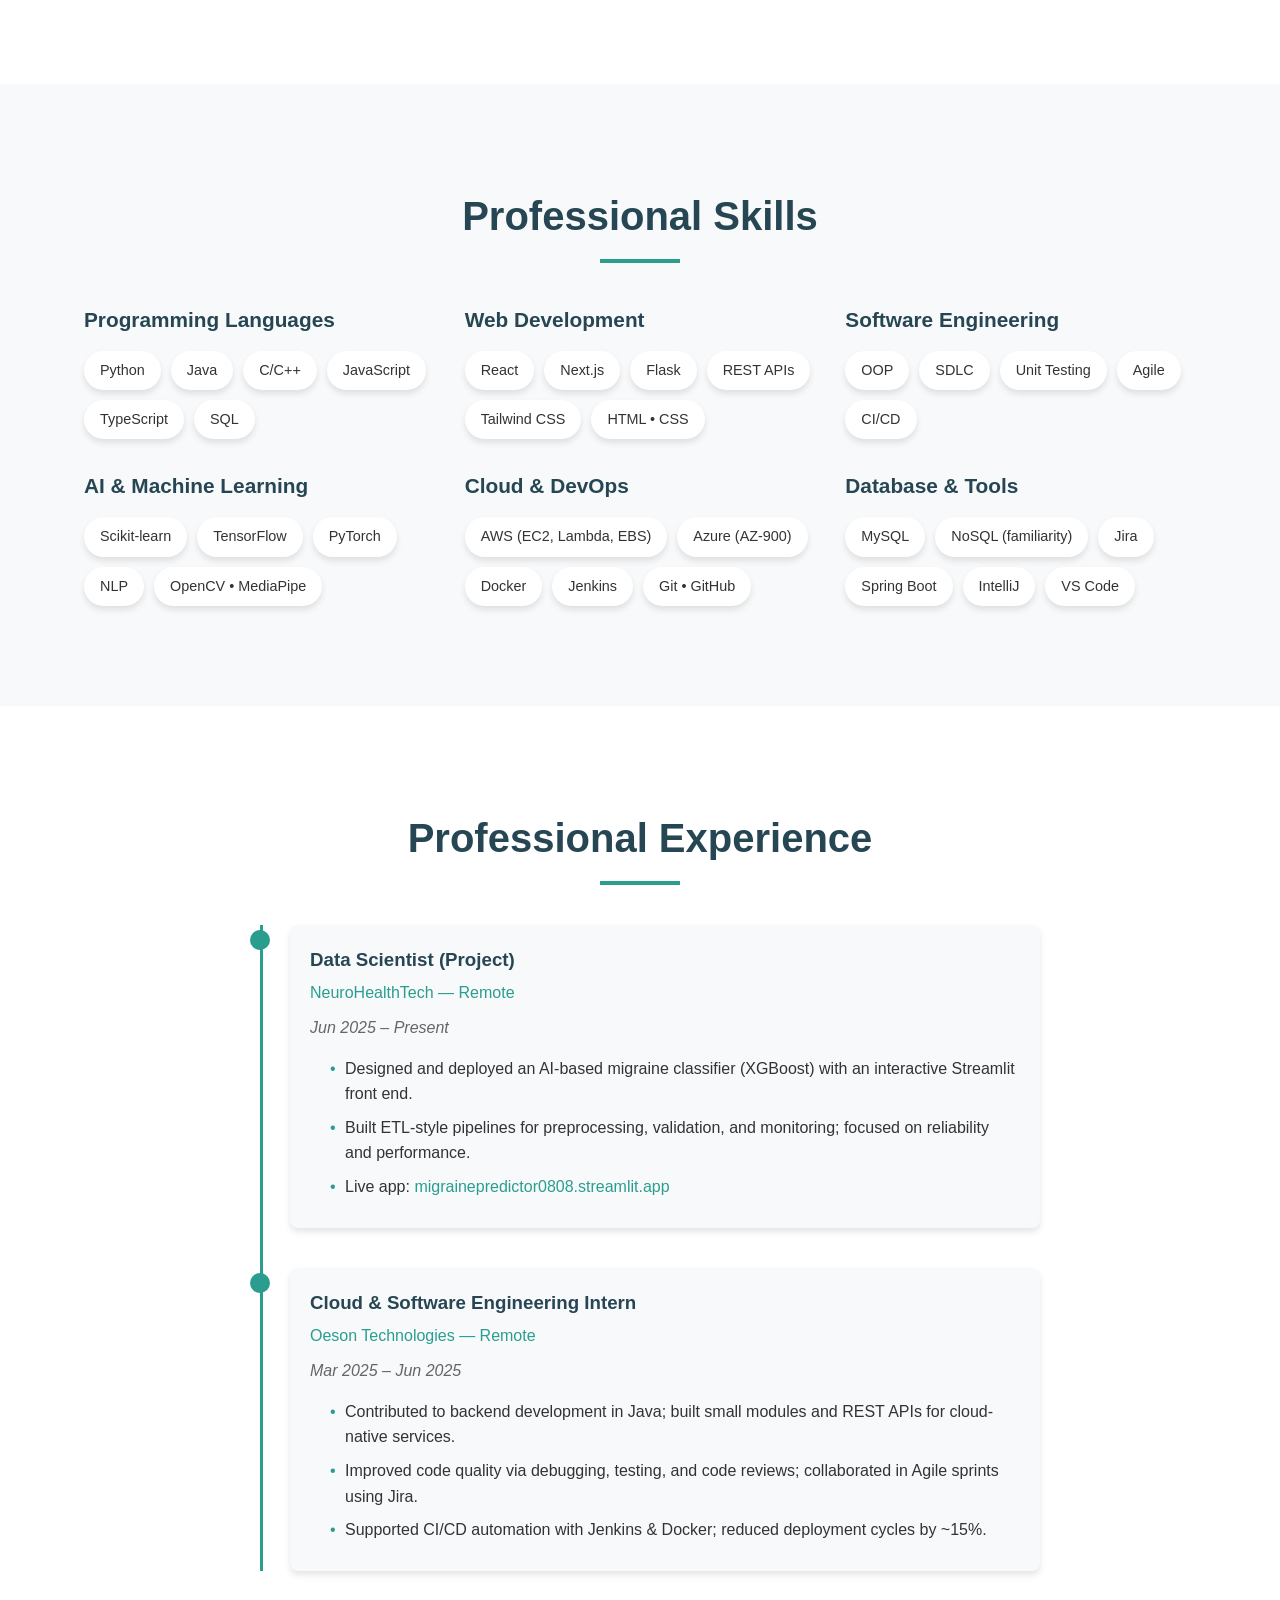
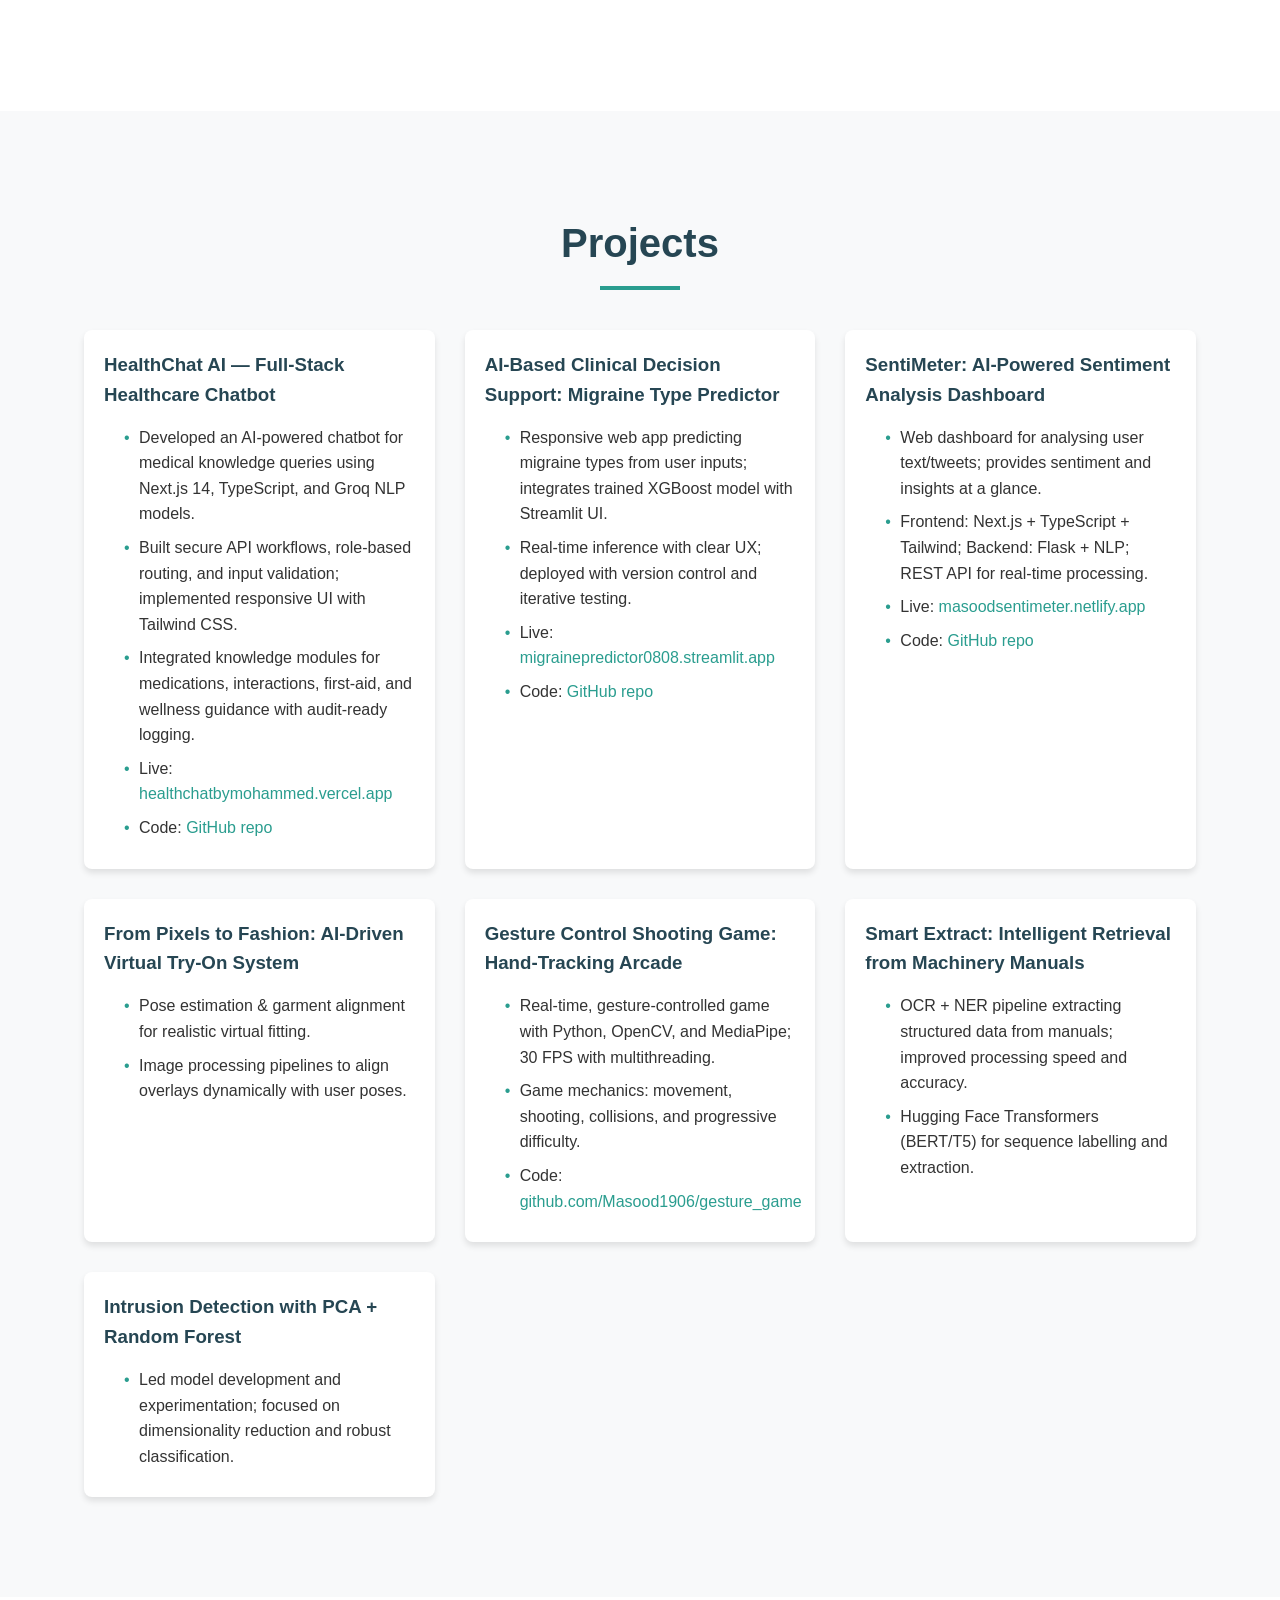
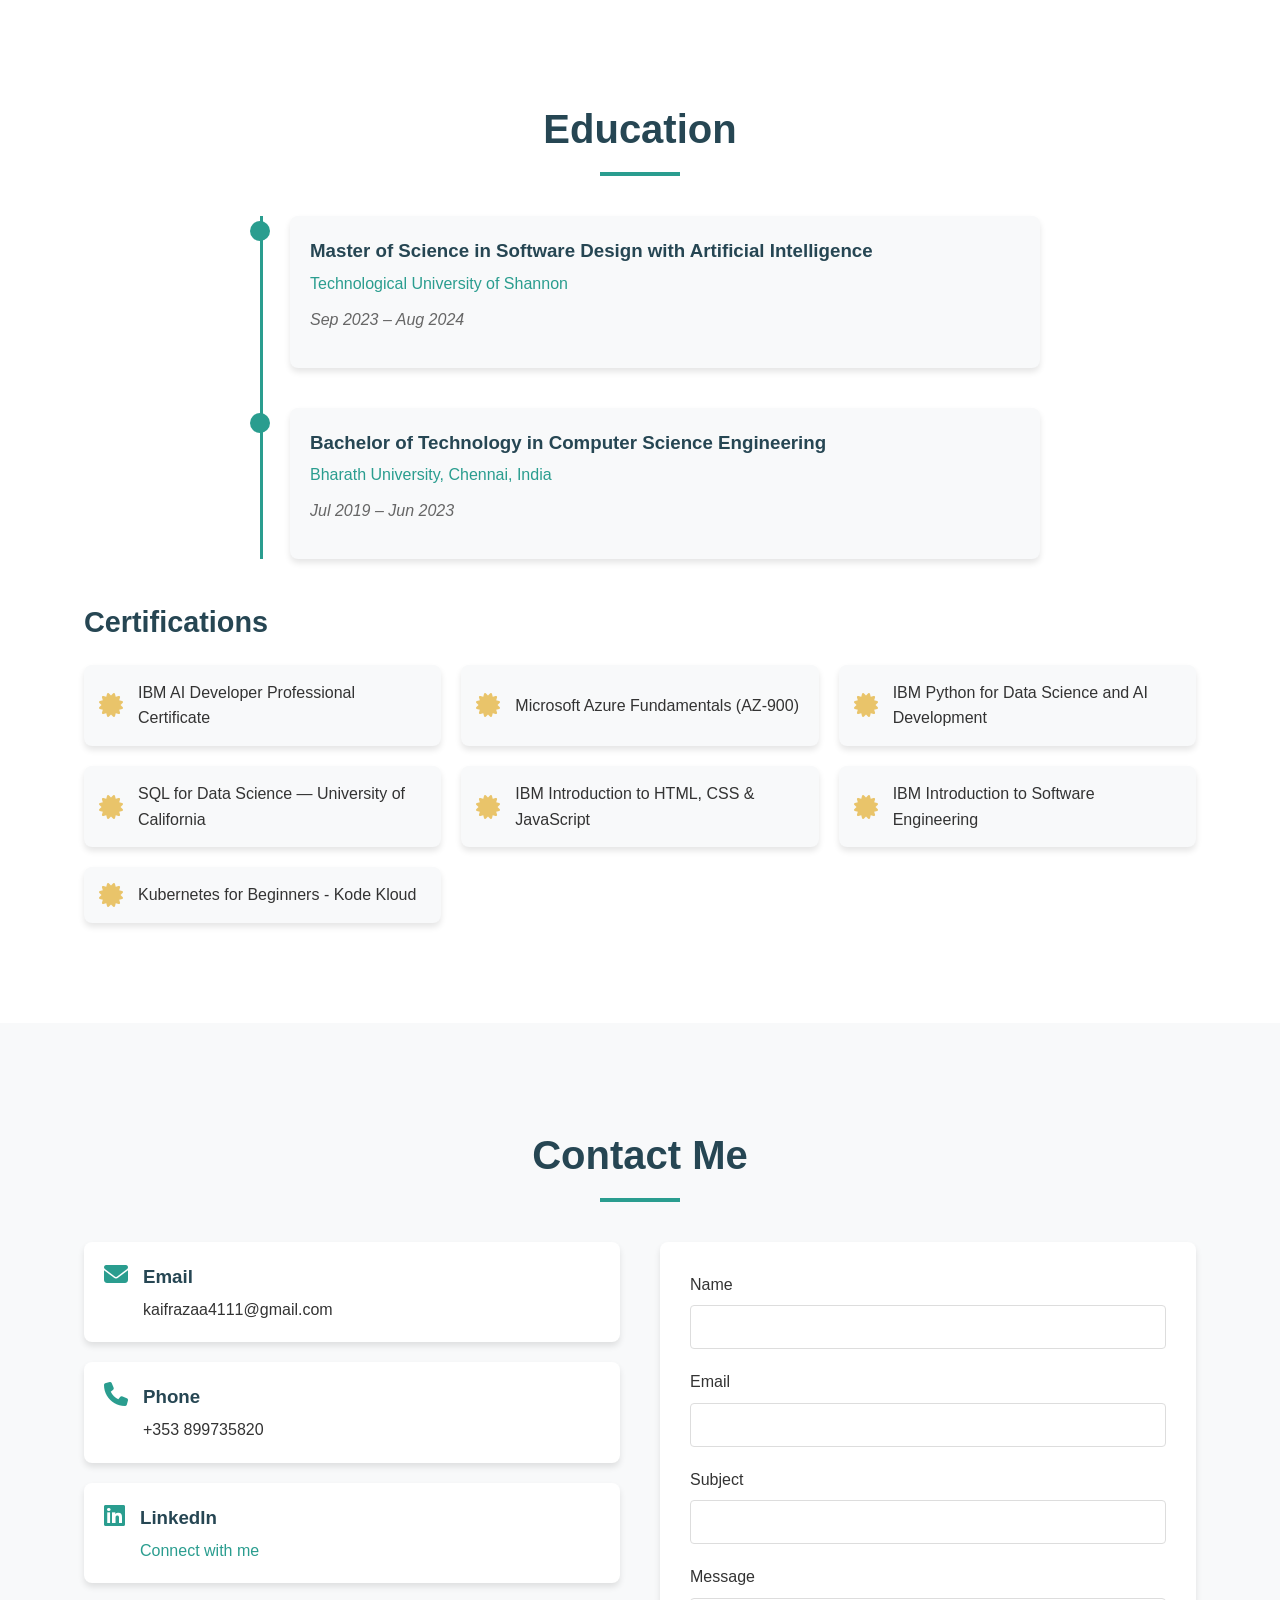
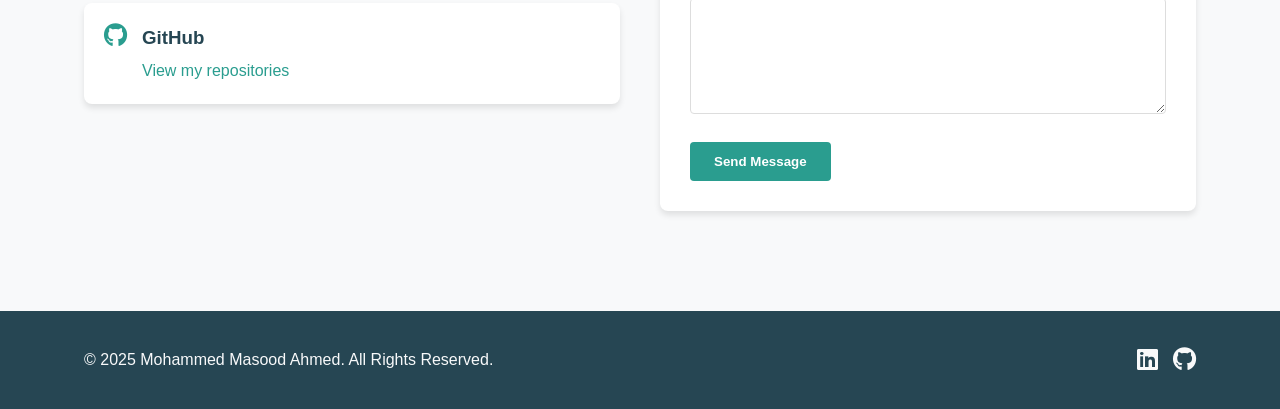
==== commit d076643b: "Update portfolio and remove zip" ====
--- a/index.html
+++ b/index.html
@@ -1,390 +1,376 @@
 <!DOCTYPE html>
 <html lang="en">
 <head>
-    <meta charset="UTF-8">
-    <meta name="viewport" content="width=device-width, initial-scale=1.0">
-    <title>Mohammed Masood Ahmed - Portfolio</title>
-    <link rel="stylesheet" href="css/style.css">
-    <link rel="stylesheet" href="https://cdnjs.cloudflare.com/ajax/libs/font-awesome/6.4.0/css/all.min.css">
+  <meta charset="UTF-8" />
+  <meta name="viewport" content="width=device-width, initial-scale=1.0"/>
+  <title>Mohammed Masood Ahmed - Portfolio</title>
+  <link rel="stylesheet" href="css/style.css"/>
+  <link rel="stylesheet" href="https://cdnjs.cloudflare.com/ajax/libs/font-awesome/6.4.0/css/all.min.css"/>
 </head>
 <body>
-    <header>
-        <div class="container">
-            <nav>
-                <div class="logo">
-                    <h1>Masood Ahmed</h1>
-                </div>
-                <ul class="nav-links">
-                    <li><a href="#about">About</a></li>
-                    <li><a href="#skills">Skills</a></li>
-                    <li><a href="#experience">Experience</a></li>
-                    <li><a href="#projects">Projects</a></li>
-                    <li><a href="#education">Education</a></li>
-                    <li><a href="#contact">Contact</a></li>
-                </ul>
-                <div class="hamburger">
-                    <span></span>
-                    <span></span>
-                    <span></span>
-                </div>
-            </nav>
-        </div>
-    </header>
-
-    <section id="hero">
-        <div class="container">
-            <div class="hero-content">
-                <div class="profile-image">
-                    <img src="img/profile.jpg" alt="Mohammed Masood Ahmed">
-                </div>
-                <h1>Mohammed Masood Ahmed</h1>
-                <h2>Software Developer & AI Specialist</h2>
-                <p>Recent Master's graduate in Software Design with Artificial Intelligence, passionate about full-stack development.</p>
-                <div class="hero-buttons">
-                    <a href="#contact" class="btn primary-btn">Contact Me</a>
-                    <a href="#projects" class="btn secondary-btn">View Projects</a>
-                    <a href="Cv/cv.pdf" download class="btn primary-btn">Download CV</a>
-                </div>
+  <header>
+    <div class="container">
+      <nav aria-label="Primary">
+        <div class="logo">
+          <h1>Masood Ahmed</h1>
+        </div>
+        <ul class="nav-links">
+          <li><a href="#about">About</a></li>
+          <li><a href="#skills">Skills</a></li>
+          <li><a href="#experience">Experience</a></li>
+          <li><a href="#projects">Projects</a></li>
+          <li><a href="#education">Education</a></li>
+          <li><a href="#contact">Contact</a></li>
+        </ul>
+        <button class="hamburger" aria-label="Menu" aria-expanded="false" aria-controls="primary-menu">
+          <span></span><span></span><span></span>
+        </button>
+      </nav>
+    </div>
+  </header>
+
+  <section id="hero">
+    <div class="container">
+      <div class="hero-content">
+        <div class="profile-image">
+          <img src="img/profile.jpg" alt="Portrait of Mohammed Masood Ahmed"/>
+        </div>
+        <h1>Mohammed Masood Ahmed</h1>
+        <h2>Software Developer & AI Specialist</h2>
+        <!-- UPDATED: tightened summary -->
+        <p>MSc in Software Design with Artificial Intelligence. I build full-stack apps and ML solutions with a focus on clean code and real-world impact.</p>
+        <div class="hero-buttons">
+          <a href="#contact" class="btn primary-btn">Contact Me</a>
+          <a href="#projects" class="btn secondary-btn">View Projects</a>
+          <!-- UPDATED: point to your latest CV asset path -->
+          <a href="assets/cv/Mohammed_Masood_Ahmed_CV.pdf" download class="btn primary-btn">Download CV</a>
+        </div>
+      </div>
+    </div>
+  </section>
+
+  <section id="about">
+    <div class="container">
+      <h2 class="section-title">About Me</h2>
+      <div class="about-content">
+        <div class="about-text">
+          <!-- UPDATED: reflects NeuroHealthTech experience -->
+          <p>I’m Mohammed Masood Ahmed, a graduate in Software Design with Artificial Intelligence with strong foundations in Python, Java, and full-stack development. I enjoy building data-driven applications, AI solutions, and scalable web systems that solve real problems.
+
+Through projects such as HealthChat AI, SentiMeter, and my work at NeuroHealthTech, I’ve gained hands-on experience in machine learning, cloud platforms, and automation. 
+          <p>I’m passionate about turning complex ideas into user-friendly solutions and continuously improving my technical and creative skills.</p>
+When I’m not coding, I love exploring new AI frameworks, working on open-source projects, and learning how emerging technologies can transform everyday life.</p>
+
+          <div class="about-details">
+            <div class="detail"><i class="fas fa-envelope"></i><span>kaifrazaa4111@gmail.com</span></div>
+            <div class="detail"><i class="fas fa-phone"></i><span>+353 899735820</span></div>
+            <div class="detail"><i class="fab fa-linkedin"></i><a href="https://www.linkedin.com/in/masood-ahmed-mohammed-razaa" target="_blank" rel="noopener">LinkedIn</a></div>
+            <div class="detail"><i class="fab fa-github"></i><a href="https://github.com/Masood1906" target="_blank" rel="noopener">GitHub</a></div>
+            <div class="detail"><i class="fas fa-passport"></i><span>VISA STATUS: Stamp 1G</span></div>
+          </div>
+        </div>
+      </div>
+    </div>
+  </section>
+
+  <section id="skills">
+    <div class="container">
+      <h2 class="section-title">Professional Skills</h2>
+      <div class="skills-container">
+        <div class="skill-category">
+          <h3>Programming Languages</h3>
+          <div class="skills-list">
+            <span class="skill-tag">Python</span>
+            <span class="skill-tag">Java</span>
+            <span class="skill-tag">C/C++</span>
+            <span class="skill-tag">JavaScript</span>
+            <span class="skill-tag">TypeScript</span>
+            <span class="skill-tag">SQL</span>
+          </div>
+        </div>
+        <div class="skill-category">
+          <h3>Web Development</h3>
+          <div class="skills-list">
+            <span class="skill-tag">React</span>
+            <span class="skill-tag">Next.js</span>
+            <span class="skill-tag">Flask</span>
+            <span class="skill-tag">REST APIs</span>
+            <span class="skill-tag">Tailwind CSS</span>
+            <span class="skill-tag">HTML • CSS</span>
+          </div>
+        </div>
+        <div class="skill-category">
+          <h3>Software Engineering</h3>
+          <div class="skills-list">
+            <span class="skill-tag">OOP</span>
+            <span class="skill-tag">SDLC</span>
+            <span class="skill-tag">Unit Testing</span>
+            <span class="skill-tag">Agile</span>
+            <span class="skill-tag">CI/CD</span>
+          </div>
+        </div>
+        <div class="skill-category">
+          <h3>AI & Machine Learning</h3>
+          <div class="skills-list">
+            <span class="skill-tag">Scikit-learn</span>
+            <span class="skill-tag">TensorFlow</span>
+            <span class="skill-tag">PyTorch</span>
+            <span class="skill-tag">NLP</span>
+            <span class="skill-tag">OpenCV • MediaPipe</span>
+          </div>
+        </div>
+        <div class="skill-category">
+          <h3>Cloud & DevOps</h3>
+          <div class="skills-list">
+            <span class="skill-tag">AWS (EC2, Lambda, EBS)</span>
+            <span class="skill-tag">Azure (AZ-900)</span>
+            <span class="skill-tag">Docker</span>
+            <span class="skill-tag">Jenkins</span>
+            <span class="skill-tag">Git • GitHub</span>
+          </div>
+        </div>
+        <div class="skill-category">
+          <h3>Database & Tools</h3>
+          <div class="skills-list">
+            <span class="skill-tag">MySQL</span>
+            <span class="skill-tag">NoSQL (familiarity)</span>
+            <span class="skill-tag">Jira</span>
+            <span class="skill-tag">Spring Boot</span>
+            <span class="skill-tag">IntelliJ</span>
+            <span class="skill-tag">VS Code</span>
+          </div>
+        </div>
+      </div>
+    </div>
+  </section>
+
+  <!-- UPDATED: Experience now shows NeuroHealthTech + Oeson -->
+  <section id="experience">
+    <div class="container">
+      <h2 class="section-title">Professional Experience</h2>
+      <div class="timeline">
+        <div class="timeline-item">
+          <div class="timeline-dot"></div>
+          <div class="timeline-content">
+            <h3>Data Scientist (Project)</h3>
+            <h4>NeuroHealthTech — Remote</h4>
+            <p class="timeline-date">Jun 2025 – Present</p>
+            <ul>
+              <li>Designed and deployed an AI-based migraine classifier (XGBoost) with an interactive Streamlit front end.</li>
+              <li>Built ETL-style pipelines for preprocessing, validation, and monitoring; focused on reliability and performance.</li>
+              <li>Live app: <a href="https://migrainepredictor0808.streamlit.app" target="_blank" rel="noopener">migrainepredictor0808.streamlit.app</a></li>
+            </ul>
+          </div>
+        </div>
+
+        <div class="timeline-item">
+          <div class="timeline-dot"></div>
+          <div class="timeline-content">
+            <h3>Cloud & Software Engineering Intern</h3>
+            <h4>Oeson Technologies — Remote</h4>
+            <p class="timeline-date">Mar 2025 – Jun 2025</p>
+            <ul>
+              <li>Contributed to backend development in Java; built small modules and REST APIs for cloud-native services.</li>
+              <li>Improved code quality via debugging, testing, and code reviews; collaborated in Agile sprints using Jira.</li>
+              <li>Supported CI/CD automation with Jenkins & Docker; reduced deployment cycles by ~15%.</li>
+            </ul>
+          </div>
+        </div>
+      </div>
+    </div>
+  </section>
+
+  <!-- UPDATED: Projects includes Migraine app first, fixed SentiMeter link text -->
+  <section id="projects">
+    <div class="container">
+      <h2 class="section-title">Projects</h2>
+      <div class="projects-grid">
+        <!-- HealthChat AI project card -->
+            <div class="project-card">
+                <div class="project-content">
+                <h3>HealthChat AI — Full-Stack Healthcare Chatbot</h3>
+                <ul>
+                    <li>Developed an AI-powered chatbot for medical knowledge queries using Next.js 14, TypeScript, and Groq NLP models.</li>
+                    <li>Built secure API workflows, role-based routing, and input validation; implemented responsive UI with Tailwind CSS.</li>
+                    <li>Integrated knowledge modules for medications, interactions, first-aid, and wellness guidance with audit-ready logging.</li>
+                    <li>Live: <a href="https://healthchatbymohammed.vercel.app" target="_blank" rel="noopener">healthchatbymohammed.vercel.app</a></li>
+                    <li>Code: <a href="https://github.com/Masood1906" target="_blank" rel="noopener">GitHub repo</a></li>
+                    </ul>
+  </div>
+</div>
+
+
+        <div class="project-card">
+          <div class="project-content">
+            <h3>AI-Based Clinical Decision Support: Migraine Type Predictor</h3>
+            <ul>
+              <li>Responsive web app predicting migraine types from user inputs; integrates trained XGBoost model with Streamlit UI.</li>
+              <li>Real-time inference with clear UX; deployed with version control and iterative testing.</li>
+              <li>Live: <a href="https://migrainepredictor0808.streamlit.app" target="_blank" rel="noopener">migrainepredictor0808.streamlit.app</a></li>
+              <li>Code: <a href="https://github.com/Masood1906/Migraine_Predictor.git" target="_blank" rel="noopener">GitHub repo</a></li>
+                    </ul>
+            </ul>
+          </div>
+        </div>
+
+        <div class="project-card">
+          <div class="project-content">
+            <h3>SentiMeter: AI-Powered Sentiment Analysis Dashboard</h3>
+            <ul>
+              <li>Web dashboard for analysing user text/tweets; provides sentiment and insights at a glance.</li>
+              <li>Frontend: Next.js + TypeScript + Tailwind; Backend: Flask + NLP; REST API for real-time processing.</li>
+              <li>Live: <a href="https://masoodsentimeter.netlify.app/" target="_blank" rel="noopener">masoodsentimeter.netlify.app</a></li>
+              <li>Code: <a href="https://github.com/Masood1906/Sentiment-Analysis.git" target="_blank" rel="noopener">GitHub repo</a></li>
+            </ul>
+          </div>
+        </div>
+
+        <div class="project-card">
+          <div class="project-content">
+            <h3>From Pixels to Fashion: AI-Driven Virtual Try-On System</h3>
+            <ul>
+              <li>Pose estimation & garment alignment for realistic virtual fitting.</li>
+              <li>Image processing pipelines to align overlays dynamically with user poses.</li>
+            </ul>
+          </div>
+        </div>
+
+        <div class="project-card">
+          <div class="project-content">
+            <h3>Gesture Control Shooting Game: Hand-Tracking Arcade</h3>
+            <ul>
+              <li>Real-time, gesture-controlled game with Python, OpenCV, and MediaPipe; 30 FPS with multithreading.</li>
+              <li>Game mechanics: movement, shooting, collisions, and progressive difficulty.</li>
+              <li>Code: <a href="https://github.com/Masood1906/gesture_game" target="_blank" rel="noopener">github.com/Masood1906/gesture_game</a></li>
+            </ul>
+          </div>
+        </div>
+
+        <div class="project-card">
+          <div class="project-content">
+            <h3>Smart Extract: Intelligent Retrieval from Machinery Manuals</h3>
+            <ul>
+              <li>OCR + NER pipeline extracting structured data from manuals; improved processing speed and accuracy.</li>
+              <li>Hugging Face Transformers (BERT/T5) for sequence labelling and extraction.</li>
+            </ul>
+          </div>
+        </div>
+
+        <div class="project-card">
+          <div class="project-content">
+            <h3>Intrusion Detection with PCA + Random Forest</h3>
+            <ul>
+              <li>Led model development and experimentation; focused on dimensionality reduction and robust classification.</li>
+            </ul>
+          </div>
+        </div>
+
+      </div>
+    </div>
+  </section>
+
+  <section id="education">
+    <div class="container">
+      <h2 class="section-title">Education</h2>
+      <div class="timeline">
+        <div class="timeline-item">
+          <div class="timeline-dot"></div>
+          <div class="timeline-content">
+            <h3>Master of Science in Software Design with Artificial Intelligence</h3>
+            <h4>Technological University of Shannon</h4>
+            <p class="timeline-date">Sep 2023 – Aug 2024</p>
+          </div>
+        </div>
+        <div class="timeline-item">
+          <div class="timeline-dot"></div>
+          <div class="timeline-content">
+            <h3>Bachelor of Technology in Computer Science Engineering</h3>
+            <h4>Bharath University, Chennai, India</h4>
+            <p class="timeline-date">Jul 2019 – Jun 2023</p>
+          </div>
+        </div>
+      </div>
+
+      <h3 class="subsection-title">Certifications</h3>
+      <div class="certifications">
+        <div class="certification"><i class="fas fa-certificate"></i><span>IBM AI Developer Professional Certificate</span></div>
+        <div class="certification"><i class="fas fa-certificate"></i><span>Microsoft Azure Fundamentals (AZ-900)</span></div>
+        <div class="certification"><i class="fas fa-certificate"></i><span>IBM Python for Data Science and AI Development</span></div>
+        <div class="certification"><i class="fas fa-certificate"></i><span>SQL for Data Science — University of California</span></div>
+        <div class="certification"><i class="fas fa-certificate"></i><span>IBM Introduction to HTML, CSS & JavaScript</span></div>
+        <div class="certification"><i class="fas fa-certificate"></i><span>IBM Introduction to Software Engineering</span></div>
+        <div class="certification"><i class="fas fa-certificate"></i><span>Kubernetes for Beginners - Kode Kloud</span></div>
+      </div>
+    </div>
+  </section>
+
+  <section id="contact">
+    <div class="container">
+      <h2 class="section-title">Contact Me</h2>
+      <div class="contact-container">
+        <div class="contact-info">
+          <div class="contact-item">
+            <i class="fas fa-envelope"></i>
+            <div><h3>Email</h3><p>kaifrazaa4111@gmail.com</p></div>
+          </div>
+          <div class="contact-item">
+            <i class="fas fa-phone"></i>
+            <div><h3>Phone</h3><p>+353 899735820</p></div>
+          </div>
+          <div class="contact-item">
+            <i class="fab fa-linkedin"></i>
+            <div><h3>LinkedIn</h3><p><a href="https://www.linkedin.com/in/masood-ahmed-mohammed-razaa" target="_blank" rel="noopener">Connect with me</a></p></div>
+          </div>
+          <div class="contact-item">
+            <i class="fab fa-github"></i>
+            <div><h3>GitHub</h3><p><a href="https://github.com/Masood1906" target="_blank" rel="noopener">View my repositories</a></p></div>
+          </div>
+        </div>
+        <div class="contact-form">
+          <form id="contactForm" novalidate>
+            <div class="form-group">
+              <label for="name">Name</label><input type="text" id="name" name="name" required/>
             </div>
-        </div>
-    </section>
-
-    <section id="about">
-        <div class="container">
-            <h2 class="section-title">About Me</h2>
-            
-
-            <div class="about-content">
-    <div class="about-text">
-        <p>As a highly motivated AI and software design graduate, I aim to apply my expertise in machine learning, data science, and full-stack development to create innovative, data-driven solutions.</p>
-        <p>I am eager to contribute to cutting-edge projects in a dynamic environment where I can leverage my technical skills in Python, NLP, AI, and modern web technologies to drive business impact, optimize processes, and continuously grow in the fields of artificial intelligence and web application development.</p>
-        <div class="about-details">
-            <div class="detail">
-                <i class="fas fa-envelope"></i>
-                <span>kaifrazaa4111@gmail.com</span>
+            <div class="form-group">
+              <label for="email">Email</label><input type="email" id="email" name="email" required/>
             </div>
-            <div class="detail">
-                <i class="fas fa-phone"></i>
-                <span>+353 899735820</span>
+            <div class="form-group">
+              <label for="subject">Subject</label><input type="text" id="subject" name="subject" required/>
             </div>
-            <div class="detail">
-                <i class="fab fa-linkedin"></i>
-                <a href="https://www.linkedin.com/in/masood-ahmed-mohammed-razaa" target="_blank">LinkedIn</a>
+            <div class="form-group">
+              <label for="message">Message</label><textarea id="message" name="message" rows="5" required></textarea>
             </div>
-            <div class="detail">
-                <i class="fab fa-github"></i>
-                <a href="https://github.com/Masood1906" target="_blank">GitHub</a>
-            </div>
-            <div class="detail">
-                <i class="fas fa-passport"></i>
-                <span>VISA STATUS: Stamp1G</span>
-            </div>
-        </div>
-    </div>
-</div>
-        </div>
-    </section>
-
-    <section id="skills">
-        <div class="container">
-            <h2 class="section-title">Professional Skills</h2>
-            <div class="skills-container">
-                <div class="skill-category">
-                    <h3>Programming Languages</h3>
-                    <div class="skills-list">
-                        <span class="skill-tag">C/C++</span>
-                        <span class="skill-tag">Java</span>
-                        <span class="skill-tag">JavaScript</span>
-                        <span class="skill-tag">Python</span>
-                        <span class="skill-tag">TypeScript</span>
-                    </div>
-                </div>
-                <div class="skill-category">
-                    <h3>Web Development</h3>
-                    <div class="skills-list">
-                        <span class="skill-tag">CSS</span>
-                        <span class="skill-tag">HTML</span>
-                        <span class="skill-tag">React</span>
-                        <span class="skill-tag">Tailwind CSS</span>
-                    </div>
-                </div>
-                <div class="skill-category">
-                    <h3>Software Engineering</h3>
-                    <div class="skills-list">
-                        <span class="skill-tag">Agile Methodologies</span>
-                        <span class="skill-tag">CI/CD</span>
-                        <span class="skill-tag">Microservices</span>
-                        <span class="skill-tag">RESTful APIs</span>
-                        <span class="skill-tag">SDLC</span>
-                    </div>
-                </div>
-                <div class="skill-category">
-                    <h3>AI & Machine Learning</h3>
-                    <div class="skills-list">
-                        <span class="skill-tag">Deep Learning</span>
-                        <span class="skill-tag">NLP</span>
-                        <span class="skill-tag">Scikit-learn</span>
-                        <span class="skill-tag">Transformers (BERT, T5)</span>
-                    </div>
-                </div>
-                <div class="skill-category">
-                    <h3>Cloud & DevOps</h3>
-                    <div class="skills-list">
-                        <span class="skill-tag">AWS (Lambda, EBS)</span>
-                        <span class="skill-tag">Microsoft Azure</span>
-                        <span class="skill-tag">GitHub Actions</span>
-                        <span class="skill-tag">Jenkins</span>
-                        <span class="skill-tag">Azure DevOps</span>
-                    </div>
-                </div>
-                <div class="skill-category">
-                    <h3>Database & Tools</h3>
-                    <div class="skills-list">
-                        <span class="skill-tag">MSSQL 2022</span>
-                        <span class="skill-tag">Git</span>
-                        <span class="skill-tag">JIRA</span>
-                        <span class="skill-tag">Spring Boot</span>
-                        <span class="skill-tag">IntelliJ</span>
-                        <span class="skill-tag">VS Code</span>
-                    </div>
-                </div>
-            </div>
-        </div>
-    </section>
-
-    <section id="experience">
-        <div class="container">
-            <h2 class="section-title">Professional Experience</h2>
-            <div class="timeline">
-                <div class="timeline-item">
-                    <div class="timeline-dot"></div>
-                    <div class="timeline-content">
-                        <h3>Data Science Intern</h3>
-                        <h4>Oeson Private Limited – Remote</h4>
-                        <p class="timeline-date">March 2025 – Present</p>
-                        <ul>
-                            <li>Collaborating with cross-functional teams to analyse real-world datasets and deliver data-driven insights that support product and business strategy.</li>
-                            <li>Designing and implementing machine learning models for classification and regression tasks using Python (Pandas, Scikit-learn), with a focus on scalability and performance.</li>
-                            <li>Automating data workflows from cleaning and feature engineering to visualization using tools like NumPy, Seaborn.</li>
-                            <li>Contributing to Agile development cycles, managing tasks through JIRA, and maintaining clean code and documentation via Git and Confluence.</li>
-                        </ul>
-                    </div>
-                </div>
-            </div>
-        </div>
-    </section>
-
-    <section id="projects">
-  <div class="container">
-    <h2 class="section-title">Projects</h2>
-    <div class="projects-grid">
-
-      <!-- Project 1 -->
-      <div class="project-card">
-        <div class="project-content">
-          <h3>AI-Based Clinical Decision Support: Migraine Type Predictor</h3>
-          <ul>
-            <li>Developed and deployed a responsive web application that predicts migraine types from user input, integrating front-end interface with back-end machine learning logic.</li>
-            <li>Connected a trained XGBoost model with a dynamic front-end via Streamlit, enabling real-time user interaction and instant prediction results through a clean, user-friendly interface.</li>
-            <li>
-              Successfully deployed the application online at
-              <a href="https://migrainepredictor0808.streamlit.app" target="_blank">
-                migrainepredictor0808.streamlit.app
-              </a>, showcasing software deployment skills, usability testing, and version control via GitHub.
-            </li>
-          </ul>
-        </div>
-      </div>
-
-      <!-- Project 2 -->
-      <div class="project-card">
-        <div class="project-content">
-          <h3>SentiMeter: AI-Powered Sentiment Analysis Dashboard</h3>
-          <ul>
-            <li>Designed a web-based sentiment analysis dashboard that analyzes user-submitted text or tweets to determine emotional tone, providing insights into public opinion or user feedback.</li>
-            <li>Built the frontend using Next.js, TypeScript, and Tailwind CSS, with a Flask + NLTK backend to handle real-time text processing through sentiment classification algorithms.</li>
-            <li>Implemented a RESTful API to extract sentiment scores and key phrases, showcasing full-stack development and natural language processing (NLP) integration.</li>
-            <li>
-                 View the live demo at 
-                <a href="https://masoodsentimeter.netlify.app/" target="_blank">sentimeter-app-link.com</a>.
-            </li>
-          </ul>
-        </div>
-      </div>
-
-      <!-- Project 3 -->
-      <div class="project-card">
-        <div class="project-content">
-          <h3>From Pixels to Fashion: AI-Driven Virtual Try-On System for Clothing</h3>
-          <ul>
-            <li>Developed a virtual try-on system enabling users to visualize clothing using advanced computer vision techniques, including pose estimation and garment segmentation.</li>
-            <li>Applied deep learning frameworks for pose estimation and garment segmentation, resulting in a more lifelike and personalized virtual fitting experience.</li>
-            <li>Integrated AI-powered image processing pipelines to align garment overlays with user poses dynamically, ensuring accurate fit and natural visualization.</li>
-          </ul>
-        </div>
-      </div>
-
-      <!-- Project 4 -->
-      <div class="project-card">
-        <div class="project-content">
-          <h3>Gesture Control Shooting Game: AI-Integrated Hand-Tracking Arcade Game</h3>
-          <ul>
-            <li>Developed a real-time, gesture-controlled shooting game using Python, Pygame, and OpenCV, integrating MediaPipe to track hand movements and control player actions via webcam input.</li>
-            <li>Implemented core game mechanics including player movement, shooting, enemy spawning, collision detection, and score progression, with increasing difficulty based on player performance.</li>
-            <li>Integrated AI-driven hand tracking to enable hands-free gameplay by mapping wrist movements to player controls using MediaPipe.</li>
-          </ul>
-        </div>
-      </div>
-
-      <!-- Project 5 -->
-      <div class="project-card">
-        <div class="project-content">
-          <h3>Smart Extract: Intelligent Information Retrieval from Machinery Manuals</h3>
-          <ul>
-            <li>Developed a robust system for extracting structured data from unstructured machinery manuals using OCR and Named Entity Recognition (NER).</li>
-            <li>Utilized Hugging Face Transformers (BERT, T5) for improved accuracy in data extraction, leading to a 25% improvement in processing speed.</li>
-          </ul>
-        </div>
-      </div>
-
-      <!-- Project 6 -->
-      <div class="project-card">
-        <div class="project-content">
-          <h3>Intrusion Detection using Principal Component Analysis with Random Forest Algorithm</h3>
-          <ul>
-            <li>Led a team to develop an intrusion detection system using PCA and Random Forest. Responsible for project planning, execution, and team coordination.</li>
-          </ul>
-        </div>
-      </div>
-
-    </div>
-  </div>
-</section>
-
-
-    <section id="education">
-        <div class="container">
-            <h2 class="section-title">Education</h2>
-            <div class="timeline">
-                <div class="timeline-item">
-                    <div class="timeline-dot"></div>
-                    <div class="timeline-content">
-                        <h3>Master of Science in Software Design with Artificial Intelligence</h3>
-                        <h4>Technological University of Shannon Midlands Midwest (AIT)</h4>
-                        <p class="timeline-date">Sep 2023 – Aug 2024</p>
-                    </div>
-                </div>
-                <div class="timeline-item">
-                    <div class="timeline-dot"></div>
-                    <div class="timeline-content">
-                        <h3>Bachelor of Technology in Computer Science Engineering</h3>
-                        <h4>Bharath University, Chennai, India</h4>
-                        <p class="timeline-date">Jul 2019 – Jun 2023</p>
-                    </div>
-                </div>
-            </div>
-            
-            <h3 class="subsection-title">Certifications</h3>
-            <div class="certifications">
-                <div class="certification">
-                    <i class="fas fa-certificate"></i>
-                    <span>IBM AI Developer Professional Certificate</span>
-                </div>
-                <div class="certification">
-                    <i class="fas fa-certificate"></i>
-                    <span>Microsoft Azure Fundamentals (AZ-900)</span>
-                </div>
-                <div class="certification">
-                    <i class="fas fa-certificate"></i>
-                    <span>IBM Python for Data Science and AI Development</span>
-                </div>
-                <div class="certification">
-                    <i class="fas fa-certificate"></i>
-                    <span>SQL for Data Science - University of California</span>
-                </div>
-                <div class="certification">
-                    <i class="fas fa-certificate"></i>
-                    <span>IBM Introduction to HTML, CSS & JavaScript</span>
-                </div>
-                <div class="certification">
-                    <i class="fas fa-certificate"></i>
-                    <span>IBM Introduction to Software Engineering</span>
-                </div>
-            </div>
-        </div>
-    </section>
-
-    <section id="contact">
-        <div class="container">
-            <h2 class="section-title">Contact Me</h2>
-            <div class="contact-container">
-                <div class="contact-info">
-                    <div class="contact-item">
-                        <i class="fas fa-envelope"></i>
-                        <div>
-                            <h3>Email</h3>
-                            <p>kaifrazaa4111@gmail.com</p>
-                        </div>
-                    </div>
-                    <div class="contact-item">
-                        <i class="fas fa-phone"></i>
-                        <div>
-                            <h3>Phone</h3>
-                            <p>+353 899735820</p>
-                        </div>
-                    </div>
-                    <div class="contact-item">
-                        <i class="fab fa-linkedin"></i>
-                        <div>
-                            <h3>LinkedIn</h3>
-                            <p><a href="https://www.linkedin.com/in/masood-ahmed-mohammed-razaa" target="_blank">Connect with me</a></p>
-                        </div>
-                    </div>
-                    <div class="contact-item">
-                        <i class="fab fa-github"></i>
-                        <div>
-                            <h3>GitHub</h3>
-                            <p><a href="https://github.com/Masood1906" target="_blank">View my repositories</a></p>
-                        </div>
-                    </div>
-                </div>
-                <div class="contact-form">
-                    <form id="contactForm">
-                        <div class="form-group">
-                            <label for="name">Name</label>
-                            <input type="text" id="name" name="name" required>
-                        </div>
-                        <div class="form-group">
-                            <label for="email">Email</label>
-                            <input type="email" id="email" name="email" required>
-                        </div>
-                        <div class="form-group">
-                            <label for="subject">Subject</label>
-                            <input type="text" id="subject" name="subject" required>
-                        </div>
-                        <div class="form-group">
-                            <label for="message">Message</label>
-                            <textarea id="message" name="message" rows="5" required></textarea>
-                        </div>
-                        <button type="submit" class="btn primary-btn">Send Message</button>
-                    </form>
-                </div>
-            </div>
-        </div>
-    </section>
-
-    <footer>
-        <div class="container">
-            <div class="footer-content">
-                <p>&copy; 2025 Mohammed Masood Ahmed. All Rights Reserved.</p>
-                <div class="social-links">
-                    <a href="https://www.linkedin.com/in/masood-ahmed-mohammed-razaa" target="_blank"><i class="fab fa-linkedin"></i></a>
-                    <a href="https://github.com/Masood1906" target="_blank"><i class="fab fa-github"></i></a>
-                </div>
-            </div>
-        </div>
-    </footer>
-
-    <script src="js/script.js"></script>
+            <button type="submit" class="btn primary-btn">Send Message</button>
+          </form>
+        </div>
+      </div>
+    </div>
+  </section>
+
+  <footer>
+    <div class="container">
+      <div class="footer-content">
+        <p>&copy; 2025 Mohammed Masood Ahmed. All Rights Reserved.</p>
+        <div class="social-links">
+          <a href="https://www.linkedin.com/in/masood-ahmed-mohammed-razaa" target="_blank" rel="noopener"><i class="fab fa-linkedin"></i></a>
+          <a href="https://github.com/Masood1906" target="_blank" rel="noopener"><i class="fab fa-github"></i></a>
+        </div>
+      </div>
+    </div>
+  </footer>
+
+  <script src="js/script.js"></script>
+  <script>
+    // Basic hamburger toggle (if not already in js/script.js)
+    const hamburger = document.querySelector('.hamburger');
+    const nav = document.querySelector('.nav-links');
+    if (hamburger && nav) {
+      hamburger.addEventListener('click', () => {
+        const expanded = hamburger.getAttribute('aria-expanded') === 'true';
+        hamburger.setAttribute('aria-expanded', String(!expanded));
+        nav.classList.toggle('open');
+      });
+    }
+  </script>
 </body>
 </html>
